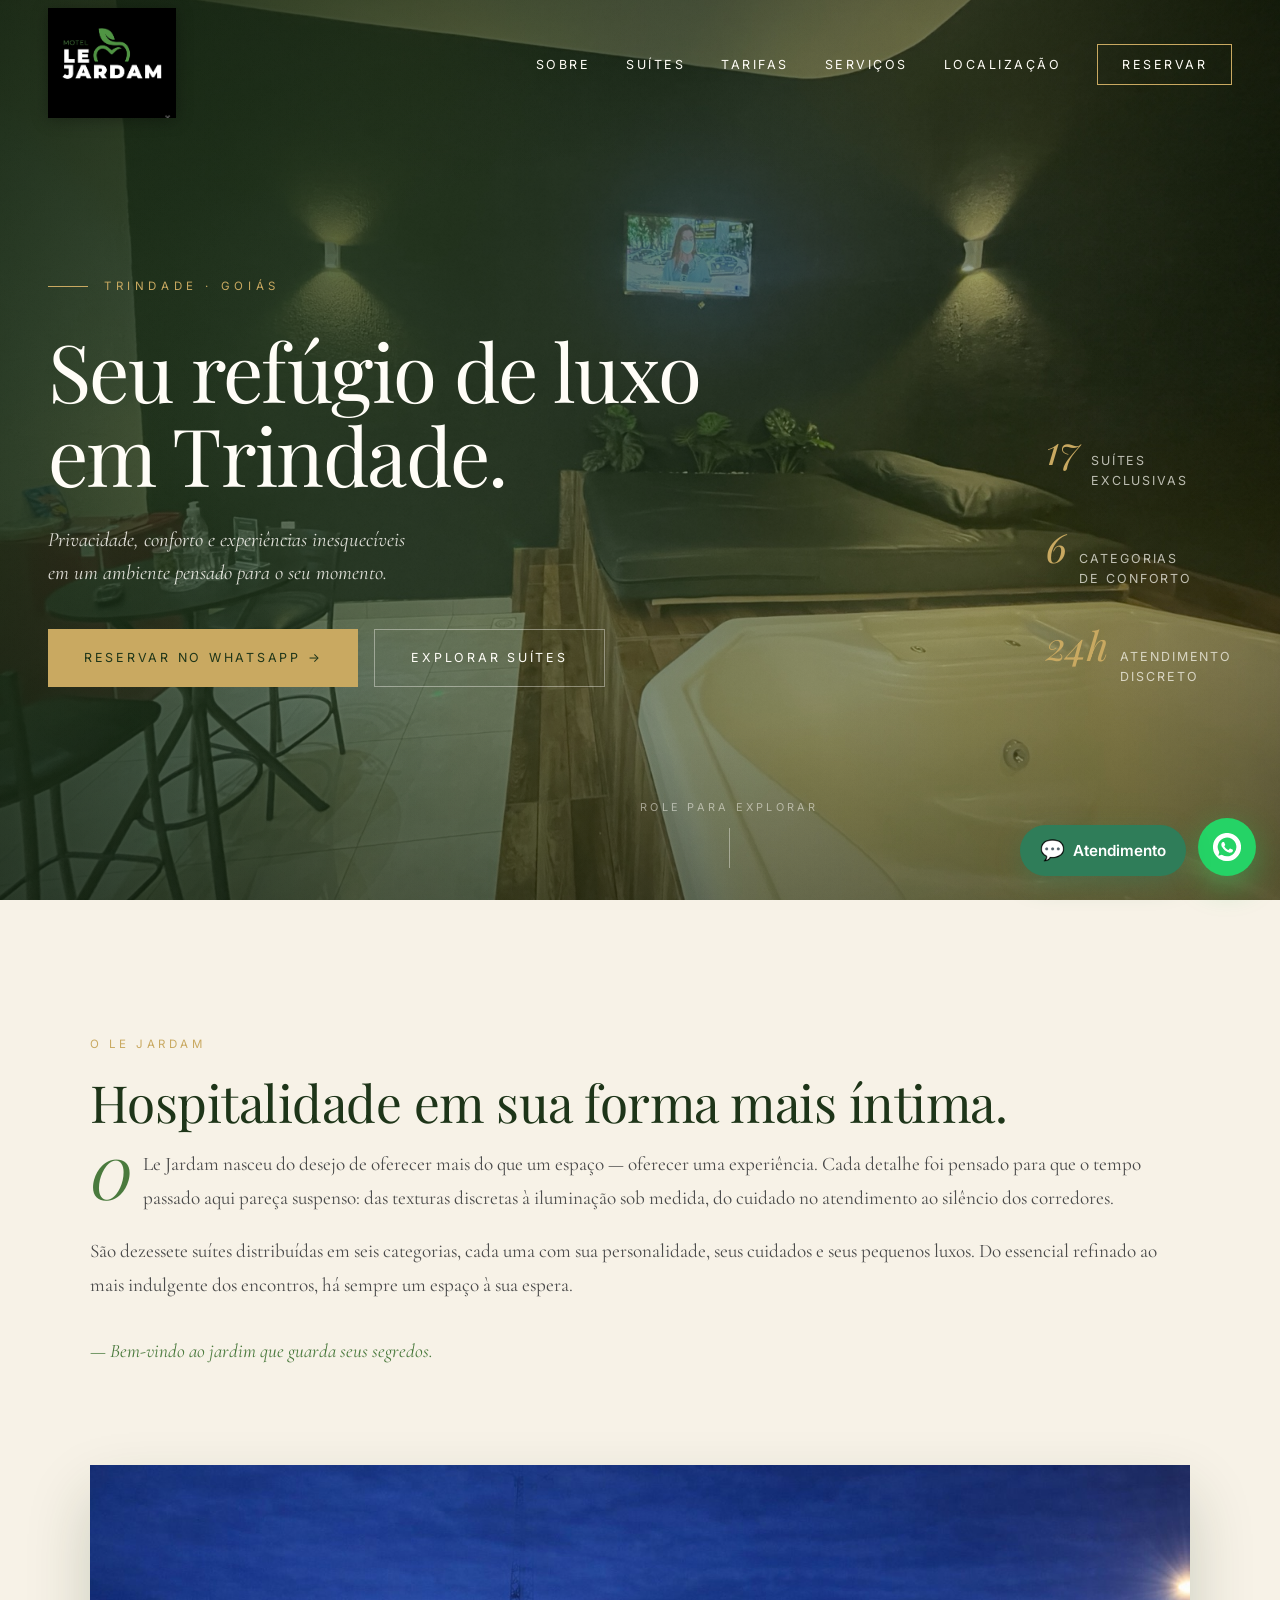
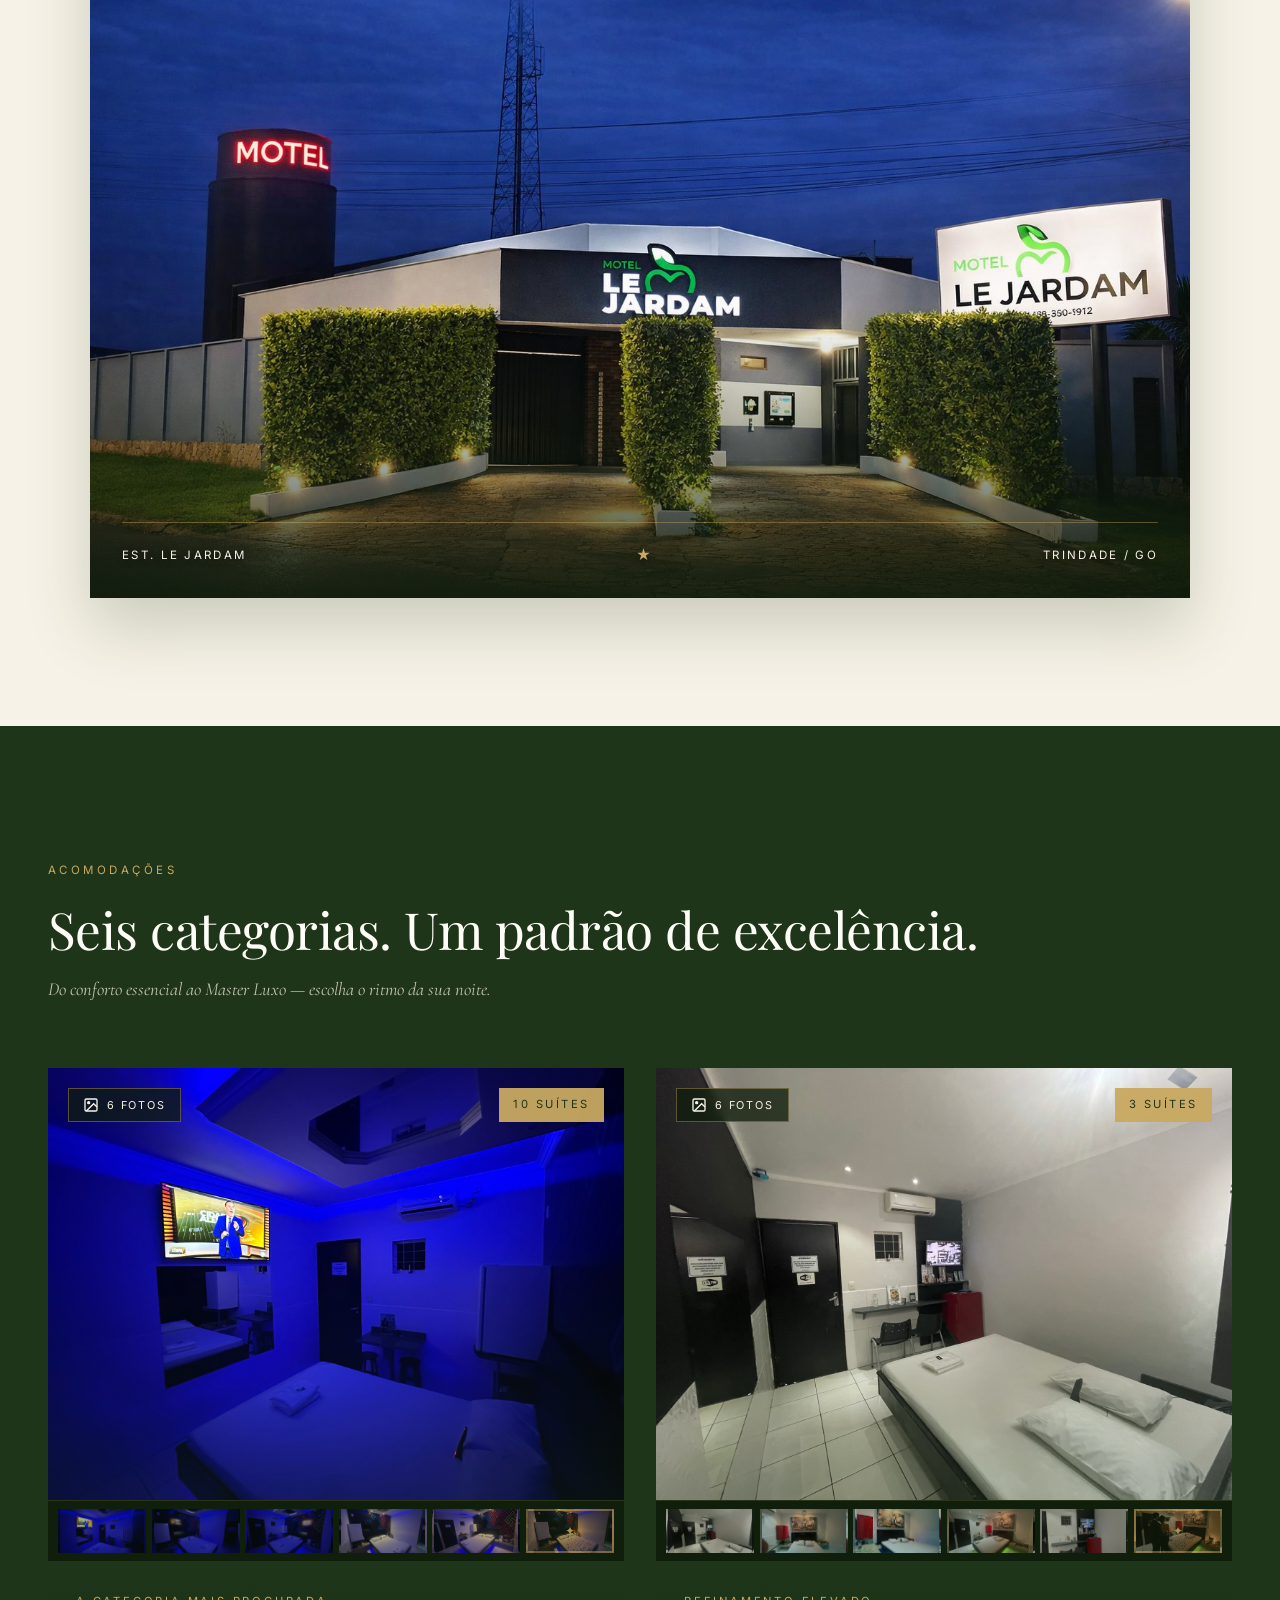
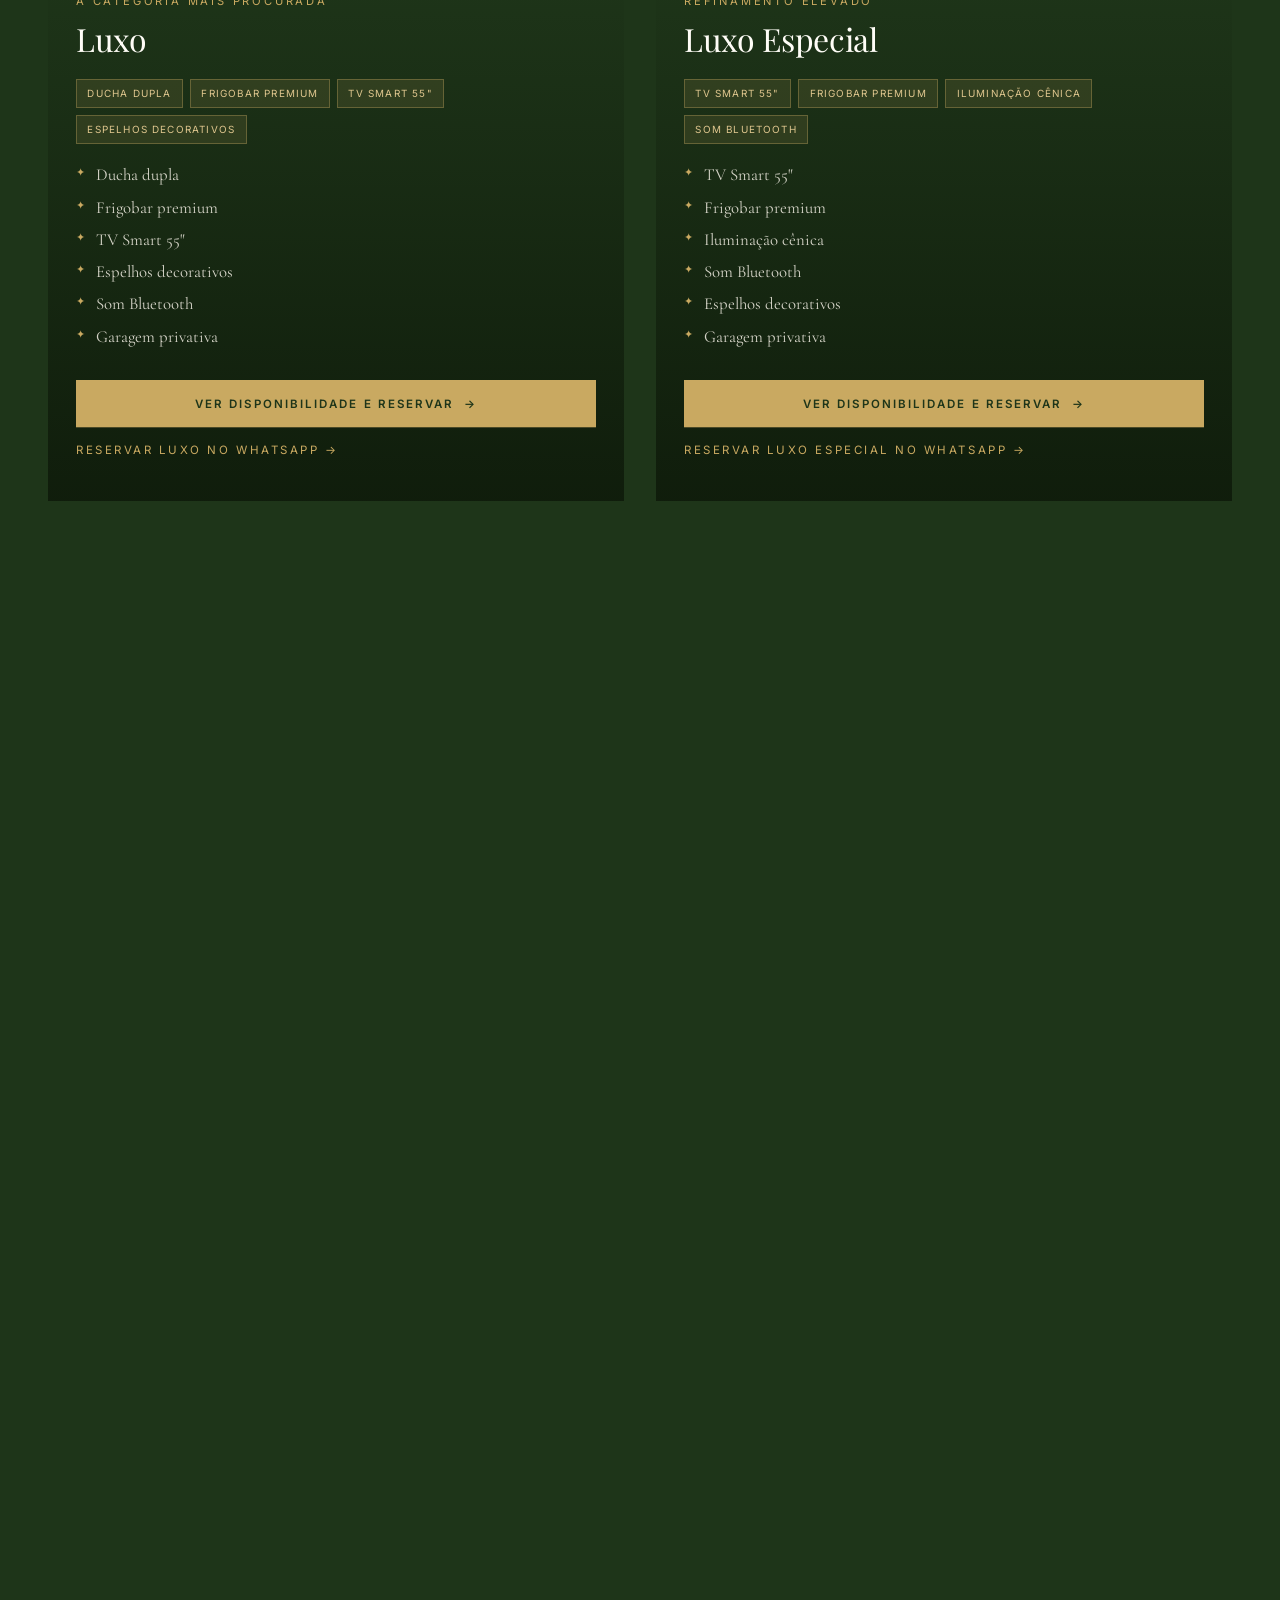
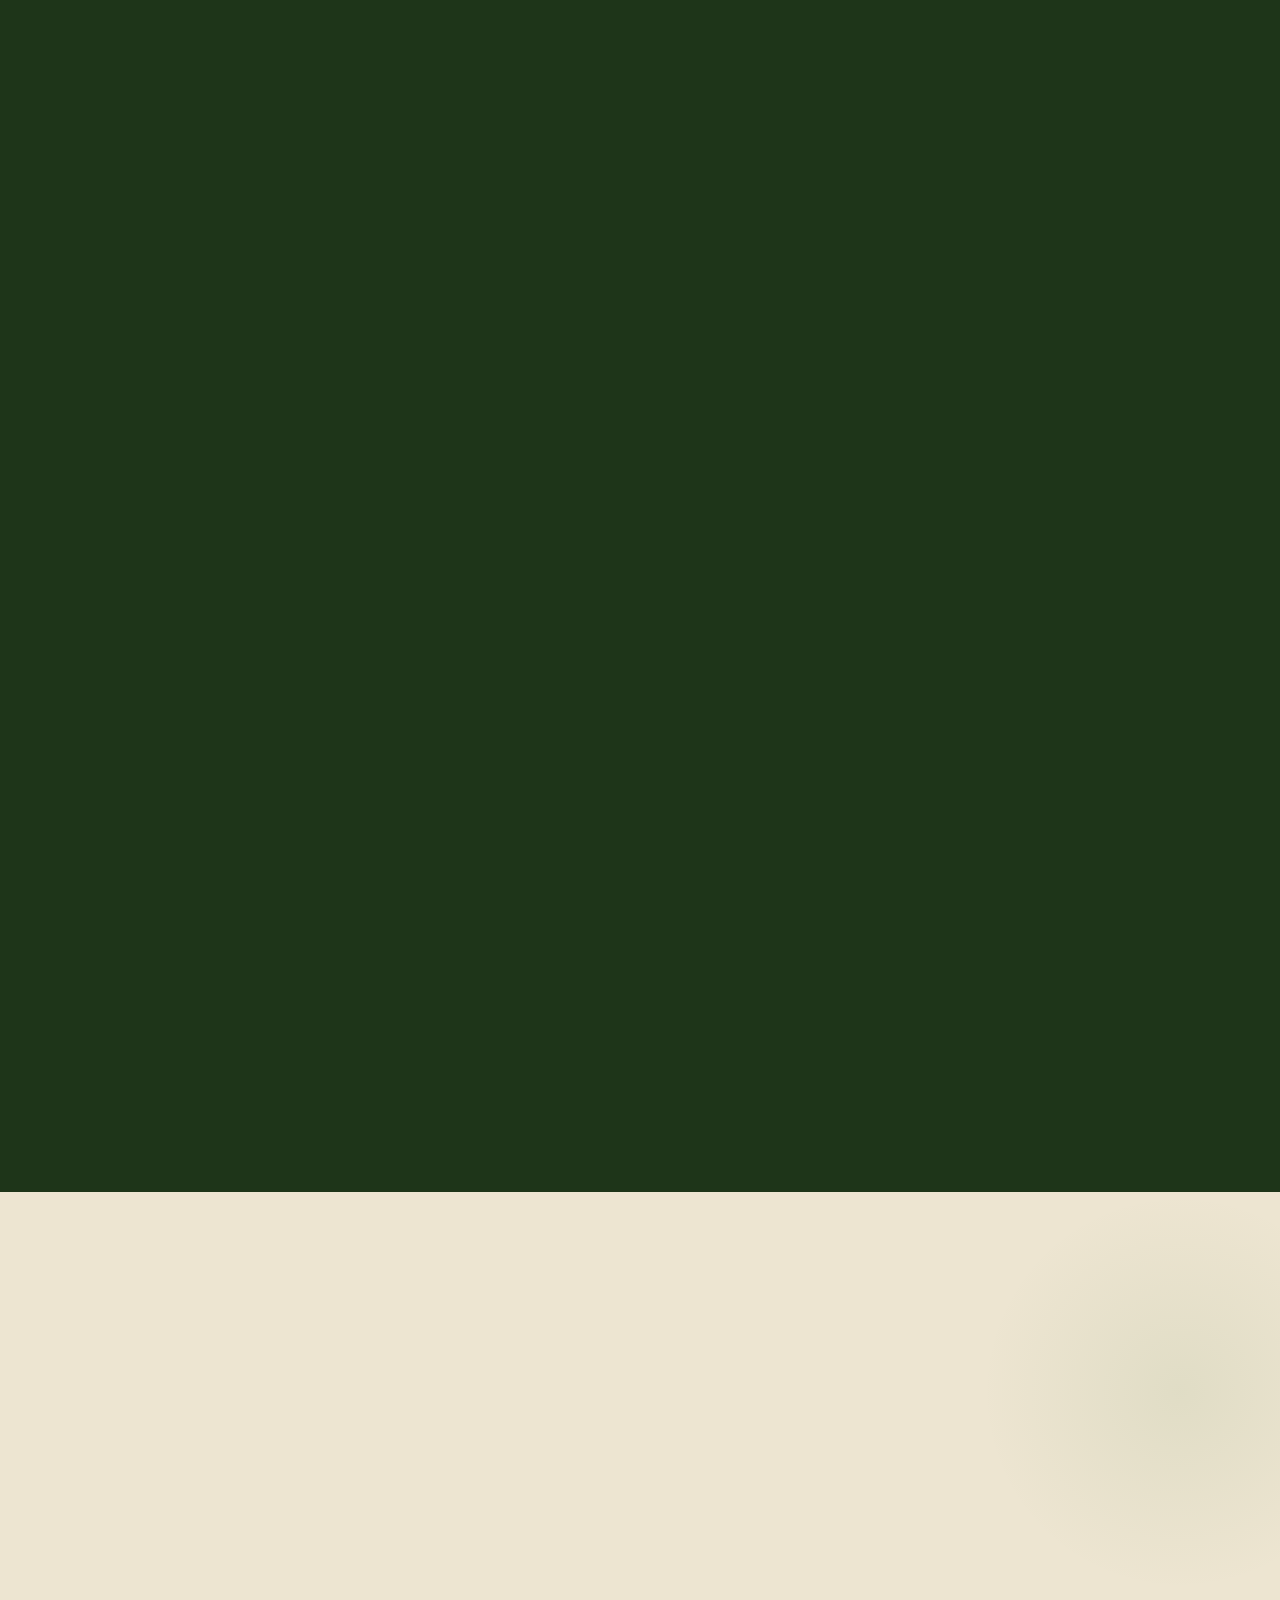
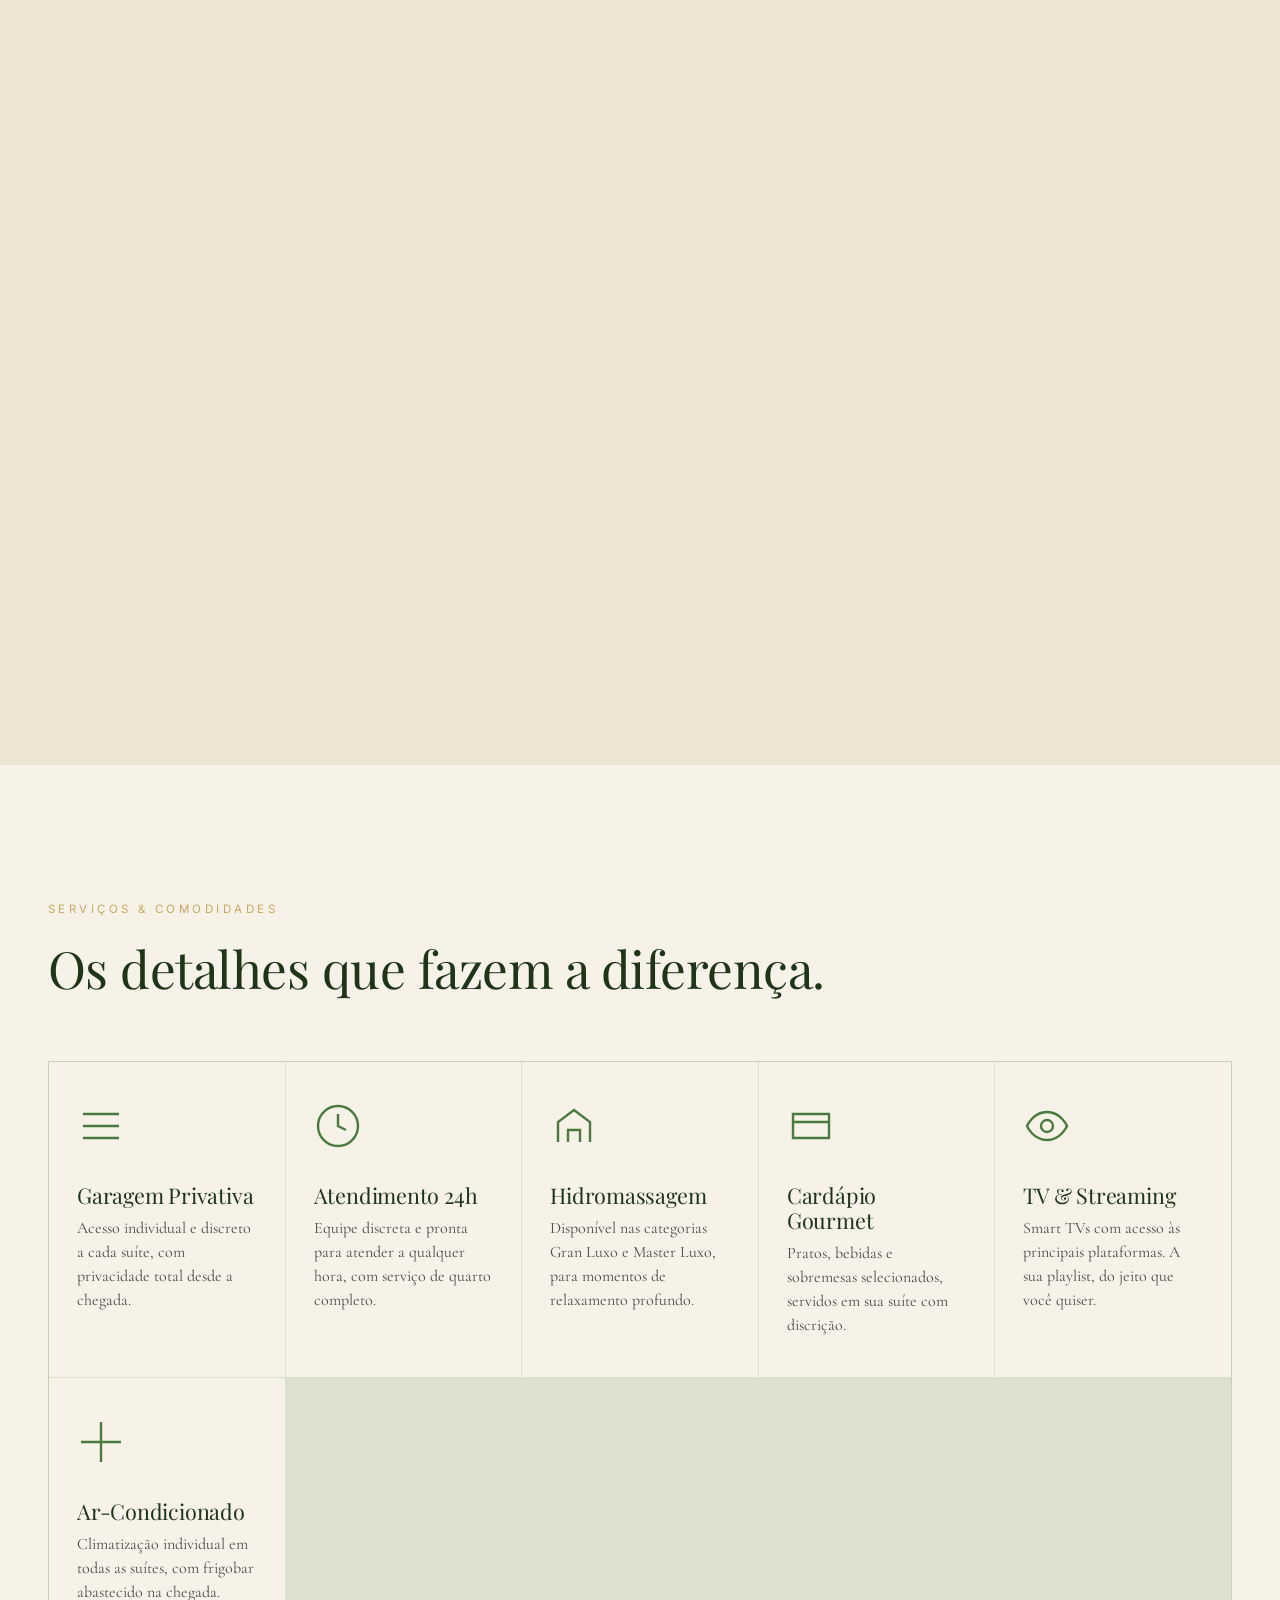
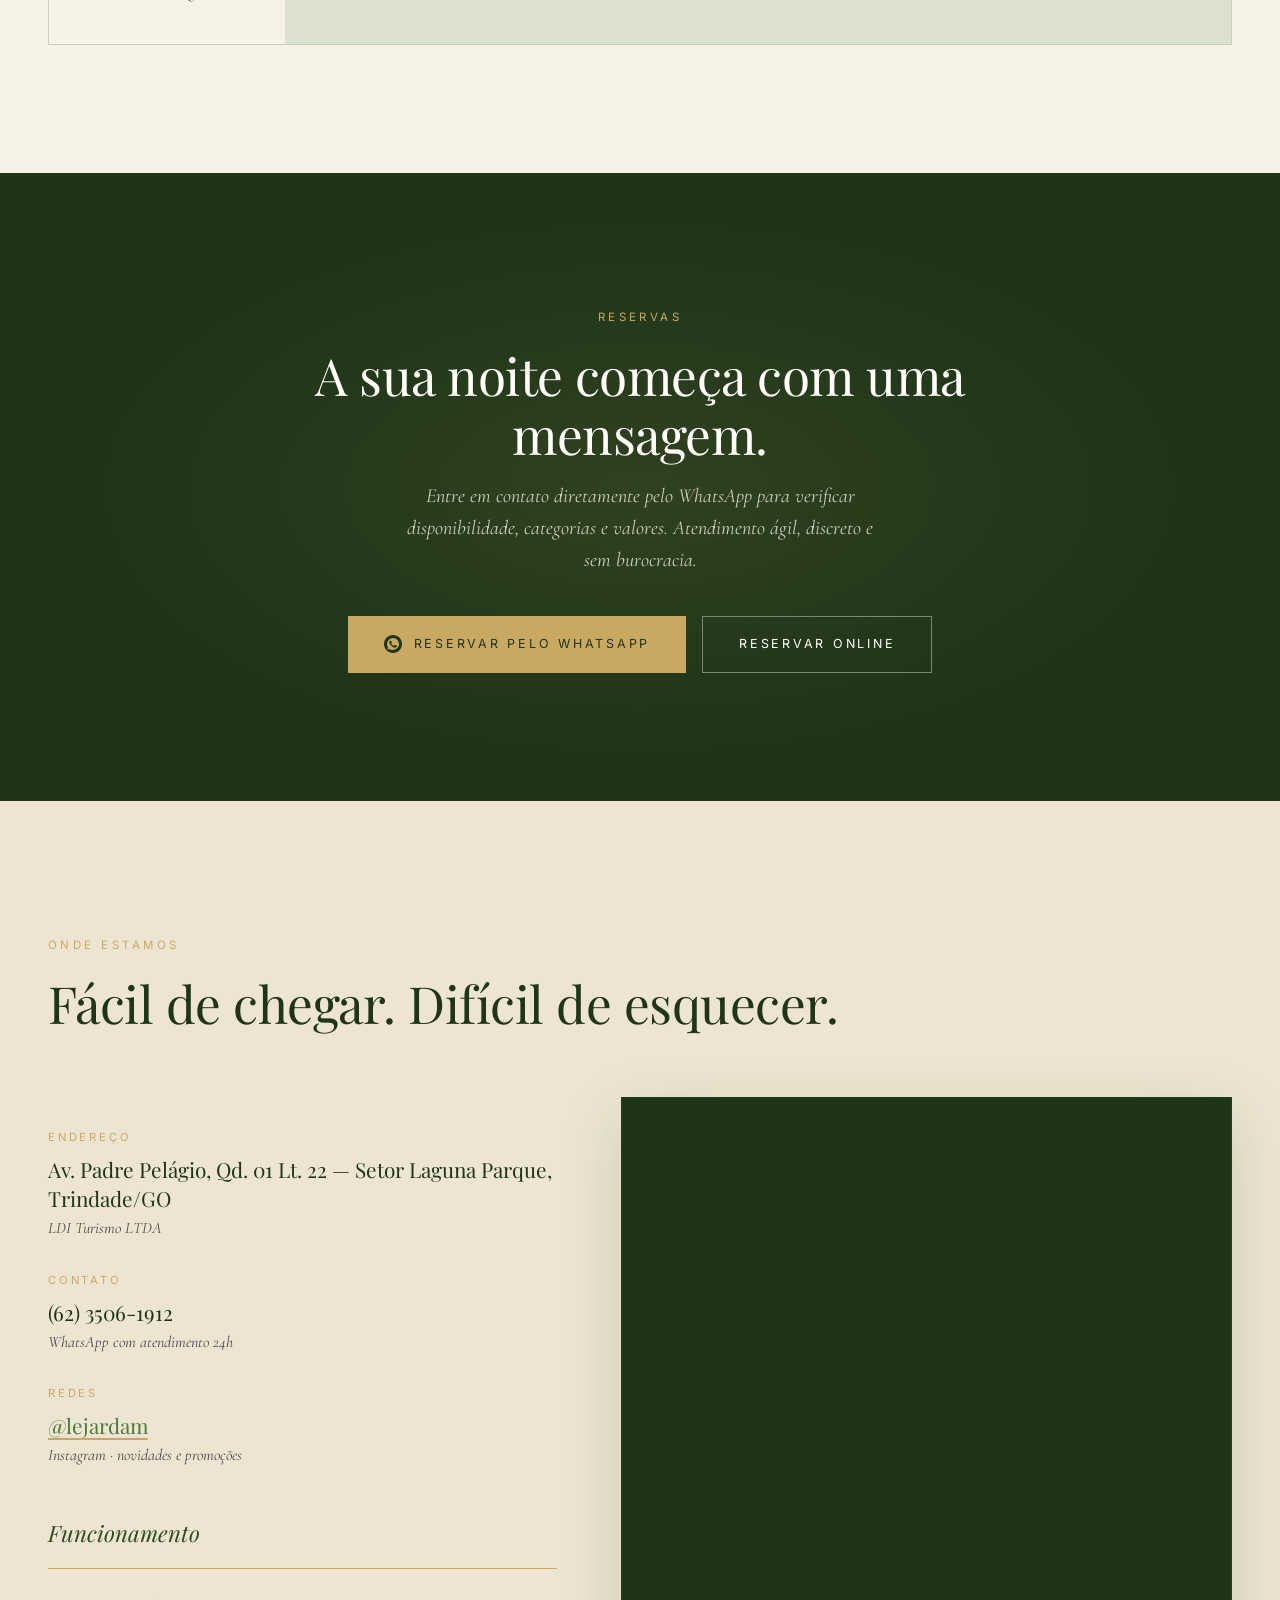
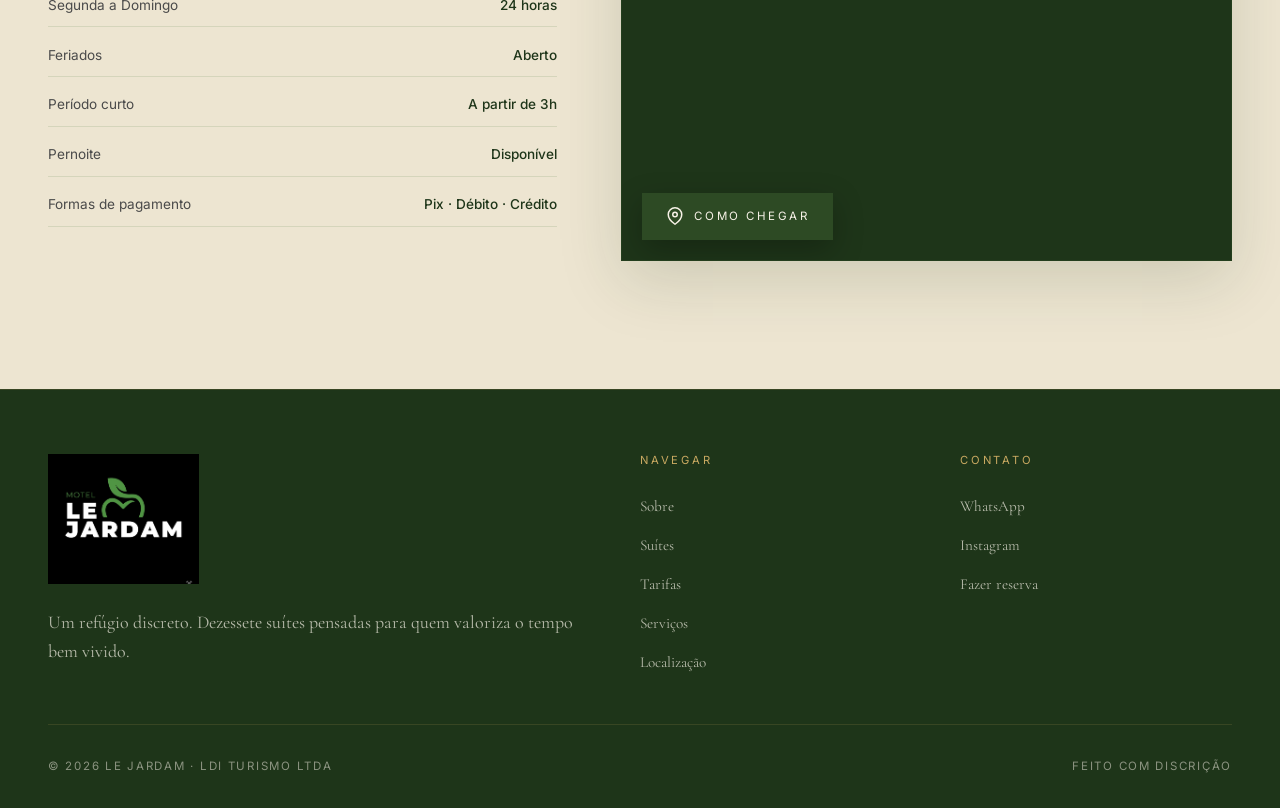
==== index.html @ ab2f8954 "Corrige features do Luxo: remove hidromassagem, alinha recursos" ====
<!DOCTYPE html>
<html lang="pt-BR">
<head>
<meta charset="UTF-8" />
<meta name="viewport" content="width=device-width, initial-scale=1.0" />

<!-- ===== SEO PRINCIPAL ===== -->
<title>Motel Le Jardam — Trindade/GO | Suítes Luxo, Master, Gran Luxo e mais</title>
<meta name="description" content="Motel Le Jardam em Trindade/GO. 17 suítes exclusivas com hidromassagem e atendimento 24h. Reserve pelo WhatsApp (62) 3506-1912." />
<meta name="keywords" content="motel Trindade, motel Goiânia, motel Le Jardam, suíte com hidromassagem, motel em Goiás, motel Laguna Park, suíte master luxo, motel gran luxo, pernoite motel Trindade" />
<meta name="author" content="LDI Turismo LTDA" />
<meta name="robots" content="index, follow, max-image-preview:large" />
<link rel="canonical" href="https://lejardammotel.com.br/" />

<!-- ===== GEO TAGGING (localização) ===== -->
<meta name="geo.region" content="BR-GO" />
<meta name="geo.placename" content="Trindade, Goiás" />
<meta name="geo.position" content="-16.645167;-49.512394" />
<meta name="ICBM" content="-16.645167, -49.512394" />

<!-- ===== ÍCONES E PWA ===== -->
<link rel="icon" type="image/x-icon" href="favicon.ico" />
<link rel="icon" type="image/png" sizes="16x16" href="favicon-16.png" />
<link rel="icon" type="image/png" sizes="32x32" href="favicon-32.png" />
<link rel="apple-touch-icon" sizes="180x180" href="apple-touch-icon.png" />
<link rel="manifest" href="site.webmanifest" />
<meta name="theme-color" content="#1e3519" />
<meta name="apple-mobile-web-app-capable" content="yes" />
<meta name="apple-mobile-web-app-status-bar-style" content="black-translucent" />
<meta name="apple-mobile-web-app-title" content="Le Jardam" />
<meta name="mobile-web-app-capable" content="yes" />
<meta name="application-name" content="Le Jardam" />

<!-- ===== OPEN GRAPH (Facebook, WhatsApp, Instagram) ===== -->
<meta property="og:type" content="website" />
<meta property="og:locale" content="pt_BR" />
<meta property="og:site_name" content="Motel Le Jardam" />
<meta property="og:title" content="Motel Le Jardam — Trindade/GO" />
<meta property="og:description" content="17 suítes exclusivas com hidromassagem. Conforto, privacidade e sofisticação em Trindade/GO. Reserve pelo WhatsApp." />
<meta property="og:url" content="https://lejardammotel.com.br/" />
<meta property="og:image" content="https://lejardammotel.com.br/logo-lejardam.jpeg" />
<meta property="og:image:width" content="1200" />
<meta property="og:image:height" content="630" />
<meta property="og:image:alt" content="Logomarca Motel Le Jardam" />

<!-- ===== TWITTER CARD ===== -->
<meta name="twitter:card" content="summary_large_image" />
<meta name="twitter:title" content="Motel Le Jardam — Trindade/GO" />
<meta name="twitter:description" content="17 suítes exclusivas. Hidromassagem e conforto premium. Atendimento 24h em Trindade/GO." />
<meta name="twitter:image" content="https://lejardammotel.com.br/logo-lejardam.jpeg" />

<!-- ===== SCHEMA.ORG (Google entende que é hotel/motel) ===== -->
<script type="application/ld+json">
{
  "@context": "https://schema.org",
  "@type": "LodgingBusiness",
  "@id": "https://lejardammotel.com.br/#business",
  "name": "Motel Le Jardam",
  "alternateName": "Le Jardam Motel",
  "description": "Motel com 17 suítes exclusivas distribuídas em 6 categorias: Luxo, Luxo Especial, Gran Luxo, Master Luxo, Hot e Soft. Atendimento 24 horas em Trindade/GO.",
  "url": "https://lejardammotel.com.br/",
  "telephone": "+556235061912",
  "priceRange": "R$ 89,90 - R$ 399,90",
  "image": "https://lejardammotel.com.br/logo-lejardam.jpeg",
  "logo": "https://lejardammotel.com.br/logo-lejardam.jpeg",
  "address": {
    "@type": "PostalAddress",
    "streetAddress": "Av. Padre Pelágio, Qd. 01 Lt. 22",
    "addressLocality": "Trindade",
    "addressRegion": "GO",
    "postalCode": "75393-384",
    "addressCountry": "BR"
  },
  "geo": {
    "@type": "GeoCoordinates",
    "latitude": -16.645167,
    "longitude": -49.512394
  },
  "openingHoursSpecification": {
    "@type": "OpeningHoursSpecification",
    "dayOfWeek": ["Monday", "Tuesday", "Wednesday", "Thursday", "Friday", "Saturday", "Sunday"],
    "opens": "00:00",
    "closes": "23:59"
  },
  "amenityFeature": [
    { "@type": "LocationFeatureSpecification", "name": "Hidromassagem", "value": true },
    { "@type": "LocationFeatureSpecification", "name": "Garagem privativa", "value": true },
    { "@type": "LocationFeatureSpecification", "name": "Ar-condicionado", "value": true },
    { "@type": "LocationFeatureSpecification", "name": "TV Smart", "value": true },
    { "@type": "LocationFeatureSpecification", "name": "Frigobar", "value": true },
    { "@type": "LocationFeatureSpecification", "name": "Atendimento 24 horas", "value": true },
    { "@type": "LocationFeatureSpecification", "name": "Serviço de quarto", "value": true }
  ],
  "paymentAccepted": "Dinheiro, Pix, Cartão de Débito, Cartão de Crédito",
  "currenciesAccepted": "BRL",
  "numberOfRooms": 17,
  "contactPoint": {
    "@type": "ContactPoint",
    "telephone": "+556235061912",
    "contactType": "reservations",
    "availableLanguage": ["Portuguese"],
    "contactOption": "TollFree"
  },
  "sameAs": [
    "https://www.instagram.com/lejardam",
    "https://www.google.com/maps/place/?q=place_id:ChIJ1yhuRodnXpMRqa9YNZDmUjg"
  ]
}
</script>

<!-- ===== FONTS ===== -->
<link rel="preconnect" href="https://fonts.googleapis.com">
<link rel="preconnect" href="https://fonts.gstatic.com" crossorigin>
<link href="https://fonts.googleapis.com/css2?family=Cormorant+Garamond:ital,wght@0,300;0,400;0,500;0,600;1,400&family=Playfair+Display:wght@400;500;700&family=Inter:wght@300;400;500&display=swap" rel="stylesheet">

<style>
/* ============ RESET & BASE ============ */
*, *::before, *::after { box-sizing: border-box; margin: 0; padding: 0; }
html { scroll-behavior: smooth; -webkit-text-size-adjust: 100%; }
body {
  font-family: 'Cormorant Garamond', Georgia, serif;
  font-size: 18px;
  line-height: 1.6;
  color: var(--ink);
  background: var(--cream);
  -webkit-font-smoothing: antialiased;
  overflow-x: hidden;
}
img { max-width: 100%; display: block; }
a { color: inherit; text-decoration: none; }
button { font-family: inherit; cursor: pointer; border: none; background: none; }

/* ============ TOKENS ============ */
:root {
  --green-900: #1e3519;
  --green-800: #2d4a24;
  --green-700: #4a7a3d;
  --green-600: #6b9b5a;
  --gold:      #c9a961;
  --gold-soft: #e0c78f;
  --cream:     #f7f2e7;
  --cream-2:   #ede5d1;
  --ink:       #1a1a1a;
  --ink-soft:  #4a4a4a;
  --white:     #fffdf7;

  --font-display: 'Playfair Display', Georgia, serif;
  --font-body:    'Cormorant Garamond', Georgia, serif;
  --font-sans:    'Inter', system-ui, sans-serif;

  --max-w: 1280px;
  --pad-x: clamp(1.25rem, 4vw, 3rem);
}

/* ============ TYPOGRAPHY ============ */
h1, h2, h3, h4 { font-family: var(--font-display); font-weight: 400; letter-spacing: -0.01em; line-height: 1.15; }
.eyebrow {
  font-family: var(--font-sans);
  font-size: 0.72rem;
  font-weight: 400;
  letter-spacing: 0.3em;
  text-transform: uppercase;
  color: var(--gold);
  margin-bottom: 1.25rem;
  display: inline-block;
}
.section-title { font-size: clamp(2rem, 4vw, 3.25rem); color: var(--green-900); margin-bottom: 1rem; }
.section-sub   { font-size: 1.15rem; color: var(--ink-soft); max-width: 60ch; font-style: italic; }

/* ============ NAV ============ */
.nav {
  position: fixed; top: 0; left: 0; right: 0; z-index: 100;
  padding: 0.5rem var(--pad-x);
  display: flex; align-items: center; justify-content: space-between;
  transition: background 0.4s, backdrop-filter 0.4s, padding 0.4s;
}
.nav.scrolled {
  background: rgba(247, 242, 231, 0.92);
  backdrop-filter: blur(12px);
  -webkit-backdrop-filter: blur(12px);
  padding-top: 0.5rem; padding-bottom: 0.5rem;
  box-shadow: 0 1px 0 rgba(74,122,61,0.08);
}
.brand {
  display: flex; align-items: center;
  height: 110px;
  transition: all 0.4s;
}
.brand img {
  height: 100%; width: auto;
  object-fit: contain;
  filter: drop-shadow(0 2px 8px rgba(0,0,0,0.3));
  transition: filter 0.4s;
}
.nav.scrolled .brand { height: 80px; }
.nav.scrolled .brand img { filter: none; }
@media (max-width: 600px) {
  .brand { height: 80px; }
  .nav.scrolled .brand { height: 64px; }
}

.nav-links { display: flex; gap: 2.25rem; list-style: none; align-items: center; }
.nav-links a {
  font-family: var(--font-sans);
  font-size: 0.78rem;
  letter-spacing: 0.2em;
  text-transform: uppercase;
  color: var(--white);
  transition: color 0.3s;
  position: relative;
}
.nav.scrolled .nav-links a { color: var(--green-900); }
.nav-links a::after {
  content: ''; position: absolute; bottom: -6px; left: 0; width: 0; height: 1px;
  background: var(--gold); transition: width 0.3s;
}
.nav-links a:hover::after { width: 100%; }

.nav-cta {
  font-family: var(--font-sans);
  font-size: 0.75rem;
  letter-spacing: 0.2em;
  text-transform: uppercase;
  padding: 0.75rem 1.5rem;
  border: 1px solid var(--gold);
  color: var(--white);
  transition: all 0.3s;
}
.nav.scrolled .nav-cta { color: var(--green-900); border-color: var(--green-800); }
.nav-cta:hover { background: var(--gold); color: var(--green-900); border-color: var(--gold); }

.menu-toggle { display: none; flex-direction: column; gap: 5px; padding: 0.5rem; }
.menu-toggle span { width: 26px; height: 1.5px; background: var(--white); transition: all 0.3s; }
.nav.scrolled .menu-toggle span { background: var(--green-900); }

@media (max-width: 900px) {
  .nav-links, .nav-cta { display: none; }
  .menu-toggle { display: flex; }
  .nav-links.open {
    display: flex; flex-direction: column;
    position: fixed; top: 0; right: 0; bottom: 0;
    width: min(320px, 80vw);
    background: var(--green-900);
    padding: 6rem 2rem 2rem;
    gap: 1.75rem;
    box-shadow: -20px 0 60px rgba(0,0,0,0.3);
  }
  .nav-links.open a { color: var(--cream); font-size: 0.9rem; }
  .nav-links.open a::after { background: var(--gold); }
}

/* ============ HERO PREMIUM (LJM-SITE-013B) ============ */
.hero {
  position: relative;
  min-height: 100svh;
  display: flex; align-items: center;
  padding: 0 var(--pad-x);
  color: var(--white);
  overflow: hidden;
  isolation: isolate;
}
.hero-photo {
  position: absolute; inset: 0;
  width: 100%; height: 100%;
  object-fit: cover;
  object-position: center 65%;
  z-index: -3;
}
.hero-overlay {
  position: absolute; inset: 0; z-index: -2; pointer-events: none;
  background: linear-gradient(
    105deg,
    rgba(30, 53, 25, 0.92) 0%,
    rgba(30, 53, 25, 0.62) 42%,
    rgba(30, 53, 25, 0.28) 100%
  );
}
.hero-overlay::after {
  content: ''; position: absolute; inset: 0;
  background: radial-gradient(ellipse at center, transparent 45%, rgba(10, 18, 8, 0.45) 100%);
}
.hero-grain {
  position: absolute; inset: 0; z-index: -1; opacity: 0.06; pointer-events: none;
  background-image: url("data:image/svg+xml;utf8,<svg xmlns='http://www.w3.org/2000/svg' width='200' height='200'><filter id='n'><feTurbulence baseFrequency='0.9' numOctaves='2' seed='3'/><feColorMatrix values='0 0 0 0 1 0 0 0 0 1 0 0 0 0 1 0 0 0 0.5 0'/></filter><rect width='200' height='200' filter='url(%23n)'/></svg>");
  mix-blend-mode: overlay;
}

.hero-inner {
  max-width: var(--max-w); margin: 0 auto; width: 100%;
  display: grid; grid-template-columns: 1fr auto; gap: 3rem; align-items: end;
  padding-top: 8rem; padding-bottom: 4rem;
}
@media (max-width: 900px) { .hero-inner { grid-template-columns: 1fr; } }

.hero-mark {
  font-family: var(--font-sans);
  font-size: 0.72rem; letter-spacing: 0.4em; text-transform: uppercase;
  color: var(--gold); margin-bottom: 2rem;
  display: flex; align-items: center; gap: 1rem;
  opacity: 0; animation: fadeUp 0.9s 0.2s forwards;
}
.hero-mark::before { content: ''; width: 40px; height: 1px; background: var(--gold); }

.hero h1 {
  font-size: clamp(2.5rem, 6.5vw, 5rem);
  font-weight: 400;
  line-height: 1.05;
  margin-bottom: 1.75rem;
  letter-spacing: -0.02em;
  opacity: 0; animation: fadeUp 0.9s 0.35s forwards;
  max-width: 14ch;
}

.hero-lead {
  font-size: clamp(1.1rem, 1.6vw, 1.35rem);
  max-width: 42ch;
  color: rgba(255,253,247,0.85);
  font-style: italic;
  margin-bottom: 2.5rem;
  opacity: 0; animation: fadeUp 0.9s 0.75s forwards;
}

.hero-ctas { display: flex; gap: 1rem; flex-wrap: wrap; opacity: 0; animation: fadeUp 0.9s 0.9s forwards; }
.btn {
  font-family: var(--font-sans);
  font-size: 0.78rem; letter-spacing: 0.22em; text-transform: uppercase;
  padding: 1.1rem 2.25rem;
  transition: all 0.35s cubic-bezier(.2,.8,.2,1);
  display: inline-flex; align-items: center; gap: 0.75rem;
  white-space: nowrap;
}
.btn-primary { background: var(--gold); color: var(--green-900); }
.btn-primary:hover { background: var(--white); transform: translateY(-2px); box-shadow: 0 20px 40px rgba(0,0,0,0.25); }
.btn-ghost { border: 1px solid rgba(255,253,247,0.4); color: var(--white); }
.btn-ghost:hover { border-color: var(--gold); color: var(--gold); }

.hero-meta {
  display: flex; flex-direction: column; gap: 1.5rem;
  font-family: var(--font-sans);
  font-size: 0.78rem; letter-spacing: 0.15em; text-transform: uppercase;
  color: rgba(255,253,247,0.7);
  opacity: 0; animation: fadeUp 0.9s 1.05s forwards;
}
.hero-meta .stat { display: flex; align-items: baseline; gap: 0.75rem; }
.hero-meta .num {
  font-family: var(--font-display);
  font-size: 2.5rem;
  color: var(--gold);
  font-style: italic;
  letter-spacing: 0;
  text-transform: none;
}
@media (max-width: 900px) { .hero-meta { flex-direction: row; flex-wrap: wrap; gap: 2rem; } }
@media (max-width: 700px) {
  .hero-overlay {
    background: linear-gradient(
      180deg,
      rgba(30, 53, 25, 0.88) 0%,
      rgba(30, 53, 25, 0.72) 55%,
      rgba(30, 53, 25, 0.55) 100%
    );
  }
  .hero-ctas { flex-direction: column; }
  .hero-ctas .btn { width: 100%; justify-content: center; }
}

.scroll-indicator {
  position: absolute; bottom: 2rem; left: 50%; transform: translateX(-50%);
  font-family: var(--font-sans); font-size: 0.68rem; letter-spacing: 0.3em;
  text-transform: uppercase; color: rgba(255,253,247,0.5);
  display: flex; flex-direction: column; align-items: center; gap: 0.75rem;
  animation: fadeUp 0.9s 1.4s forwards; opacity: 0;
}
.scroll-indicator::after {
  content: ''; width: 1px; height: 40px; background: rgba(255,253,247,0.4);
  animation: scrollLine 2.5s ease-in-out infinite;
}
@keyframes scrollLine {
  0% { transform: scaleY(0); transform-origin: top; }
  50% { transform: scaleY(1); transform-origin: top; }
  51% { transform: scaleY(1); transform-origin: bottom; }
  100% { transform: scaleY(0); transform-origin: bottom; }
}
@keyframes fadeUp { from { opacity: 0; transform: translateY(20px); } to { opacity: 1; transform: translateY(0); } }

/* ============ SECTIONS ============ */
section { padding: clamp(5rem, 10vw, 9rem) var(--pad-x); }
.container { max-width: var(--max-w); margin: 0 auto; }
.section-head { margin-bottom: 4rem; }

/* ============ ABOUT ============ */
.about { background: var(--cream); position: relative; overflow: hidden; }
.about-grid {
  display: grid;
  grid-template-columns: 1fr;
  gap: clamp(3rem, 6vw, 5rem);
  max-width: 1100px;
  margin: 0 auto;
}

.about-text p {
  font-size: 1.2rem;
  color: var(--ink-soft);
  margin-bottom: 1.25rem;
  line-height: 1.75;
}
.about-text p:first-of-type::first-letter {
  font-family: var(--font-display);
  font-size: 3.5rem;
  float: left;
  line-height: 0.85;
  padding: 0.3rem 0.75rem 0 0;
  color: var(--green-700);
  font-style: italic;
}

.about-visual {
  position: relative;
  aspect-ratio: 3/2;
  overflow: hidden;
  background: var(--green-900);
  box-shadow: 0 30px 60px rgba(30,53,25,0.2);
}
.about-photo {
  position: absolute; inset: 0;
  width: 100%; height: 100%;
  object-fit: cover;
  object-position: center;
  transition: transform 0.9s cubic-bezier(.2,.8,.2,1);
}
.about-visual:hover .about-photo { transform: scale(1.04); }

/* Degradê elegante na parte inferior para destacar o badge */
.about-visual::after {
  content: '';
  position: absolute; inset: 0;
  background: linear-gradient(to bottom,
    transparent 0%,
    transparent 60%,
    rgba(15,28,11,0.4) 82%,
    rgba(15,28,11,0.9) 100%);
  pointer-events: none;
}

.about-visual .badge {
  position: absolute; bottom: 2rem; left: 2rem; right: 2rem;
  padding-top: 1.25rem;
  border-top: 1px solid rgba(201,169,97,0.4);
  display: flex; justify-content: space-between; align-items: center;
  color: var(--cream);
  font-family: var(--font-sans); font-size: 0.72rem; letter-spacing: 0.2em; text-transform: uppercase;
  z-index: 2;
  text-shadow: 0 2px 6px rgba(0,0,0,0.5);
}
.about-visual .badge span:nth-child(2) {
  color: var(--gold); font-size: 0.9rem;
}

@media (max-width: 600px) {
  .about-visual .badge {
    bottom: 1.25rem; left: 1.25rem; right: 1.25rem;
    font-size: 0.62rem; padding-top: 1rem;
  }
}

/* ============ SUITES ============ */
.suites { background: var(--green-900); color: var(--cream); }
.suites .section-title { color: var(--white); }
.suites .section-sub { color: rgba(247,242,231,0.75); }

.suites-grid {
  display: grid;
  grid-template-columns: repeat(auto-fill, minmax(380px, 1fr));
  gap: 2rem;
}
@media (max-width: 600px) {
  .suites-grid { grid-template-columns: 1fr; gap: 1.5rem; }
}

.cat-card {
  position: relative;
  background: var(--green-800);
  overflow: hidden;
  transition: transform 0.5s cubic-bezier(.2,.8,.2,1), box-shadow 0.5s;
  display: flex;
  flex-direction: column;
  min-height: 560px;
}
.cat-card:hover {
  transform: translateY(-8px);
  box-shadow: 0 30px 60px rgba(0,0,0,0.4);
}

.cat-card-visual {
  position: relative;
  width: 100%;
  aspect-ratio: 4/3;
  background-size: cover;
  background-position: center;
  background-repeat: no-repeat;
  transition: transform 0.7s cubic-bezier(.2,.8,.2,1);
  overflow: hidden;
}
.cat-card-visual::after {
  content: '';
  position: absolute; inset: 0;
  background: linear-gradient(to bottom, transparent 40%, rgba(30,53,25,0.3) 100%);
}
.cat-card:hover .cat-card-visual { transform: scale(1.05); }

.cat-card-qtd {
  position: absolute;
  top: 1.25rem; right: 1.25rem;
  z-index: 2;
  background: rgba(201,169,97,0.95);
  color: var(--green-900);
  font-family: var(--font-sans);
  font-size: 0.7rem;
  letter-spacing: 0.22em;
  text-transform: uppercase;
  padding: 0.5rem 0.9rem;
  backdrop-filter: blur(8px);
  -webkit-backdrop-filter: blur(8px);
}

.cat-card-info {
  flex: 1;
  padding: 2rem 1.75rem 1.75rem;
  background: linear-gradient(to bottom, rgba(30,53,25,0.98), rgba(15,28,11,0.98));
  color: var(--cream);
  display: flex;
  flex-direction: column;
}

.cat-card-destaque {
  font-family: var(--font-sans);
  font-size: 0.7rem;
  letter-spacing: 0.25em;
  text-transform: uppercase;
  color: var(--gold);
  margin-bottom: 0.75rem;
}

.cat-card-nome {
  font-family: var(--font-display);
  font-size: 2rem;
  font-weight: 400;
  color: var(--white);
  margin-bottom: 1.5rem;
  line-height: 1;
  letter-spacing: -0.01em;
}

.cat-card-features {
  list-style: none;
  padding: 0;
  margin: 0 0 2rem 0;
  display: flex;
  flex-direction: column;
  gap: 0.6rem;
  flex: 1;
}
.cat-card-features li {
  font-family: var(--font-body);
  font-size: 1.05rem;
  color: rgba(247,242,231,0.85);
  padding-left: 1.25rem;
  position: relative;
  line-height: 1.35;
}
.cat-card-features li::before {
  content: '✦';
  position: absolute;
  left: 0; top: 1px;
  color: var(--gold);
  font-size: 0.7rem;
}

.cat-card-cta {
  font-family: var(--font-sans);
  font-size: 0.72rem;
  letter-spacing: 0.22em;
  text-transform: uppercase;
  color: var(--gold);
  padding: 0.85rem 0;
  border-top: 1px solid rgba(201,169,97,0.3);
  text-align: left;
  transition: all 0.3s;
  display: inline-flex;
  align-items: center;
  gap: 0.75rem;
  margin-top: auto;
}
.cat-card-cta:hover {
  color: var(--white);
  letter-spacing: 0.28em;
}

/* Destaque visual especial para Master Luxo */
.cat-card[data-cat="MASTER LUXO"] .cat-card-qtd {
  background: linear-gradient(135deg, var(--gold), #b8941f);
}
.cat-card[data-cat="MASTER LUXO"] .cat-card-info {
  background: linear-gradient(to bottom, #0f1c0b, #000);
  border-top: 2px solid var(--gold);
}

/* ============ AMENITIES ============ */
.amenities { background: var(--cream); }
.amenities-grid {
  display: grid; grid-template-columns: repeat(auto-fit, minmax(220px, 1fr));
  gap: 1px; background: rgba(74,122,61,0.15);
  border: 1px solid rgba(74,122,61,0.15);
}
.amenity {
  background: var(--cream);
  padding: 2.5rem 1.75rem;
  transition: background 0.3s;
}
.amenity:hover { background: var(--cream-2); }
.amenity-icon {
  width: 48px; height: 48px; margin-bottom: 1.5rem;
  color: var(--green-700);
}
.amenity h3 {
  font-size: 1.35rem; color: var(--green-900); margin-bottom: 0.5rem;
}
.amenity p {
  font-size: 1rem; color: var(--ink-soft); line-height: 1.5;
}

/* ============ TARIFAS ============ */
.tarifas { background: var(--cream-2); position: relative; overflow: hidden; }
.tarifas::before {
  content: ''; position: absolute; top: 0; right: -100px; width: 400px; height: 400px;
  background: radial-gradient(circle, rgba(74,122,61,0.08), transparent 70%);
  pointer-events: none;
}

.tarif-toggle {
  display: inline-flex;
  background: var(--white);
  padding: 0.4rem;
  border-radius: 2px;
  margin-bottom: 2.5rem;
  border: 1px solid rgba(74,122,61,0.15);
  box-shadow: 0 2px 12px rgba(30,53,25,0.06);
}
.tarif-tab {
  font-family: var(--font-sans);
  font-size: 0.75rem; letter-spacing: 0.18em; text-transform: uppercase;
  padding: 0.85rem 1.75rem;
  color: var(--ink-soft);
  transition: all 0.35s cubic-bezier(.2,.8,.2,1);
}
.tarif-tab.active {
  background: var(--green-800);
  color: var(--cream);
}
.tarif-tab:not(.active):hover { color: var(--green-800); }
@media (max-width: 600px) {
  .tarif-toggle { width: 100%; }
  .tarif-tab { flex: 1; padding: 0.85rem 0.75rem; font-size: 0.68rem; }
}

.tarif-table-wrap {
  overflow-x: auto;
  background: var(--white);
  border: 1px solid rgba(74,122,61,0.1);
  box-shadow: 0 4px 24px rgba(30,53,25,0.06);
}
.tarif-table-wrap[hidden] { display: none; }

.tarif-table {
  width: 100%;
  border-collapse: collapse;
  font-family: var(--font-body);
}

.tarif-table thead { background: var(--green-800); }
.tarif-table th {
  font-family: var(--font-sans);
  font-size: 0.7rem; letter-spacing: 0.22em; text-transform: uppercase;
  color: var(--gold);
  padding: 1.25rem 1.5rem;
  text-align: left;
  font-weight: 400;
  white-space: nowrap;
}
.tarif-table th:first-child { padding-left: 2rem; }
.tarif-table th:not(:first-child) { text-align: center; }

.tarif-table tbody tr {
  border-bottom: 1px solid rgba(74,122,61,0.08);
  transition: background 0.25s;
}
.tarif-table tbody tr:last-child { border-bottom: none; }
.tarif-table tbody tr:hover { background: var(--cream); }

.tarif-table td {
  padding: 1.35rem 1.5rem;
  font-size: 1.15rem;
  color: var(--ink);
  text-align: center;
  font-variant-numeric: tabular-nums;
  letter-spacing: 0.01em;
}
.tarif-table td:first-child { text-align: left; padding-left: 2rem; }

.cat-tag {
  font-family: var(--font-display);
  font-size: 1.25rem;
  color: var(--green-900);
  letter-spacing: -0.005em;
}

.tarif-table tr.is-featured { background: linear-gradient(90deg, rgba(201,169,97,0.08), transparent); }
.tarif-table tr.is-featured td { color: var(--green-900); font-weight: 500; }
.tarif-table tr.is-featured .cat-tag {
  color: var(--green-800);
  position: relative;
  padding-left: 1.25rem;
}
.tarif-table tr.is-featured .cat-tag::before {
  content: '★';
  position: absolute; left: 0; top: 50%; transform: translateY(-50%);
  color: var(--gold); font-size: 0.9rem;
}

.tarif-footnote {
  margin-top: 1.75rem;
  font-size: 0.95rem;
  font-style: italic;
  color: var(--ink-soft);
  text-align: center;
}
.tarif-footnote span { color: var(--gold); margin-right: 0.5rem; }

/* Mobile: tabela vira cards empilhados */
@media (max-width: 700px) {
  .tarif-table thead { display: none; }
  .tarif-table, .tarif-table tbody, .tarif-table tr, .tarif-table td { display: block; width: 100%; }
  .tarif-table tbody tr {
    padding: 1.25rem 1.25rem 1rem;
    border-bottom: 1px solid rgba(74,122,61,0.12);
  }
  .tarif-table td {
    display: flex; justify-content: space-between; align-items: baseline;
    padding: 0.4rem 0;
    text-align: right;
    font-size: 1rem;
  }
  .tarif-table td:first-child {
    padding: 0 0 0.75rem;
    border-bottom: 1px solid rgba(74,122,61,0.1);
    margin-bottom: 0.5rem;
  }
  .tarif-table td:not(:first-child)::before {
    content: attr(data-label);
    font-family: var(--font-sans);
    font-size: 0.68rem; letter-spacing: 0.18em; text-transform: uppercase;
    color: var(--ink-soft);
    font-weight: 400;
  }
}

/* ============ RESERVE ============ */
.reserve {
  background: var(--green-900);
  color: var(--cream);
  text-align: center;
  position: relative;
  overflow: hidden;
}
.reserve::before {
  content: ''; position: absolute; inset: 0;
  background: radial-gradient(ellipse at center, rgba(201,169,97,0.1), transparent 60%);
  pointer-events: none;
}
.reserve .container { position: relative; max-width: 700px; }
.reserve .section-title { color: var(--white); }
.reserve .eyebrow { color: var(--gold); }
.reserve p {
  font-size: 1.25rem;
  color: rgba(247,242,231,0.8);
  font-style: italic;
  margin-bottom: 2.5rem;
  max-width: 52ch; margin-left: auto; margin-right: auto;
}

/* ============ LOCATION ============ */
.location { background: var(--cream-2); }
.location-grid { display: grid; grid-template-columns: 1fr 1fr; gap: 4rem; align-items: start; }
@media (max-width: 900px) { .location-grid { grid-template-columns: 1fr; gap: 2rem; } }

/* Novo layout em 2 colunas: info+horários | mapa */
.location-grid-new {
  display: grid;
  grid-template-columns: 1fr 1.2fr;
  gap: 4rem;
  align-items: start;
}
@media (max-width: 900px) {
  .location-grid-new { grid-template-columns: 1fr; gap: 2.5rem; }
}

/* Mapa */
.map-wrapper {
  position: relative;
  width: 100%;
  aspect-ratio: 4/5;
  background: var(--green-900);
  overflow: hidden;
  box-shadow: 0 20px 60px rgba(30,53,25,0.15);
  border: 1px solid rgba(74,122,61,0.12);
}
@media (max-width: 900px) {
  .map-wrapper { aspect-ratio: 16/11; }
}
.map-iframe {
  width: 100%;
  height: 100%;
  border: 0;
  display: block;
  filter: saturate(0.9);
}
.map-cta {
  position: absolute;
  bottom: 1.25rem;
  left: 1.25rem;
  display: inline-flex;
  align-items: center;
  gap: 0.65rem;
  padding: 0.9rem 1.5rem;
  background: var(--green-800);
  color: var(--cream);
  font-family: var(--font-sans);
  font-size: 0.72rem;
  letter-spacing: 0.22em;
  text-transform: uppercase;
  box-shadow: 0 10px 30px rgba(0,0,0,0.25);
  transition: all 0.3s cubic-bezier(.2,.8,.2,1);
  z-index: 2;
}
.map-cta:hover {
  background: var(--gold);
  color: var(--green-900);
  transform: translateY(-2px);
  box-shadow: 0 15px 40px rgba(0,0,0,0.3);
}
.map-cta svg { transition: transform 0.3s; }
.map-cta:hover svg { transform: translateY(-2px); }

.location-info dl { display: grid; gap: 2rem; margin-top: 2rem; }
.location-info dt {
  font-family: var(--font-sans); font-size: 0.7rem; letter-spacing: 0.25em; text-transform: uppercase;
  color: var(--gold); margin-bottom: 0.5rem;
}
.location-info dd {
  font-family: var(--font-display); font-size: 1.3rem; color: var(--green-900); line-height: 1.4;
}
.location-info dd small { display: block; font-family: var(--font-body); font-size: 1rem; color: var(--ink-soft); font-style: italic; margin-top: 0.25rem; }

.hours-list { list-style: none; display: grid; gap: 0.5rem; }
.hours-list li {
  display: flex; justify-content: space-between;
  padding: 0.6rem 0; border-bottom: 1px solid rgba(74,122,61,0.15);
  font-family: var(--font-sans); font-size: 0.85rem;
  color: var(--ink-soft);
}
.hours-list li:first-child {
  font-family: var(--font-display); font-size: 1.4rem; color: var(--green-800);
  border-bottom: 1px solid var(--gold); padding-bottom: 1rem; margin-bottom: 0.5rem; display: block;
  font-style: italic;
}
.hours-list strong { color: var(--green-900); font-weight: 500; }

/* ============ FOOTER ============ */
footer {
  background: var(--green-900);
  color: rgba(247,242,231,0.7);
  padding: 4rem var(--pad-x) 2rem;
  border-top: 1px solid rgba(201,169,97,0.15);
}
.footer-grid { max-width: var(--max-w); margin: 0 auto; display: grid; grid-template-columns: 2fr 1fr 1fr; gap: 3rem; }
@media (max-width: 700px) { .footer-grid { grid-template-columns: 1fr; } }

.footer-brand {
  height: 130px;
  margin-bottom: 1.5rem;
}
.footer-brand img {
  height: 100%; width: auto;
  object-fit: contain;
}
.footer-brand .amp { color: var(--gold); font-style: italic; }

.footer p { font-size: 0.95rem; max-width: 38ch; line-height: 1.65; }

.footer-col h4 {
  font-family: var(--font-sans); font-size: 0.7rem; letter-spacing: 0.25em;
  text-transform: uppercase; color: var(--gold); margin-bottom: 1.5rem;
}
.footer-col ul { list-style: none; display: grid; gap: 0.65rem; }
.footer-col a { font-size: 0.95rem; transition: color 0.25s; }
.footer-col a:hover { color: var(--gold); }

.footer-bottom {
  max-width: var(--max-w); margin: 3rem auto 0; padding-top: 2rem;
  border-top: 1px solid rgba(201,169,97,0.15);
  display: flex; justify-content: space-between; flex-wrap: wrap; gap: 1rem;
  font-family: var(--font-sans); font-size: 0.72rem; letter-spacing: 0.15em;
  text-transform: uppercase; color: rgba(247,242,231,0.5);
}

/* ============ BOTÃO GALERIA NO CARD ============ */
.cat-card-gallery-btn {
  position: absolute;
  top: 1.25rem;
  left: 1.25rem;
  z-index: 3;
  display: inline-flex;
  align-items: center;
  gap: 0.5rem;
  padding: 0.5rem 0.85rem;
  background: rgba(15, 28, 11, 0.75);
  backdrop-filter: blur(8px);
  -webkit-backdrop-filter: blur(8px);
  color: var(--cream);
  font-family: var(--font-sans);
  font-size: 0.68rem;
  letter-spacing: 0.18em;
  text-transform: uppercase;
  border: 1px solid rgba(201, 169, 97, 0.4);
  cursor: pointer;
  transition: all 0.3s cubic-bezier(.2,.8,.2,1);
}
.cat-card-gallery-btn:hover {
  background: var(--gold);
  color: var(--green-900);
  border-color: var(--gold);
  transform: translateY(-2px);
}
.cat-card-gallery-btn svg { flex-shrink: 0; }

/* ============ GALERIA PREMIUM — STRIP + CHIPS (LJM-SITE-013B) ============ */
.cat-card-media { position: relative; }

.cat-card-thumbs {
  display: flex;
  gap: 0.35rem;
  padding: 0.5rem 0.65rem;
  background: rgba(15, 28, 11, 0.95);
  border-top: 1px solid rgba(201, 169, 97, 0.15);
}
.cat-card-thumb {
  flex: 1;
  min-width: 0;
  height: 44px;
  background-size: cover;
  background-position: center;
  border: 2px solid transparent;
  opacity: 0.7;
  cursor: pointer;
  padding: 0;
  transition: all 0.25s;
}
.cat-card-thumb:hover { opacity: 1; border-color: rgba(201, 169, 97, 0.5); }
.cat-card-thumb.is-ia {
  border-color: rgba(201, 169, 97, 0.55);
  opacity: 0.85;
  position: relative;
}
.cat-card-thumb.is-ia::after {
  content: '✦';
  position: absolute; inset: 0;
  display: flex; align-items: center; justify-content: center;
  font-size: 0.75rem; color: var(--gold);
  background: rgba(30, 53, 25, 0.35);
}

.cat-card-chips {
  display: flex; flex-wrap: wrap; gap: 0.45rem;
  margin-bottom: 1.25rem;
}
.cat-chip {
  font-family: var(--font-sans);
  font-size: 0.62rem;
  letter-spacing: 0.12em;
  text-transform: uppercase;
  padding: 0.35rem 0.65rem;
  background: rgba(201, 169, 97, 0.12);
  border: 1px solid rgba(201, 169, 97, 0.35);
  color: var(--gold-soft);
}

@media (max-width: 600px) {
  .cat-card-thumb { height: 36px; }
  .cat-card-thumbs { padding: 0.4rem 0.5rem; gap: 0.25rem; }
}

/* ============ LIGHTBOX ============ */
.lightbox {
  position: fixed;
  inset: 0;
  z-index: 200;
  background: rgba(10, 18, 8, 0.97);
  backdrop-filter: blur(20px);
  -webkit-backdrop-filter: blur(20px);
  display: none;
  flex-direction: column;
  animation: lbFadeIn 0.3s ease-out;
}
.lightbox.open { display: flex; }

@keyframes lbFadeIn {
  from { opacity: 0; }
  to { opacity: 1; }
}

.lb-close {
  position: absolute;
  top: 1.5rem;
  right: 1.5rem;
  z-index: 210;
  width: 48px;
  height: 48px;
  border-radius: 50%;
  background: rgba(255, 253, 247, 0.1);
  color: var(--cream);
  display: flex;
  align-items: center;
  justify-content: center;
  cursor: pointer;
  transition: all 0.25s;
  border: 1px solid rgba(201, 169, 97, 0.3);
}
.lb-close:hover {
  background: var(--gold);
  color: var(--green-900);
  transform: rotate(90deg);
}

.lb-header {
  padding: 1.5rem 5rem 0 2rem;
  display: flex;
  justify-content: space-between;
  align-items: baseline;
  color: var(--cream);
  font-family: var(--font-sans);
}
.lb-title {
  font-family: var(--font-display);
  font-size: 1.5rem;
  color: var(--white);
  font-weight: 400;
  letter-spacing: -0.01em;
}
.lb-counter {
  font-size: 0.78rem;
  letter-spacing: 0.2em;
  color: var(--gold);
}

.lb-img-wrap {
  flex: 1;
  display: flex;
  align-items: center;
  justify-content: center;
  padding: 1rem 2rem;
  position: relative;
  overflow: hidden;
}
.lb-img {
  max-width: 100%;
  max-height: 100%;
  width: auto;
  height: auto;
  object-fit: contain;
  box-shadow: 0 20px 60px rgba(0, 0, 0, 0.5);
  animation: lbImgIn 0.35s cubic-bezier(.2,.8,.2,1);
}
.lb-img.lb-img-ia {
  box-shadow: 0 20px 60px rgba(0, 0, 0, 0.5), 0 0 0 2px rgba(201, 169, 97, 0.45);
}

@keyframes lbImgIn {
  from { opacity: 0; transform: scale(0.96); }
  to { opacity: 1; transform: scale(1); }
}

.lb-nav {
  position: absolute;
  top: 50%;
  transform: translateY(-50%);
  width: 52px;
  height: 52px;
  border-radius: 50%;
  background: rgba(15, 28, 11, 0.65);
  border: 1px solid rgba(201, 169, 97, 0.3);
  color: var(--cream);
  display: flex;
  align-items: center;
  justify-content: center;
  cursor: pointer;
  transition: all 0.25s;
  z-index: 5;
}
.lb-nav:hover {
  background: var(--gold);
  color: var(--green-900);
  border-color: var(--gold);
}
.lb-prev { left: 1.5rem; }
.lb-next { right: 1.5rem; }

.lb-legenda {
  text-align: center;
  padding: 0.5rem 2rem 1rem;
  color: rgba(247, 242, 231, 0.8);
  font-family: var(--font-body);
  font-style: italic;
  font-size: 1.05rem;
}

.lb-thumbs {
  padding: 0 2rem 1.5rem;
  display: flex;
  gap: 0.5rem;
  justify-content: center;
  overflow-x: auto;
  flex-wrap: nowrap;
}
.lb-thumb {
  flex-shrink: 0;
  width: 72px;
  height: 54px;
  background-size: cover;
  background-position: center;
  cursor: pointer;
  border: 2px solid transparent;
  opacity: 0.55;
  transition: all 0.25s;
  padding: 0;
}
.lb-thumb:hover { opacity: 0.85; }
.lb-thumb.active {
  border-color: var(--gold);
  opacity: 1;
}
.lb-thumb.lb-thumb-ia {
  border-color: rgba(201, 169, 97, 0.45);
  position: relative;
}
.lb-thumb.lb-thumb-ia::after {
  content: '✦';
  position: absolute; inset: 0;
  display: flex; align-items: center; justify-content: center;
  font-size: 0.85rem; color: var(--gold);
  background: rgba(30, 53, 25, 0.4);
  pointer-events: none;
}
.lb-thumb.lb-thumb-ia.active { border-color: var(--gold); box-shadow: 0 0 12px rgba(201, 169, 97, 0.35); }

.lb-cta {
  text-align: center;
  padding: 0 2rem 1rem;
}
.lb-cta[hidden] { display: none; }
.lb-cta .btn { font-size: 0.72rem; padding: 0.95rem 1.75rem; }

/* Mobile adjustments */
@media (max-width: 700px) {
  .lb-header { padding: 1rem 4rem 0 1rem; }
  .lb-title { font-size: 1.1rem; }
  .lb-counter { font-size: 0.68rem; }
  .lb-close { width: 40px; height: 40px; top: 1rem; right: 1rem; }
  .lb-nav { width: 40px; height: 40px; }
  .lb-prev { left: 0.5rem; }
  .lb-next { right: 0.5rem; }
  .lb-img-wrap { padding: 0.5rem 0.5rem; }
  .lb-legenda { font-size: 0.9rem; padding: 0.5rem 1rem 0.75rem; }
  .lb-thumbs { padding: 0 1rem 1rem; gap: 0.35rem; }
  .lb-thumb { width: 56px; height: 42px; }
  .cat-card-gallery-btn { font-size: 0.62rem; padding: 0.45rem 0.7rem; }
}

/* ============ FLOATING WHATSAPP ============ */
.wa-float {
  position: fixed; bottom: 1.5rem; right: 1.5rem; z-index: 90;
  width: 58px; height: 58px; border-radius: 50%;
  background: #25d366; color: white;
  display: flex; align-items: center; justify-content: center;
  box-shadow: 0 10px 30px rgba(37,211,102,0.4);
  transition: transform 0.3s;
}
.wa-float:hover { transform: scale(1.08); }
.wa-float svg { width: 28px; height: 28px; fill: currentColor; }

/* ============ REVEAL ANIMATION ============ */
.reveal { opacity: 0; transform: translateY(30px); transition: opacity 0.9s, transform 0.9s; }
.reveal.in { opacity: 1; transform: translateY(0); }

/* ============ PRINT ============ */
@media (prefers-reduced-motion: reduce) {
  *, *::before, *::after { animation-duration: 0.01ms !important; transition-duration: 0.01ms !important; }
}

/* ============ RESERVA ONLINE — ClickMotéis ============ */
.cat-card-reserva {
  margin-top: auto;
  width: 100%;
  font-family: var(--font-sans);
  font-size: 0.72rem;
  font-weight: 600;
  letter-spacing: 0.18em;
  text-transform: uppercase;
  color: var(--green-900);
  background: var(--gold);
  border: 1px solid var(--gold);
  padding: 0.95rem 1rem;
  cursor: pointer;
  display: inline-flex;
  align-items: center;
  justify-content: center;
  gap: 0.6rem;
  transition: background 0.25s, color 0.25s;
}
.cat-card-reserva:hover { background: var(--gold-soft); border-color: var(--gold-soft); }
.cat-card-reserva:focus-visible, .reserva-tab:focus-visible, .reserva-close:focus-visible {
  outline: 2px solid var(--gold-soft); outline-offset: 3px;
}
.cat-card-reserva + .cat-card-cta { margin-top: 0; }

.reserva-modal {
  position: fixed;
  inset: 0;
  z-index: 2147483000;
  display: none;
  justify-content: center;
  align-items: flex-start;
  overflow-y: auto;
  padding: clamp(0.5rem, 3vw, 2rem);
  /* sem backdrop-filter: ele prenderia a janela interna do widget (position:fixed) */
  background: rgba(10, 18, 8, 0.97);
  animation: lbFadeIn 0.3s ease-out;
}
.reserva-modal.open { display: flex; }
.reserva-box {
  position: relative;
  width: min(760px, 100%);
  margin: auto 0;
  background: var(--green-900);
  border: 1px solid rgba(201, 169, 97, 0.3);
  color: var(--cream);
}
.reserva-close {
  position: absolute;
  top: 0.9rem;
  right: 0.9rem;
  width: 44px;
  height: 44px;
  border-radius: 50%;
  display: flex;
  align-items: center;
  justify-content: center;
  background: rgba(255, 253, 247, 0.08);
  color: var(--cream);
  border: 1px solid rgba(201, 169, 97, 0.3);
  cursor: pointer;
  transition: all 0.25s;
}
.reserva-close:hover { background: var(--gold); color: var(--green-900); transform: rotate(90deg); }
.reserva-head { padding: 1.6rem clamp(1rem, 4vw, 2rem) 1rem; border-bottom: 1px solid rgba(201, 169, 97, 0.2); }
.reserva-title {
  font-family: var(--font-display);
  font-weight: 400;
  font-size: clamp(1.5rem, 3.4vw, 2rem);
  color: var(--white);
  margin: 0.35rem 3rem 1.1rem 0;
}
.reserva-tabs { display: flex; flex-wrap: wrap; gap: 0.45rem; }
.reserva-tab {
  font-family: var(--font-sans);
  font-size: 0.68rem;
  letter-spacing: 0.14em;
  text-transform: uppercase;
  color: var(--cream);
  background: transparent;
  border: 1px solid rgba(201, 169, 97, 0.35);
  padding: 0.6rem 0.85rem;
  min-height: 40px;
  cursor: pointer;
  transition: all 0.2s;
}
.reserva-tab:hover { border-color: var(--gold); color: var(--white); }
.reserva-tab[aria-selected="true"] { background: var(--gold); border-color: var(--gold); color: var(--green-900); font-weight: 600; }
.reserva-body { padding: 1rem clamp(0.5rem, 3vw, 1.5rem); min-height: 240px; }
.reserva-loading { font-family: var(--font-sans); font-size: 0.85rem; color: var(--gold-soft); text-align: center; padding: 3rem 0; margin: 0; }
.reserva-loading a { color: var(--gold); }
.reserva-painel { display: none; }
.reserva-painel.ativo { display: block; }
.reserva-foot {
  margin: 0;
  padding: 1rem clamp(1rem, 4vw, 2rem) 1.3rem;
  border-top: 1px solid rgba(201, 169, 97, 0.2);
  font-family: var(--font-sans);
  font-size: 0.8rem;
  color: rgba(247, 242, 231, 0.75);
  text-align: center;
}
.reserva-foot a { color: var(--gold); text-decoration: underline; text-underline-offset: 3px; }
@media (max-width: 560px) {
  .reserva-modal { padding: 0; }
  .reserva-box { min-height: 100%; border: 0; }
  .reserva-tab { flex: 1 1 calc(50% - 0.45rem); }
}
</style>
</head>
<body>

<!-- NAV -->
<nav class="nav" id="nav">
  <a href="#" class="brand" aria-label="Motel Le Jardam">
    <img src="logo-lejardam.jpeg" alt="Motel Le Jardam" />
  </a>
  <ul class="nav-links" id="navLinks">
    <li><a href="#sobre">Sobre</a></li>
    <li><a href="#suites">Suítes</a></li>
    <li><a href="#tarifas">Tarifas</a></li>
    <li><a href="#servicos">Serviços</a></li>
    <li><a href="#localizacao">Localização</a></li>
    <li><a href="#reserva" class="nav-cta">Reservar</a></li>
  </ul>
  <button class="menu-toggle" id="menuToggle" aria-label="Menu">
    <span></span><span></span><span></span>
  </button>
</nav>

<!-- HERO -->
<header class="hero">
  <img
    class="hero-photo"
    src="fotos/master-luxo-1.jpg"
    alt="Suíte Master Luxo — Motel Le Jardam, Trindade/GO"
    fetchpriority="high"
    width="1600"
    height="1200"
  />
  <div class="hero-overlay" aria-hidden="true"></div>
  <div class="hero-grain" aria-hidden="true"></div>
  <div class="hero-inner">
    <div>
      <div class="hero-mark">Trindade · Goiás</div>
      <h1>Seu refúgio de luxo em Trindade.</h1>
      <p class="hero-lead">
        Privacidade, conforto e experiências inesquecíveis em um ambiente pensado para o seu momento.
      </p>
      <div class="hero-ctas">
        <a href="https://wa.me/556235061912?text=Ol%C3%A1!%20Gostaria%20de%20verificar%20disponibilidade%20no%20Le%20Jardam." target="_blank" rel="noopener" class="btn btn-primary">Reservar no WhatsApp →</a>
        <a href="#suites" class="btn btn-ghost">Explorar Suítes</a>
      </div>
    </div>
    <div class="hero-meta">
      <div class="stat"><span class="num">17</span><span>Suítes<br/>Exclusivas</span></div>
      <div class="stat"><span class="num">6</span><span>Categorias<br/>de Conforto</span></div>
      <div class="stat"><span class="num">24h</span><span>Atendimento<br/>Discreto</span></div>
    </div>
  </div>
  <div class="scroll-indicator">Role para explorar</div>
</header>

<!-- ABOUT -->
<section class="about" id="sobre">
  <div class="container">
    <div class="about-grid">
      <div class="about-text reveal">
        <span class="eyebrow">O Le Jardam</span>
        <h2 class="section-title">Hospitalidade em sua forma mais íntima.</h2>
        <p>
          O Le Jardam nasceu do desejo de oferecer mais do que um espaço — oferecer uma experiência.
          Cada detalhe foi pensado para que o tempo passado aqui pareça suspenso: das texturas discretas
          à iluminação sob medida, do cuidado no atendimento ao silêncio dos corredores.
        </p>
        <p>
          São dezessete suítes distribuídas em seis categorias, cada uma com sua personalidade,
          seus cuidados e seus pequenos luxos. Do essencial refinado ao mais indulgente dos encontros,
          há sempre um espaço à sua espera.
        </p>
        <p style="font-style: italic; color: var(--green-700); margin-top: 2rem;">
          — Bem-vindo ao jardim que guarda seus segredos.
        </p>
      </div>
      <div class="about-visual reveal">
        <img class="about-photo" src="fachada-lejardam.jpg" alt="Fachada do Motel Le Jardam em Trindade/GO ao entardecer" loading="lazy" />
        <div class="badge">
          <span>Est. Le Jardam</span>
          <span>★</span>
          <span>Trindade / GO</span>
        </div>
      </div>
    </div>
  </div>
</section>

<!-- SUITES -->
<section class="suites" id="suites">
  <div class="container">
    <div class="section-head reveal">
      <span class="eyebrow">Acomodações</span>
      <h2 class="section-title">Seis categorias. Um padrão de excelência.</h2>
      <p class="section-sub">
        Do conforto essencial ao Master Luxo — escolha o ritmo da sua noite.
      </p>
    </div>

    <div class="suites-grid" id="suitesGrid">
      <!-- Cards de categoria injetados via JS -->
    </div>
  </div>
</section>

<!-- TARIFAS -->
<section class="tarifas" id="tarifas">
  <div class="container">
    <div class="section-head reveal">
      <span class="eyebrow">Tarifas</span>
      <h2 class="section-title">Preços transparentes, sem surpresas.</h2>
      <p class="section-sub">
        Valores por categoria, com opções de 2 horas, 3 horas e pernoite.
        Pernoite inclui café da manhã.
      </p>
    </div>

    <!-- Toggle período -->
    <div class="tarif-toggle reveal" role="tablist" aria-label="Selecionar período">
      <button class="tarif-tab active" data-period="semana" role="tab" aria-selected="true">Segunda a Quinta</button>
      <button class="tarif-tab" data-period="fds" role="tab" aria-selected="false">Sexta a Domingo</button>
    </div>

    <!-- TABELA SEMANA -->
    <div class="tarif-table-wrap reveal" data-period="semana">
      <table class="tarif-table">
        <thead>
          <tr>
            <th>Categoria</th>
            <th>2 horas</th>
            <th>3 horas</th>
            <th>Pernoite</th>
            <th>Hora adic.</th>
          </tr>
        </thead>
        <tbody>
          <tr class="is-featured">
            <td><span class="cat-tag">Master Luxo</span></td>
            <td>R$ 209,90</td><td>R$ 229,90</td><td>R$ 399,90</td><td>R$ 40</td>
          </tr>
          <tr>
            <td><span class="cat-tag">Gran Luxo</span></td>
            <td>R$ 149,90</td><td>R$ 189,90</td><td>R$ 329,90</td><td>R$ 40</td>
          </tr>
          <tr>
            <td><span class="cat-tag">Luxo Especial</span></td>
            <td>R$ 119,90</td><td>R$ 139,90</td><td>R$ 229,90</td><td>R$ 40</td>
          </tr>
          <tr>
            <td><span class="cat-tag">Luxo</span></td>
            <td>R$ 89,90</td><td>R$ 119,90</td><td>R$ 189,90</td><td>R$ 30</td>
          </tr>
          <tr>
            <td><span class="cat-tag">Soft</span></td>
            <td>R$ 189,90</td><td>R$ 219,90</td><td>R$ 379,90</td><td>R$ 40</td>
          </tr>
          <tr>
            <td><span class="cat-tag">Hot</span></td>
            <td>R$ 159,90</td><td>R$ 199,90</td><td>R$ 349,90</td><td>R$ 40</td>
          </tr>
        </tbody>
      </table>
    </div>

    <!-- TABELA FDS -->
    <div class="tarif-table-wrap reveal" data-period="fds" hidden>
      <table class="tarif-table">
        <thead>
          <tr>
            <th>Categoria</th>
            <th>2 horas</th>
            <th>3 horas</th>
            <th>Pernoite</th>
            <th>Hora adic.</th>
          </tr>
        </thead>
        <tbody>
          <tr class="is-featured">
            <td><span class="cat-tag">Master Luxo</span></td>
            <td>R$ 249,90</td><td>R$ 269,90</td><td>R$ 399,90</td><td>R$ 40</td>
          </tr>
          <tr>
            <td><span class="cat-tag">Gran Luxo</span></td>
            <td>R$ 179,90</td><td>R$ 219,90</td><td>R$ 349,90</td><td>R$ 40</td>
          </tr>
          <tr>
            <td><span class="cat-tag">Luxo Especial</span></td>
            <td>R$ 149,90</td><td>R$ 169,90</td><td>R$ 279,90</td><td>R$ 40</td>
          </tr>
          <tr>
            <td><span class="cat-tag">Luxo</span></td>
            <td>R$ 99,90</td><td>R$ 129,90</td><td>R$ 229,90</td><td>R$ 30</td>
          </tr>
          <tr>
            <td><span class="cat-tag">Soft</span></td>
            <td>R$ 229,90</td><td>R$ 259,90</td><td>R$ 399,90</td><td>R$ 40</td>
          </tr>
          <tr>
            <td><span class="cat-tag">Hot</span></td>
            <td>R$ 189,90</td><td>R$ 209,90</td><td>R$ 349,90</td><td>R$ 40</td>
          </tr>
        </tbody>
      </table>
    </div>

    <div class="tarif-footnote reveal">
      <span>✦</span> Pernoite com café da manhã incluso · Valores sujeitos a alteração sem aviso prévio
    </div>
  </div>
</section>

<!-- AMENITIES -->
<section class="amenities" id="servicos">
  <div class="container">
    <div class="section-head reveal">
      <span class="eyebrow">Serviços & Comodidades</span>
      <h2 class="section-title">Os detalhes que fazem a diferença.</h2>
    </div>
    <div class="amenities-grid">
      <div class="amenity reveal">
        <svg class="amenity-icon" viewBox="0 0 24 24" fill="none" stroke="currentColor" stroke-width="1.2"><path d="M3 12h18M3 6h18M3 18h18"/></svg>
        <h3>Garagem Privativa</h3>
        <p>Acesso individual e discreto a cada suíte, com privacidade total desde a chegada.</p>
      </div>
      <div class="amenity reveal">
        <svg class="amenity-icon" viewBox="0 0 24 24" fill="none" stroke="currentColor" stroke-width="1.2"><circle cx="12" cy="12" r="10"/><path d="M12 6v6l4 2"/></svg>
        <h3>Atendimento 24h</h3>
        <p>Equipe discreta e pronta para atender a qualquer hora, com serviço de quarto completo.</p>
      </div>
      <div class="amenity reveal">
        <svg class="amenity-icon" viewBox="0 0 24 24" fill="none" stroke="currentColor" stroke-width="1.2"><path d="M4 20V10l8-6 8 6v10"/><path d="M9 20v-6h6v6"/></svg>
        <h3>Hidromassagem</h3>
        <p>Disponível nas categorias Gran Luxo e Master Luxo, para momentos de relaxamento profundo.</p>
      </div>
      <div class="amenity reveal">
        <svg class="amenity-icon" viewBox="0 0 24 24" fill="none" stroke="currentColor" stroke-width="1.2"><path d="M3 6h18v12H3z"/><path d="M3 10h18"/></svg>
        <h3>Cardápio Gourmet</h3>
        <p>Pratos, bebidas e sobremesas selecionados, servidos em sua suíte com discrição.</p>
      </div>
      <div class="amenity reveal">
        <svg class="amenity-icon" viewBox="0 0 24 24" fill="none" stroke="currentColor" stroke-width="1.2"><path d="M2 12s3-7 10-7 10 7 10 7-3 7-10 7S2 12 2 12z"/><circle cx="12" cy="12" r="3"/></svg>
        <h3>TV & Streaming</h3>
        <p>Smart TVs com acesso às principais plataformas. A sua playlist, do jeito que você quiser.</p>
      </div>
      <div class="amenity reveal">
        <svg class="amenity-icon" viewBox="0 0 24 24" fill="none" stroke="currentColor" stroke-width="1.2"><path d="M12 2v20M2 12h20"/></svg>
        <h3>Ar-Condicionado</h3>
        <p>Climatização individual em todas as suítes, com frigobar abastecido na chegada.</p>
      </div>
    </div>
  </div>
</section>

<!-- RESERVE -->
<section class="reserve" id="reserva">
  <div class="container reveal">
    <span class="eyebrow">Reservas</span>
    <h2 class="section-title">A sua noite começa com uma mensagem.</h2>
    <p>
      Entre em contato diretamente pelo WhatsApp para verificar disponibilidade,
      categorias e valores. Atendimento ágil, discreto e sem burocracia.
    </p>
    <div class="hero-ctas" style="justify-content: center;">
      <a href="#" id="waBtn" class="btn btn-primary">
        <svg width="18" height="18" viewBox="0 0 24 24" fill="currentColor"><path d="M20.52 3.48A12 12 0 003.48 20.52L2 22l1.52-1.48A12 12 0 0020.52 3.48zM12 20a8 8 0 01-4.09-1.12l-.3-.18-3.03.8.8-3.03-.18-.3A8 8 0 1112 20zm4.5-5.87c-.25-.12-1.46-.72-1.68-.8-.22-.08-.39-.13-.55.13s-.63.8-.77.97c-.14.17-.28.19-.53.06a6.5 6.5 0 01-1.92-1.19 7.17 7.17 0 01-1.32-1.65c-.14-.24 0-.37.11-.5.11-.11.24-.28.36-.42.12-.14.16-.24.24-.4.08-.17.04-.31-.02-.44l-.76-1.84c-.2-.48-.4-.41-.55-.42h-.47a.9.9 0 00-.66.31c-.22.24-.85.83-.85 2.03s.87 2.35 1 2.52c.12.17 1.73 2.64 4.2 3.7.58.25 1.04.4 1.4.51.59.19 1.12.16 1.54.1.47-.07 1.46-.6 1.67-1.18.2-.58.2-1.08.15-1.18-.06-.1-.22-.16-.47-.28z"/></svg>
        Reservar pelo WhatsApp
      </a>
      <a href="#suites" id="reservaOnlineBtn" class="btn btn-ghost">Reservar online</a>
    </div>
  </div>
</section>

<!-- LOCATION -->
<section class="location" id="localizacao">
  <div class="container">
    <div class="section-head reveal">
      <span class="eyebrow">Onde estamos</span>
      <h2 class="section-title">Fácil de chegar. Difícil de esquecer.</h2>
    </div>

    <div class="location-grid-new">
      <!-- Coluna 1 — Informações -->
      <div class="reveal">
        <div class="location-info">
          <dl>
            <div>
              <dt>Endereço</dt>
              <dd id="addressLine">Av. Padre Pelágio, Qd. 01 Lt. 22 — Setor Laguna Parque, Trindade/GO<small>LDI Turismo LTDA</small></dd>
            </div>
            <div>
              <dt>Contato</dt>
              <dd id="phoneLine">(62) 3506-1912<small>WhatsApp com atendimento 24h</small></dd>
            </div>
            <div>
              <dt>Redes</dt>
              <dd><a href="https://instagram.com/lejardam" target="_blank" rel="noopener" style="color: var(--green-700); text-decoration: underline; text-decoration-color: var(--gold); text-underline-offset: 4px;">@lejardam</a><small>Instagram · novidades e promoções</small></dd>
            </div>
          </dl>
        </div>

        <ul class="hours-list" style="margin-top: 2.5rem;">
          <li>Funcionamento</li>
          <li><span>Segunda a Domingo</span><strong>24 horas</strong></li>
          <li><span>Feriados</span><strong>Aberto</strong></li>
          <li><span>Período curto</span><strong>A partir de 3h</strong></li>
          <li><span>Pernoite</span><strong>Disponível</strong></li>
          <li><span>Formas de pagamento</span><strong>Pix · Débito · Crédito</strong></li>
        </ul>
      </div>

      <!-- Coluna 2 — Mapa -->
      <div class="reveal">
        <div class="map-wrapper">
          <iframe
            class="map-iframe"
            src="https://maps.google.com/maps?q=Le+Jardam+Motel&ll=-16.645167,-49.512394&z=16&output=embed"
            loading="lazy"
            referrerpolicy="no-referrer-when-downgrade"
            allowfullscreen
            title="Localização Motel Le Jardam"></iframe>
          <a
            href="https://www.google.com/maps/dir/?api=1&destination=-16.645167,-49.512394&destination_place_id=ChIJ1yhuRodnXpMRqa9YNZDmUjg"
            target="_blank"
            rel="noopener"
            class="map-cta">
            <svg width="18" height="18" viewBox="0 0 24 24" fill="none" stroke="currentColor" stroke-width="2" stroke-linecap="round" stroke-linejoin="round">
              <path d="M21 10c0 7-9 13-9 13s-9-6-9-13a9 9 0 0 1 18 0z"/>
              <circle cx="12" cy="10" r="3"/>
            </svg>
            Como chegar
          </a>
        </div>
      </div>
    </div>
  </div>
</section>

<!-- FOOTER -->
<footer>
  <div class="footer-grid">
    <div>
      <div class="footer-brand">
        <img src="logo-lejardam.jpeg" alt="Motel Le Jardam" />
      </div>
      <p>Um refúgio discreto. Dezessete suítes pensadas para quem valoriza o tempo bem vivido.</p>
    </div>
    <div class="footer-col">
      <h4>Navegar</h4>
      <ul>
        <li><a href="#sobre">Sobre</a></li>
        <li><a href="#suites">Suítes</a></li>
        <li><a href="#tarifas">Tarifas</a></li>
        <li><a href="#servicos">Serviços</a></li>
        <li><a href="#localizacao">Localização</a></li>
      </ul>
    </div>
    <div class="footer-col">
      <h4>Contato</h4>
      <ul>
        <li><a href="#" id="waFooter">WhatsApp</a></li>
        <li><a href="https://instagram.com/lejardam" id="igFooter" target="_blank" rel="noopener">Instagram</a></li>
        <li><a href="#reserva">Fazer reserva</a></li>
      </ul>
    </div>
  </div>
  <div class="footer-bottom">
    <span>© 2026 Le Jardam · LDI Turismo LTDA</span>
    <span>Feito com discrição</span>
  </div>
</footer>

<!-- LIGHTBOX / GALERIA -->
<div id="lightbox" class="lightbox" role="dialog" aria-modal="true" aria-label="Galeria de fotos da suíte">
  <button id="lb-close" class="lb-close" aria-label="Fechar galeria">
    <svg width="24" height="24" viewBox="0 0 24 24" fill="none" stroke="currentColor" stroke-width="2">
      <line x1="18" y1="6" x2="6" y2="18"/>
      <line x1="6" y1="6" x2="18" y2="18"/>
    </svg>
  </button>

  <div class="lb-header">
    <span id="lb-title" class="lb-title"></span>
    <span id="lb-counter" class="lb-counter"></span>
  </div>

  <div id="lb-img-wrap" class="lb-img-wrap">
    <button id="lb-prev" class="lb-nav lb-prev" aria-label="Foto anterior">
      <svg width="28" height="28" viewBox="0 0 24 24" fill="none" stroke="currentColor" stroke-width="2">
        <polyline points="15 18 9 12 15 6"/>
      </svg>
    </button>
    <img id="lb-img" class="lb-img" src="" alt="" />
    <button id="lb-next" class="lb-nav lb-next" aria-label="Próxima foto">
      <svg width="28" height="28" viewBox="0 0 24 24" fill="none" stroke="currentColor" stroke-width="2">
        <polyline points="9 18 15 12 9 6"/>
      </svg>
    </button>
  </div>

  <div id="lb-legenda" class="lb-legenda"></div>

  <div id="lb-cta" class="lb-cta" hidden>
    <a href="#" id="lb-cta-link" class="btn btn-primary" target="_blank" rel="noopener">Viver este momento — Reserve agora →</a>
  </div>

  <div id="lb-thumbs" class="lb-thumbs"></div>
</div>

<!-- FLOATING WHATSAPP -->
<!-- ============ RESERVA ONLINE — ClickMotéis / Guia de Motéis ============ -->
<div id="reservaModal" class="reserva-modal" role="dialog" aria-modal="true" aria-labelledby="reservaTitulo">
  <div class="reserva-box">
    <button type="button" class="reserva-close" aria-label="Fechar reserva online">
      <svg width="20" height="20" viewBox="0 0 24 24" fill="none" stroke="currentColor" stroke-width="2" aria-hidden="true"><path d="M18 6 6 18M6 6l12 12"/></svg>
    </button>
    <div class="reserva-head">
      <span class="eyebrow">Reserva online</span>
      <h2 class="reserva-title" id="reservaTitulo">Suíte <span id="reservaNome">Luxo</span></h2>
      <div class="reserva-tabs" role="tablist" aria-label="Escolha a categoria da suíte"></div>
    </div>
    <div class="reserva-body">
      <p class="reserva-loading" id="reservaLoading" role="status">Carregando disponibilidade…</p>
      <div id="reservaPaineis"></div>
    </div>
    <p class="reserva-foot">Prefere falar com a recepção? <a href="#" id="reservaWa" target="_blank" rel="noopener">Chame no WhatsApp</a></p>
  </div>
</div>

<a href="#" id="waFloat" class="wa-float" aria-label="WhatsApp">
  <svg viewBox="0 0 24 24"><path d="M20.52 3.48A12 12 0 003.48 20.52L2 22l1.52-1.48A12 12 0 0020.52 3.48zM12 20a8 8 0 01-4.09-1.12l-.3-.18-3.03.8.8-3.03-.18-.3A8 8 0 1112 20zm4.5-5.87c-.25-.12-1.46-.72-1.68-.8-.22-.08-.39-.13-.55.13s-.63.8-.77.97c-.14.17-.28.19-.53.06a6.5 6.5 0 01-1.92-1.19 7.17 7.17 0 01-1.32-1.65c-.14-.24 0-.37.11-.5.11-.11.24-.28.36-.42.12-.14.16-.24.24-.4.08-.17.04-.31-.02-.44l-.76-1.84c-.2-.48-.4-.41-.55-.42h-.47a.9.9 0 00-.66.31c-.22.24-.85.83-.85 2.03s.87 2.35 1 2.52c.12.17 1.73 2.64 4.2 3.7.58.25 1.04.4 1.4.51.59.19 1.12.16 1.54.1.47-.07 1.46-.6 1.67-1.18.2-.58.2-1.08.15-1.18-.06-.1-.22-.16-.47-.28z"/></svg>
</a>

<script>
/* ============ CONFIG — edite aqui os seus dados ============ */
const CONFIG = {
  whatsapp: '556235061912',             // 55 + 62 (DDD Goiás) + 35061912
  whatsappMsg: 'Olá! Gostaria de verificar disponibilidade no Le Jardam.',
  instagram: 'https://instagram.com/lejardam',
  endereco: 'Av. Padre Pelágio, Qd. 01 Lt. 22 — Setor Laguna Parque, Trindade/GO',
  telefone: '(62) 3506-1912',
};

/* ============ 17 SUÍTES (categorias confirmadas pelo sistema interno) ============ */
/* ============ 6 CATEGORIAS DE SUÍTES ============ */
/* Galerias locais — 5 fotos reais + 1 slot IA por categoria (LJM-SITE-012 · premium LJM-SITE-013B) */
function isFotoIa(src) { return /-ia\.jpg$/.test(src); }

const LEGENDA_IA = 'O momento que você merece viver.';

const CATEGORIAS = [
  {
    nome: 'Luxo',
    cat: 'LUXO',
    token: '29981LRPGA',            // ClickMotéis / Guia de Motéis
    qtd: 10,
    foto: 'fotos/luxo-1.jpg',
    galeria: [
      { src: 'fotos/luxo-1.jpg', legenda: 'Suíte Luxo — ambiente principal' },
      { src: 'fotos/luxo-2.jpg', legenda: 'Cama Queen com iluminação premium' },
      { src: 'fotos/luxo-3.jpg', legenda: 'Ambiente Luxo — vista geral' },
      { src: 'fotos/luxo-4.jpg', legenda: 'Ambiente Luxo' },
      { src: 'fotos/luxo-5.jpg', legenda: 'Frigobar premium e TV Smart' },
      { src: 'fotos/luxo-ia.jpg', legenda: LEGENDA_IA },
    ],
    destaque: 'A categoria mais procurada',
    features: ['Ducha dupla','Frigobar premium','TV Smart 55"','Espelhos decorativos','Som Bluetooth','Garagem privativa']
  },
  {
    nome: 'Luxo Especial',
    cat: 'LUXO ESPECIAL',
    token: '71755RDIKU',            // ClickMotéis / Guia de Motéis
    qtd: 3,
    foto: 'fotos/luxo-especial-1.jpg',
    galeria: [
      { src: 'fotos/luxo-especial-1.jpg', legenda: 'Luxo Especial — refinamento elevado' },
      { src: 'fotos/luxo-especial-2.jpg', legenda: 'Iluminação cênica exclusiva' },
      { src: 'fotos/luxo-especial-3.jpg', legenda: 'Ambiente com bar privativo' },
      { src: 'fotos/luxo-especial-4.jpg', legenda: 'Hidromassagem dupla' },
      { src: 'fotos/luxo-especial-5.jpg', legenda: 'Ambiente Luxo Especial' },
      { src: 'fotos/luxo-especial-ia.jpg', legenda: LEGENDA_IA },
    ],
    destaque: 'Refinamento elevado',
    features: ['TV Smart 55"','Frigobar premium','Iluminação cênica','Som Bluetooth','Espelhos decorativos','Garagem privativa']
  },
  {
    nome: 'Gran Luxo',
    cat: 'GRAN LUXO',
    token: '19864GGCIN',            // ClickMotéis / Guia de Motéis
    qtd: 1,
    foto: 'fotos/gran-luxo-4.jpg',
    galeria: [
      { src: 'fotos/gran-luxo-4.jpg', legenda: 'Hidromassagem com cromoterapia' },
      { src: 'fotos/gran-luxo-1.jpg', legenda: 'Gran Luxo — exclusividade total' },
      { src: 'fotos/gran-luxo-2.jpg', legenda: 'Quarto Paris — ambiente Gran Luxo' },
      { src: 'fotos/gran-luxo-3.jpg', legenda: 'Ambiente Gran Luxo' },
      { src: 'fotos/gran-luxo-5.jpg', legenda: 'Hidromassagem oval — ambiente real' },
    ],
    destaque: 'Exclusividade total',
    features: ['Hidromassagem dupla','2 TVs Smart 55"','Frigobar premium','Iluminação cênica','Cadeira erótica','Som Bluetooth','Espelhos decorativos','Garagem privativa']
  },
  {
    nome: 'Master Luxo',
    cat: 'MASTER LUXO',
    token: '77966IMTVW',            // ClickMotéis / Guia de Motéis
    qtd: 1,
    foto: 'fotos/master-luxo-1.jpg',
    galeria: [
      { src: 'fotos/master-luxo-1.jpg', legenda: 'Master Luxo — a experiência definitiva' },
      { src: 'fotos/master-luxo-2.jpg', legenda: 'Ambiente Master Luxo' },
      { src: 'fotos/master-luxo-3.jpg', legenda: 'Ambiente Master Luxo' },
      { src: 'fotos/master-luxo-4.jpg', legenda: 'Hidromassagem para dois' },
      { src: 'fotos/master-luxo-5.jpg', legenda: 'Ambiente Master Luxo' },
      { src: 'fotos/master-luxo-ia.jpg', legenda: LEGENDA_IA },
    ],
    destaque: 'A experiência definitiva',
    features: ['Hidromassagem para dois','Champanheira','Sala de estar','TV Smart 55"','Som Bluetooth','Garagem privativa']
  },
  {
    nome: 'Hot',
    cat: 'HOT',
    token: '49572XYTEK',            // ClickMotéis / Guia de Motéis
    qtd: 1,
    foto: 'fotos/hot-1.jpg',
    galeria: [
      { src: 'fotos/hot-1.jpg', legenda: 'Hot — clima envolvente' },
      { src: 'fotos/hot-2.jpg', legenda: 'Iluminação cênica' },
      { src: 'fotos/hot-3.jpg', legenda: 'Ambiente Hot' },
      { src: 'fotos/hot-4.jpg', legenda: 'Cama redonda' },
      { src: 'fotos/hot-5.jpg', legenda: 'Atmosfera Hot' },
      { src: 'fotos/hot-ia.jpg', legenda: LEGENDA_IA },
    ],
    destaque: 'Clima envolvente',
    features: ['Espelho de teto','Iluminação cênica','Som ambiente','Cama redonda','Pole dance']
  },
  {
    nome: 'Soft',
    cat: 'SOFT',
    token: '24123EMXHK',            // ClickMotéis / Guia de Motéis
    qtd: 1,
    foto: 'fotos/soft-1.jpg',
    galeria: [
      { src: 'fotos/soft-1.jpg', legenda: 'Hidromassagem romântica' },
      { src: 'fotos/soft-2.jpg', legenda: 'Cama com parede iluminada' },
      { src: 'fotos/soft-3.jpg', legenda: 'Ambiente Luxo' },
      { src: 'fotos/soft-4.jpg', legenda: 'Banheiro exclusivo' },
      { src: 'fotos/soft-5.jpg', legenda: 'Corredor com Smart TV Netflix' },
      { src: 'fotos/soft-ia.jpg', legenda: LEGENDA_IA },
    ],
    destaque: 'Conforto essencial',
    features: ['Hidromassagem','TV Smart com Netflix','Parede decorativa iluminada','Ar-condicionado','Frigobar']
  },
];

/* ============ RENDER DAS CATEGORIAS ============ */
const grid = document.getElementById('suitesGrid');
function renderCategorias() {
  grid.innerHTML = '';
  CATEGORIAS.forEach((c, i) => {
    const card = document.createElement('article');
    card.className = 'cat-card reveal' + (c.galeria && c.galeria.length > 0 ? ' has-gallery' : '');
    card.dataset.cat = c.cat;
    card.style.transitionDelay = `${i * 0.08}s`;
    const waMsg = encodeURIComponent(`Olá! Gostaria de verificar disponibilidade na categoria ${c.nome}.`);

    const galeriaBtn = (c.galeria && c.galeria.length > 0)
      ? `<button class="cat-card-gallery-btn" data-cat-index="${i}" aria-label="Ver galeria de fotos ${c.nome}">
           <svg width="16" height="16" viewBox="0 0 24 24" fill="none" stroke="currentColor" stroke-width="2">
             <rect x="3" y="3" width="18" height="18" rx="2"/>
             <circle cx="8.5" cy="8.5" r="1.5" fill="currentColor"/>
             <path d="M21 15l-5-5L5 21"/>
           </svg>
           ${c.galeria.length} fotos
         </button>`
      : '';

    const thumbsHtml = (c.galeria && c.galeria.length > 0)
      ? `<div class="cat-card-thumbs" role="group" aria-label="Prévia da galeria ${c.nome}">
           ${c.galeria.map((f, gi) => `
             <button type="button" class="cat-card-thumb${isFotoIa(f.src) ? ' is-ia' : ''}"
               data-cat-index="${i}" data-photo-index="${gi}"
               style="background-image:url('${f.src}')"
               aria-label="${f.legenda}"></button>
           `).join('')}
         </div>`
      : '';

    const chipsHtml = c.features.slice(0, 4).map(f => `<span class="cat-chip">${f}</span>`).join('');

    card.innerHTML = `
      <div class="cat-card-media">
        <div class="cat-card-visual" style="background-image:url('${c.foto}')"></div>
        ${thumbsHtml}
      </div>
      <div class="cat-card-qtd">${c.qtd} ${c.qtd === 1 ? 'suíte' : 'suítes'}</div>
      ${galeriaBtn}
      <div class="cat-card-info">
        <div class="cat-card-destaque">${c.destaque}</div>
        <h3 class="cat-card-nome">${c.nome}</h3>
        <div class="cat-card-chips">${chipsHtml}</div>
        <ul class="cat-card-features">
          ${c.features.map(f => `<li>${f}</li>`).join('')}
        </ul>
        ${c.token ? `<button type="button" class="cat-card-reserva" data-reserva-index="${i}" aria-label="Ver disponibilidade e reservar a suíte ${c.nome}">Ver disponibilidade e reservar <span aria-hidden="true">&rarr;</span></button>` : ''}
        <a href="https://wa.me/${CONFIG.whatsapp}?text=${waMsg}" target="_blank" rel="noopener" class="cat-card-cta">
          Reservar ${c.nome} no WhatsApp →
        </a>
      </div>`;
    grid.appendChild(card);
  });

  // Ativa botões de reserva online (ClickMotéis)
  document.querySelectorAll('.cat-card-reserva').forEach(btn => {
    btn.addEventListener('click', (e) => {
      e.stopPropagation();
      if (typeof abrirReserva === 'function') abrirReserva(parseInt(btn.dataset.reservaIndex, 10), btn);
    });
  });

  // Ativa botões de galeria
  document.querySelectorAll('.cat-card-gallery-btn').forEach(btn => {
    btn.addEventListener('click', (e) => {
      e.stopPropagation();
      const idx = parseInt(btn.dataset.catIndex);
      abrirGaleria(CATEGORIAS[idx]);
    });
  });

  document.querySelectorAll('.cat-card-thumb').forEach(btn => {
    btn.addEventListener('click', (e) => {
      e.stopPropagation();
      const catIdx = parseInt(btn.dataset.catIndex);
      const photoIdx = parseInt(btn.dataset.photoIndex);
      abrirGaleria(CATEGORIAS[catIdx], photoIdx);
    });
  });

  document.querySelectorAll('.reveal').forEach(el => revealObserver.observe(el));
}

/* ============ LIGHTBOX / GALERIA ============ */
let galeriaAtual = null;
let indiceAtual = 0;

function abrirGaleria(categoria, startIndex = 0) {
  galeriaAtual = categoria;
  indiceAtual = startIndex;
  const lb = document.getElementById('lightbox');
  document.getElementById('lb-title').textContent = `Suíte ${categoria.nome}`;
  renderFotoAtual();
  renderMiniaturas();
  lb.classList.add('open');
  document.body.style.overflow = 'hidden';
}

function fecharGaleria() {
  document.getElementById('lightbox').classList.remove('open');
  document.body.style.overflow = '';
}

function renderFotoAtual() {
  if (!galeriaAtual) return;
  const foto = galeriaAtual.galeria[indiceAtual];
  const isIa = isFotoIa(foto.src);
  document.getElementById('lb-img').src = foto.src;
  document.getElementById('lb-img').alt = foto.legenda;
  document.getElementById('lb-legenda').textContent = foto.legenda;
  document.getElementById('lb-counter').textContent = `${indiceAtual + 1} / ${galeriaAtual.galeria.length}`;
  document.getElementById('lb-img').classList.toggle('lb-img-ia', isIa);
  const lbCta = document.getElementById('lb-cta');
  const lbCtaLink = document.getElementById('lb-cta-link');
  if (isIa) {
    const waMsg = encodeURIComponent(`Olá! Gostaria de verificar disponibilidade na categoria ${galeriaAtual.nome}.`);
    lbCtaLink.href = `https://wa.me/${CONFIG.whatsapp}?text=${waMsg}`;
    lbCta.hidden = false;
  } else {
    lbCta.hidden = true;
  }
  document.querySelectorAll('.lb-thumb').forEach((t, i) => {
    t.classList.toggle('active', i === indiceAtual);
  });
}

function renderMiniaturas() {
  const tray = document.getElementById('lb-thumbs');
  tray.innerHTML = '';
  galeriaAtual.galeria.forEach((foto, i) => {
    const thumb = document.createElement('button');
    const ia = isFotoIa(foto.src);
    thumb.className = 'lb-thumb' + (i === indiceAtual ? ' active' : '') + (ia ? ' lb-thumb-ia' : '');
    thumb.style.backgroundImage = `url('${foto.src}')`;
    thumb.setAttribute('aria-label', foto.legenda);
    thumb.addEventListener('click', () => {
      indiceAtual = i;
      renderFotoAtual();
    });
    tray.appendChild(thumb);
  });
}

function proximaFoto() {
  if (!galeriaAtual) return;
  indiceAtual = (indiceAtual + 1) % galeriaAtual.galeria.length;
  renderFotoAtual();
}

function fotoAnterior() {
  if (!galeriaAtual) return;
  indiceAtual = (indiceAtual - 1 + galeriaAtual.galeria.length) % galeriaAtual.galeria.length;
  renderFotoAtual();
}

// Event listeners do lightbox
document.addEventListener('DOMContentLoaded', () => {
  document.getElementById('lb-close').addEventListener('click', fecharGaleria);
  document.getElementById('lb-prev').addEventListener('click', fotoAnterior);
  document.getElementById('lb-next').addEventListener('click', proximaFoto);
  document.getElementById('lightbox').addEventListener('click', (e) => {
    if (e.target.id === 'lightbox') fecharGaleria();
  });
  // Teclas de navegação
  document.addEventListener('keydown', (e) => {
    if (!document.getElementById('lightbox').classList.contains('open')) return;
    if (e.key === 'Escape') fecharGaleria();
    if (e.key === 'ArrowRight') proximaFoto();
    if (e.key === 'ArrowLeft') fotoAnterior();
  });
  // Swipe no mobile
  let touchStartX = 0;
  const lbImgWrap = document.getElementById('lb-img-wrap');
  lbImgWrap.addEventListener('touchstart', (e) => { touchStartX = e.touches[0].clientX; });
  lbImgWrap.addEventListener('touchend', (e) => {
    const diff = e.changedTouches[0].clientX - touchStartX;
    if (Math.abs(diff) > 50) {
      if (diff > 0) fotoAnterior(); else proximaFoto();
    }
  });
});

/* ============ REVEAL ON SCROLL ============ */
const revealObserver = new IntersectionObserver((entries) => {
  entries.forEach(en => {
    if (en.isIntersecting) { en.target.classList.add('in'); revealObserver.unobserve(en.target); }
  });
}, { threshold: 0.12, rootMargin: '0px 0px -60px 0px' });

/* ============ NAV SCROLLED ============ */
const nav = document.getElementById('nav');
window.addEventListener('scroll', () => {
  nav.classList.toggle('scrolled', window.scrollY > 40);
});

/* ============ MENU MOBILE ============ */
const menuToggle = document.getElementById('menuToggle');
const navLinks = document.getElementById('navLinks');
menuToggle.addEventListener('click', () => navLinks.classList.toggle('open'));
navLinks.addEventListener('click', (e) => {
  if (e.target.tagName === 'A') navLinks.classList.remove('open');
});

/* ============ WHATSAPP ============ */
const waHref = `https://wa.me/${CONFIG.whatsapp}?text=${encodeURIComponent(CONFIG.whatsappMsg)}`;
document.getElementById('waBtn').href = waHref;
document.getElementById('waFloat').href = waHref;
document.getElementById('waFooter').href = waHref;

/* ============ TARIFAS — TOGGLE PERÍODO ============ */
document.querySelectorAll('.tarif-tab').forEach(tab => {
  tab.addEventListener('click', () => {
    const period = tab.dataset.period;
    document.querySelectorAll('.tarif-tab').forEach(t => {
      t.classList.toggle('active', t === tab);
      t.setAttribute('aria-selected', t === tab);
    });
    document.querySelectorAll('.tarif-table-wrap').forEach(w => {
      w.hidden = w.dataset.period !== period;
    });
  });
});

/* ============ TARIFAS — data-label p/ mobile responsive ============ */
document.querySelectorAll('.tarif-table').forEach(table => {
  const headers = [...table.querySelectorAll('thead th')].map(th => th.textContent.trim());
  table.querySelectorAll('tbody tr').forEach(row => {
    row.querySelectorAll('td').forEach((td, i) => {
      if (i > 0) td.setAttribute('data-label', headers[i]);
    });
  });
});

/* ============ DADOS DINÂMICOS ============ */
document.getElementById('phoneLine').innerHTML =
  `${CONFIG.telefone}<small>WhatsApp com atendimento 24h</small>`;
document.getElementById('addressLine').innerHTML =
  `${CONFIG.endereco}<small>LDI Turismo LTDA</small>`;

/* ============ PWA — Service Worker ============ */
if ('serviceWorker' in navigator) {
  window.addEventListener('load', () => {
    navigator.serviceWorker.register('/sw.js').catch(err => {
      console.log('SW registration failed:', err);
    });
  });
}

/* ============ INIT ============ */
renderCategorias();
document.querySelectorAll('.reveal').forEach(el => revealObserver.observe(el));
</script>

<!-- LJO-SITE-116 — Assistente virtual FAQ · preparação publicação local -->
<link rel="stylesheet" href="chatbot/chatbot-widget.css">
<div id="lj-chatbot-root" class="lj-chat-root" aria-live="polite">
  <button type="button" id="lj-chat-toggle" class="lj-chat-toggle" aria-label="Abrir atendimento virtual do Le Jardam Motel">
    <span class="lj-chat-toggle-icon">💬</span>
    <span class="lj-chat-toggle-label">Atendimento</span>
  </button>
  <div id="lj-chat-window" class="lj-chat-window lj-chat-hidden" role="dialog" aria-label="Assistente virtual Le Jardam">
    <header class="lj-chat-header">
      <div class="lj-chat-header-info">
        <span class="lj-chat-avatar">🍃</span>
        <div>
          <strong>Assistente Le Jardam</strong>
          <span class="lj-chat-status">Assistente virtual · FAQ</span>
        </div>
      </div>
      <button type="button" id="lj-chat-close" class="lj-chat-close" aria-label="Fechar">✕</button>
    </header>
    <div id="lj-chat-messages" class="lj-chat-messages"></div>
    <div id="lj-chat-quick" class="lj-chat-quick"></div>
    <footer class="lj-chat-footer">
      <button type="button" id="lj-chat-btn-whatsapp" class="lj-chat-btn-whatsapp">
        <span>📱</span> Continuar no WhatsApp
      </button>
      <p class="lj-chat-disclaimer">Respostas automáticas de orientação. Para reservas, fale com nossa equipe.</p>
    </footer>
  </div>
  <div id="lj-chat-wa-modal" class="lj-chat-wa-modal lj-chat-hidden" role="alertdialog" aria-labelledby="lj-chat-wa-title">
    <div class="lj-chat-wa-modal-box">
      <h2 id="lj-chat-wa-title">Falar com nossa equipe</h2>
      <p>Para reservas e atendimento personalizado, continue pelo WhatsApp oficial.</p>
      <p class="lj-chat-wa-number">(62) 3506-1912</p>
      <p class="lj-chat-wa-msg" id="lj-chat-wa-preview"></p>
      <button type="button" id="lj-chat-wa-close" class="lj-chat-btn-close-modal">Entendi</button>
    </div>
  </div>
</div>
<script src="chatbot/chatbot-widget.js" defer></script>
<script>
/* ============ RESERVA ONLINE — ClickMotéis / Guia de Motéis ============
   O script do widget (2,1 MB) só é baixado quando o visitante abre a reserva.
   Ele procura os blocos .suites-availability-go UMA única vez, ao carregar —
   por isso os 6 blocos são criados antes, já na abertura da página. */
(function () {
  var GO_CSS = 'https://go.guiademoteis.com.br/go-sites/go.min.css';
  var GO_JS  = 'https://go.guiademoteis.com.br/go-sites/go.min.js';
  var CSS_LOCAL = ['reservas/widget-calendario.css', 'reservas/lejardam-widget-tema.css'];

  var modal = document.getElementById('reservaModal');
  if (!modal || typeof CATEGORIAS === 'undefined') return;

  var tabs     = modal.querySelector('.reserva-tabs');
  var paineis  = document.getElementById('reservaPaineis');
  var nomeEl   = document.getElementById('reservaNome');
  var loading  = document.getElementById('reservaLoading');
  var waLink   = document.getElementById('reservaWa');
  var fecharBt = modal.querySelector('.reserva-close');
  var carregado = false, ultimoFoco = null;

  var cats = [];
  CATEGORIAS.forEach(function (c, i) { if (c.token) cats.push({ nome: c.nome, token: c.token, i: i }); });
  if (!cats.length) return;

  cats.forEach(function (c) {
    var tab = document.createElement('button');
    tab.type = 'button';
    tab.className = 'reserva-tab';
    tab.id = 'reservaTab' + c.i;
    tab.setAttribute('role', 'tab');
    tab.setAttribute('aria-controls', 'reservaPainel' + c.i);
    tab.setAttribute('aria-selected', 'false');
    tab.textContent = c.nome;
    tab.addEventListener('click', function () { ativar(c.i); });
    tabs.appendChild(tab);

    var painel = document.createElement('div');
    painel.className = 'reserva-painel';
    painel.id = 'reservaPainel' + c.i;
    painel.setAttribute('role', 'tabpanel');
    painel.setAttribute('aria-labelledby', 'reservaTab' + c.i);
    painel.innerHTML = '<div class="suites-availability-go" data-suite="' + c.token + '" data-calendario="1"></div>';
    paineis.appendChild(painel);
  });

  function carregarWidget() {
    if (carregado) return;
    carregado = true;
    [GO_CSS].concat(CSS_LOCAL).forEach(function (href) {
      var l = document.createElement('link');
      l.rel = 'stylesheet'; l.href = href;
      document.head.appendChild(l);
    });
    var sc = document.createElement('script');
    sc.src = GO_JS; sc.async = true;
    sc.onload = aguardarRender;
    sc.onerror = function () {
      loading.innerHTML = 'Não foi possível carregar a reserva online agora. '
        + '<a href="' + waLink.href + '" target="_blank" rel="noopener">Reserve pelo WhatsApp</a>.';
    };
    document.body.appendChild(sc);
  }

  function aguardarRender() {
    var t0 = Date.now();
    var t = setInterval(function () {
      if (paineis.querySelector('.suites-availability-go > *')) { loading.style.display = 'none'; clearInterval(t); }
      else if (Date.now() - t0 > 20000) { clearInterval(t); }
    }, 200);
  }

  function ativar(index) {
    var atual = null;
    cats.forEach(function (c) {
      var sel = c.i === index;
      if (sel) atual = c;
      document.getElementById('reservaTab' + c.i).setAttribute('aria-selected', String(sel));
      document.getElementById('reservaPainel' + c.i).classList.toggle('ativo', sel);
    });
    if (!atual) return;
    nomeEl.textContent = atual.nome;
    var msg = 'Olá! Gostaria de verificar disponibilidade na categoria ' + atual.nome + '.';
    waLink.href = 'https://wa.me/' + CONFIG.whatsapp + '?text=' + encodeURIComponent(msg);
  }

  window.abrirReserva = function (index, origem) {
    var existe = cats.some(function (c) { return c.i === index; });
    // guarda quem abriu a janela (Safari não foca botões ao clicar)
    ultimoFoco = origem || document.activeElement;
    ativar(existe ? index : cats[0].i);
    modal.classList.add('open');
    document.body.style.overflow = 'hidden';
    carregarWidget();
    fecharBt.focus();
  };

  function fechar() {
    modal.classList.remove('open');
    document.body.style.overflow = '';
    if (ultimoFoco && ultimoFoco !== document.body && document.contains(ultimoFoco) && ultimoFoco.focus) ultimoFoco.focus();
    else if (document.activeElement === fecharBt) fecharBt.blur();
  }

  fecharBt.addEventListener('click', fechar);
  modal.addEventListener('click', function (e) { if (e.target === modal) fechar(); });
  document.addEventListener('keydown', function (e) {
    if (e.key === 'Escape' && modal.classList.contains('open')) fechar();
  });

  var btnOnline = document.getElementById('reservaOnlineBtn');
  if (btnOnline) btnOnline.addEventListener('click', function (e) { e.preventDefault(); window.abrirReserva(cats[0].i, btnOnline); });
})();
</script>
</body>
</html>
---- chatbot/chatbot-widget.css ----
/**
 * LJO-SITE-116 — Widget chatbot Le Jardam · FAQ orientativo
 * Sem backend · Sem API · Sem coleta de dados
 */

.lj-chat-root {
  --lj-green: #2f7d59;
  --lj-green-dark: #1e5c40;
  --lj-bg: #fafafa;
  --lj-panel: #fff;
  --lj-text: #17211d;
  --lj-muted: #65736d;
  --lj-line: #d8ded8;
  --lj-bot-bg: #eef4f0;
  --lj-user-bg: #2f7d59;
  --lj-wa: #25d366;
  --lj-radius: 12px;
  font-family: Inter, ui-sans-serif, system-ui, sans-serif;
}

.lj-chat-toggle {
  position: fixed;
  bottom: 1.5rem;
  right: 1.5rem;
  display: flex;
  align-items: center;
  gap: 0.5rem;
  background: var(--lj-green);
  color: #fff;
  border: none;
  border-radius: 999px;
  padding: 0.85rem 1.25rem;
  font-size: 0.95rem;
  font-weight: 600;
  cursor: pointer;
  box-shadow: 0 8px 24px rgba(47, 125, 89, 0.35);
  z-index: 9990;
  transition: transform 0.15s;
}

.lj-chat-toggle:hover { transform: scale(1.03); }

.lj-chat-toggle-icon { font-size: 1.25rem; }

.lj-chat-window {
  position: fixed;
  bottom: 5.5rem;
  right: 1.5rem;
  width: min(380px, calc(100vw - 2rem));
  height: min(520px, calc(100vh - 7rem));
  background: var(--lj-panel);
  border-radius: var(--lj-radius);
  box-shadow: 0 20px 50px rgba(0, 0, 0, 0.15);
  display: flex;
  flex-direction: column;
  z-index: 9991;
  overflow: hidden;
  border: 1px solid var(--lj-line);
}

.lj-chat-window.lj-chat-hidden { display: none; }

.lj-chat-header {
  background: var(--lj-green-dark);
  color: #fff;
  padding: 0.85rem 1rem;
  display: flex;
  justify-content: space-between;
  align-items: center;
}

.lj-chat-header-info {
  display: flex;
  align-items: center;
  gap: 0.65rem;
}

.lj-chat-avatar {
  width: 36px;
  height: 36px;
  background: rgba(255, 255, 255, 0.15);
  border-radius: 50%;
  display: flex;
  align-items: center;
  justify-content: center;
}

.lj-chat-status {
  display: block;
  font-size: 0.7rem;
  opacity: 0.85;
}

.lj-chat-close {
  background: transparent;
  border: none;
  color: #fff;
  font-size: 1.1rem;
  cursor: pointer;
  padding: 0.25rem;
}

.lj-chat-messages {
  flex: 1;
  overflow-y: auto;
  padding: 1rem;
  display: flex;
  flex-direction: column;
  gap: 0.75rem;
  background: var(--lj-bg);
}

.lj-chat-msg {
  max-width: 88%;
  padding: 0.65rem 0.85rem;
  border-radius: 12px;
  font-size: 0.875rem;
  line-height: 1.45;
  animation: lj-chat-fadeIn 0.25s ease;
}

@keyframes lj-chat-fadeIn {
  from { opacity: 0; transform: translateY(6px); }
  to { opacity: 1; transform: translateY(0); }
}

.lj-chat-msg-bot {
  align-self: flex-start;
  background: var(--lj-bot-bg);
  border-bottom-left-radius: 4px;
}

.lj-chat-msg-user {
  align-self: flex-end;
  background: var(--lj-user-bg);
  color: #fff;
  border-bottom-right-radius: 4px;
}

.lj-chat-msg-time {
  font-size: 0.65rem;
  opacity: 0.65;
  margin-top: 0.25rem;
}

.lj-chat-quick {
  padding: 0.5rem 0.75rem;
  display: flex;
  flex-wrap: wrap;
  gap: 0.4rem;
  border-top: 1px solid var(--lj-line);
  background: var(--lj-panel);
  max-height: 120px;
  overflow-y: auto;
}

.lj-chat-quick-btn {
  background: #fff;
  border: 1px solid var(--lj-green);
  color: var(--lj-green-dark);
  border-radius: 999px;
  padding: 0.35rem 0.75rem;
  font-size: 0.75rem;
  cursor: pointer;
  transition: background 0.15s;
}

.lj-chat-quick-btn:hover {
  background: var(--lj-bot-bg);
}

.lj-chat-footer {
  padding: 0.75rem;
  border-top: 1px solid var(--lj-line);
  background: var(--lj-panel);
}

.lj-chat-btn-whatsapp {
  width: 100%;
  display: flex;
  align-items: center;
  justify-content: center;
  gap: 0.5rem;
  background: var(--lj-wa);
  color: #fff;
  border: none;
  border-radius: 8px;
  padding: 0.7rem;
  font-size: 0.9rem;
  font-weight: 600;
  cursor: pointer;
}

.lj-chat-btn-whatsapp small {
  font-weight: 400;
  opacity: 0.85;
}

.lj-chat-disclaimer {
  margin: 0.5rem 0 0;
  font-size: 0.65rem;
  color: var(--lj-muted);
  text-align: center;
}

.lj-chat-wa-modal {
  position: fixed;
  inset: 0;
  background: rgba(0, 0, 0, 0.45);
  display: flex;
  align-items: center;
  justify-content: center;
  z-index: 9999;
  padding: 1rem;
}

.lj-chat-wa-modal.lj-chat-hidden { display: none; }

.lj-chat-wa-modal-box {
  background: var(--lj-panel);
  border-radius: var(--lj-radius);
  padding: 1.5rem;
  max-width: 360px;
  text-align: center;
}

.lj-chat-wa-modal-box h2 {
  margin: 0 0 0.75rem;
  font-size: 1.1rem;
}

.lj-chat-wa-number {
  font-size: 1.1rem;
  color: var(--lj-green-dark);
}

.lj-chat-wa-msg {
  background: var(--lj-bot-bg);
  padding: 0.75rem;
  border-radius: 8px;
  font-size: 0.85rem;
  text-align: left;
  margin: 1rem 0;
}

.lj-chat-btn-close-modal {
  background: var(--lj-green);
  color: #fff;
  border: none;
  border-radius: 8px;
  padding: 0.65rem 1.25rem;
  cursor: pointer;
  font-weight: 600;
}

/* LJO-SITE-141 — cards visuais compactos das suítes */
.lj-chat-suite-grid {
  display: flex;
  flex-direction: column;
  gap: 0.65rem;
  width: 100%;
  align-self: stretch;
  max-width: 100%;
}

.lj-chat-suite-card {
  display: flex;
  gap: 0.65rem;
  background: var(--lj-panel);
  border: 1px solid var(--lj-line);
  border-radius: 10px;
  overflow: hidden;
  box-shadow: 0 2px 8px rgba(0, 0, 0, 0.06);
}

.lj-chat-suite-img {
  width: 88px;
  min-width: 88px;
  height: 72px;
  object-fit: cover;
  display: block;
  background: var(--lj-bot-bg);
}

.lj-chat-suite-body {
  flex: 1;
  min-width: 0;
  padding: 0.5rem 0.6rem 0.5rem 0;
  display: flex;
  flex-direction: column;
  gap: 0.15rem;
}

.lj-chat-suite-nome {
  margin: 0;
  font-size: 0.85rem;
  font-weight: 700;
  color: var(--lj-green-dark);
  line-height: 1.2;
}

.lj-chat-suite-destaque {
  margin: 0;
  font-size: 0.7rem;
  color: var(--lj-muted);
  line-height: 1.3;
}

.lj-chat-suite-qtd {
  margin: 0;
  font-size: 0.68rem;
  font-weight: 600;
  color: var(--lj-text);
}

.lj-chat-suite-photos-btn {
  align-self: flex-start;
  margin-top: 0.25rem;
  background: transparent;
  border: 1px solid var(--lj-green);
  color: var(--lj-green-dark);
  border-radius: 6px;
  padding: 0.3rem 0.55rem;
  font-size: 0.68rem;
  font-weight: 600;
  cursor: pointer;
  transition: background 0.15s;
}

.lj-chat-suite-photos-btn:hover,
.lj-chat-suite-photos-btn:focus {
  background: var(--lj-bot-bg);
  outline: 2px solid var(--lj-green);
  outline-offset: 1px;
}

@media (max-width: 480px) {
  .lj-chat-suite-img {
    width: 76px;
    min-width: 76px;
    height: 64px;
  }

  .lj-chat-suite-nome {
    font-size: 0.8rem;
  }
}

/* LJO-SITE-133 — separa chatbot e WhatsApp no desktop/tablet (>480px) */
@media (min-width: 481px) {
  .lj-chat-toggle {
    right: calc(1.5rem + 58px + 0.75rem);
  }
}

@media (max-width: 480px) {
  /* LJO-SITE-131 — faixa inferior alinhada: Atendimento (esq.) + wa-float (dir.) */
  .lj-chat-toggle {
    left: 0.75rem;
    right: auto;
    bottom: calc(1rem + env(safe-area-inset-bottom, 0px));
    padding: 0.65rem 0.85rem;
    font-size: 0.8rem;
    max-width: calc(100vw - 0.75rem - 0.75rem - 52px - 0.5rem);
    box-shadow: 0 6px 20px rgba(47, 125, 89, 0.32);
    z-index: 9990;
  }

  .wa-float {
    right: 0.75rem;
    left: auto;
    bottom: calc(1rem + env(safe-area-inset-bottom, 0px));
    width: 52px;
    height: 52px;
    z-index: 9989;
  }

  .wa-float svg {
    width: 26px;
    height: 26px;
  }

  .lj-chat-window {
    left: 0.75rem;
    right: 0.75rem;
    width: auto;
    bottom: calc(5.25rem + env(safe-area-inset-bottom, 0px));
    height: min(480px, calc(100vh - 7.5rem - env(safe-area-inset-bottom, 0px)));
    z-index: 9991;
  }

  .lj-chat-toggle-label {
    display: inline;
  }
}
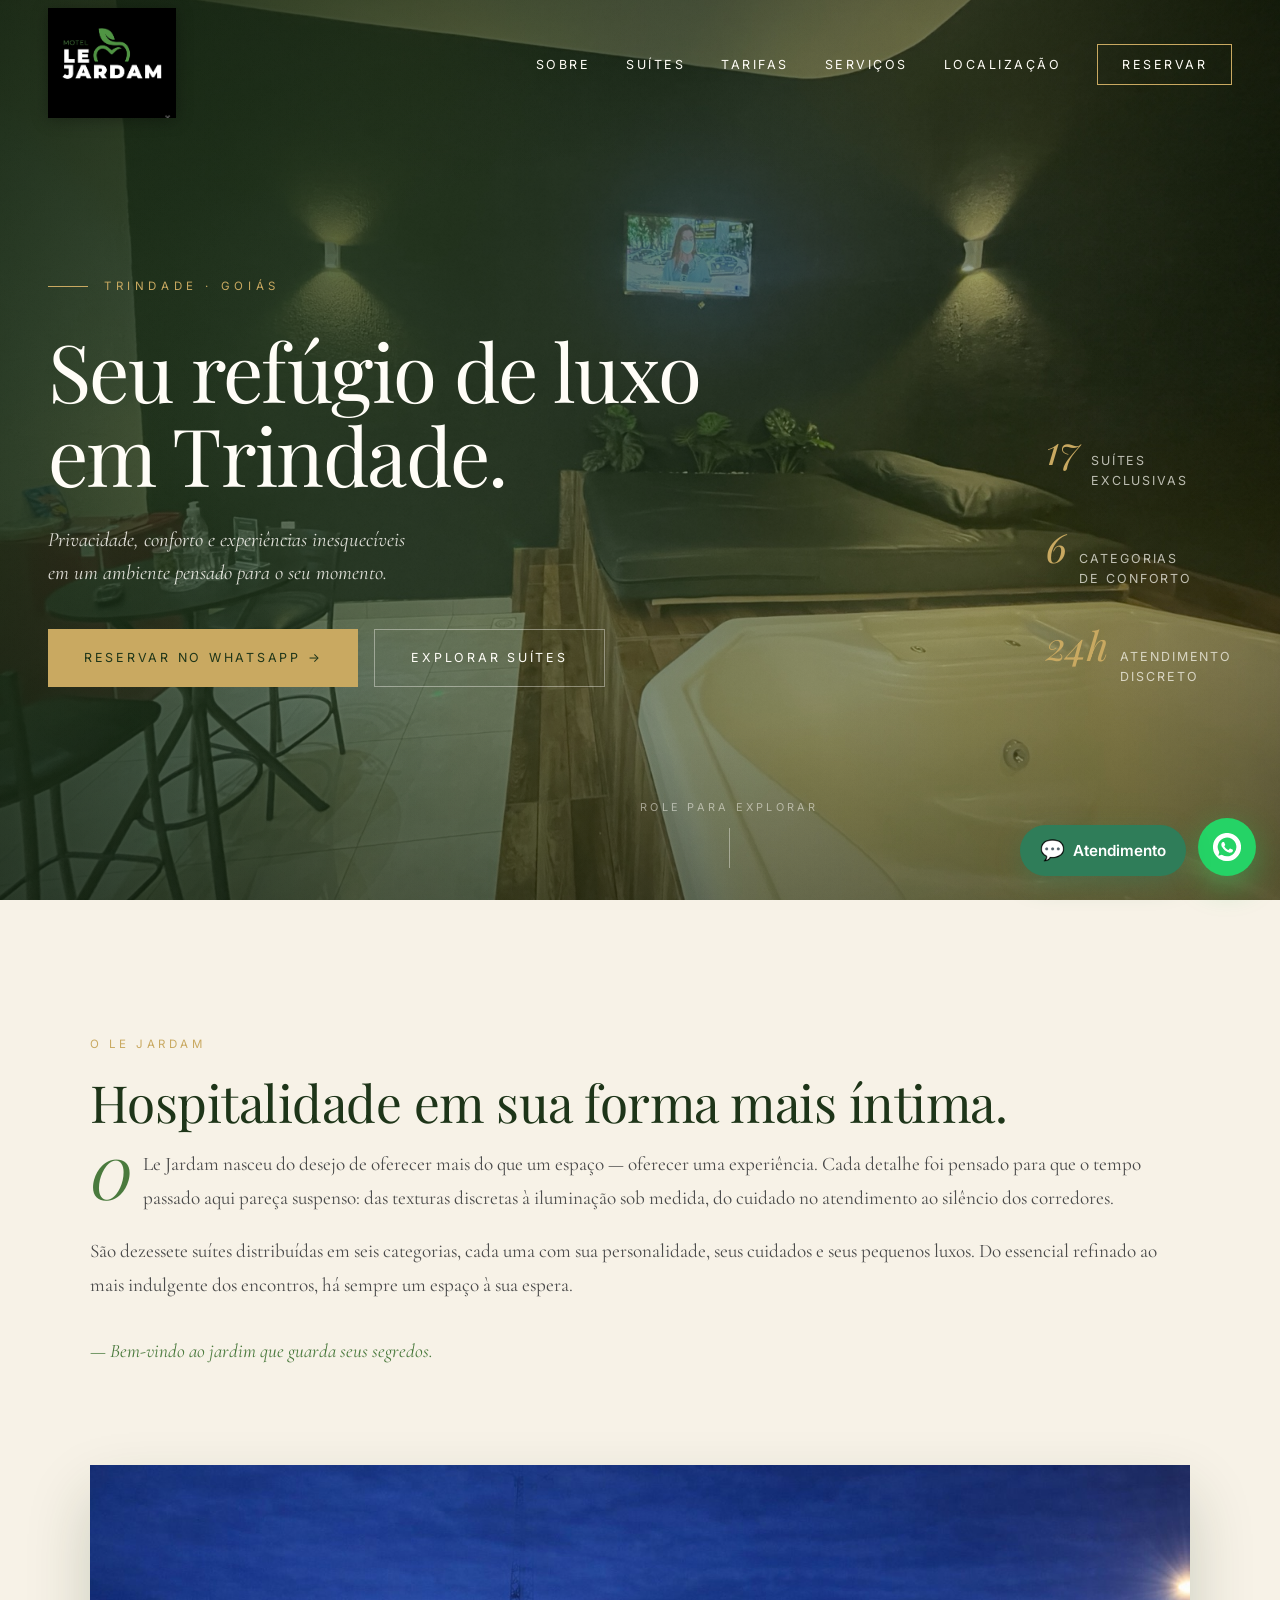
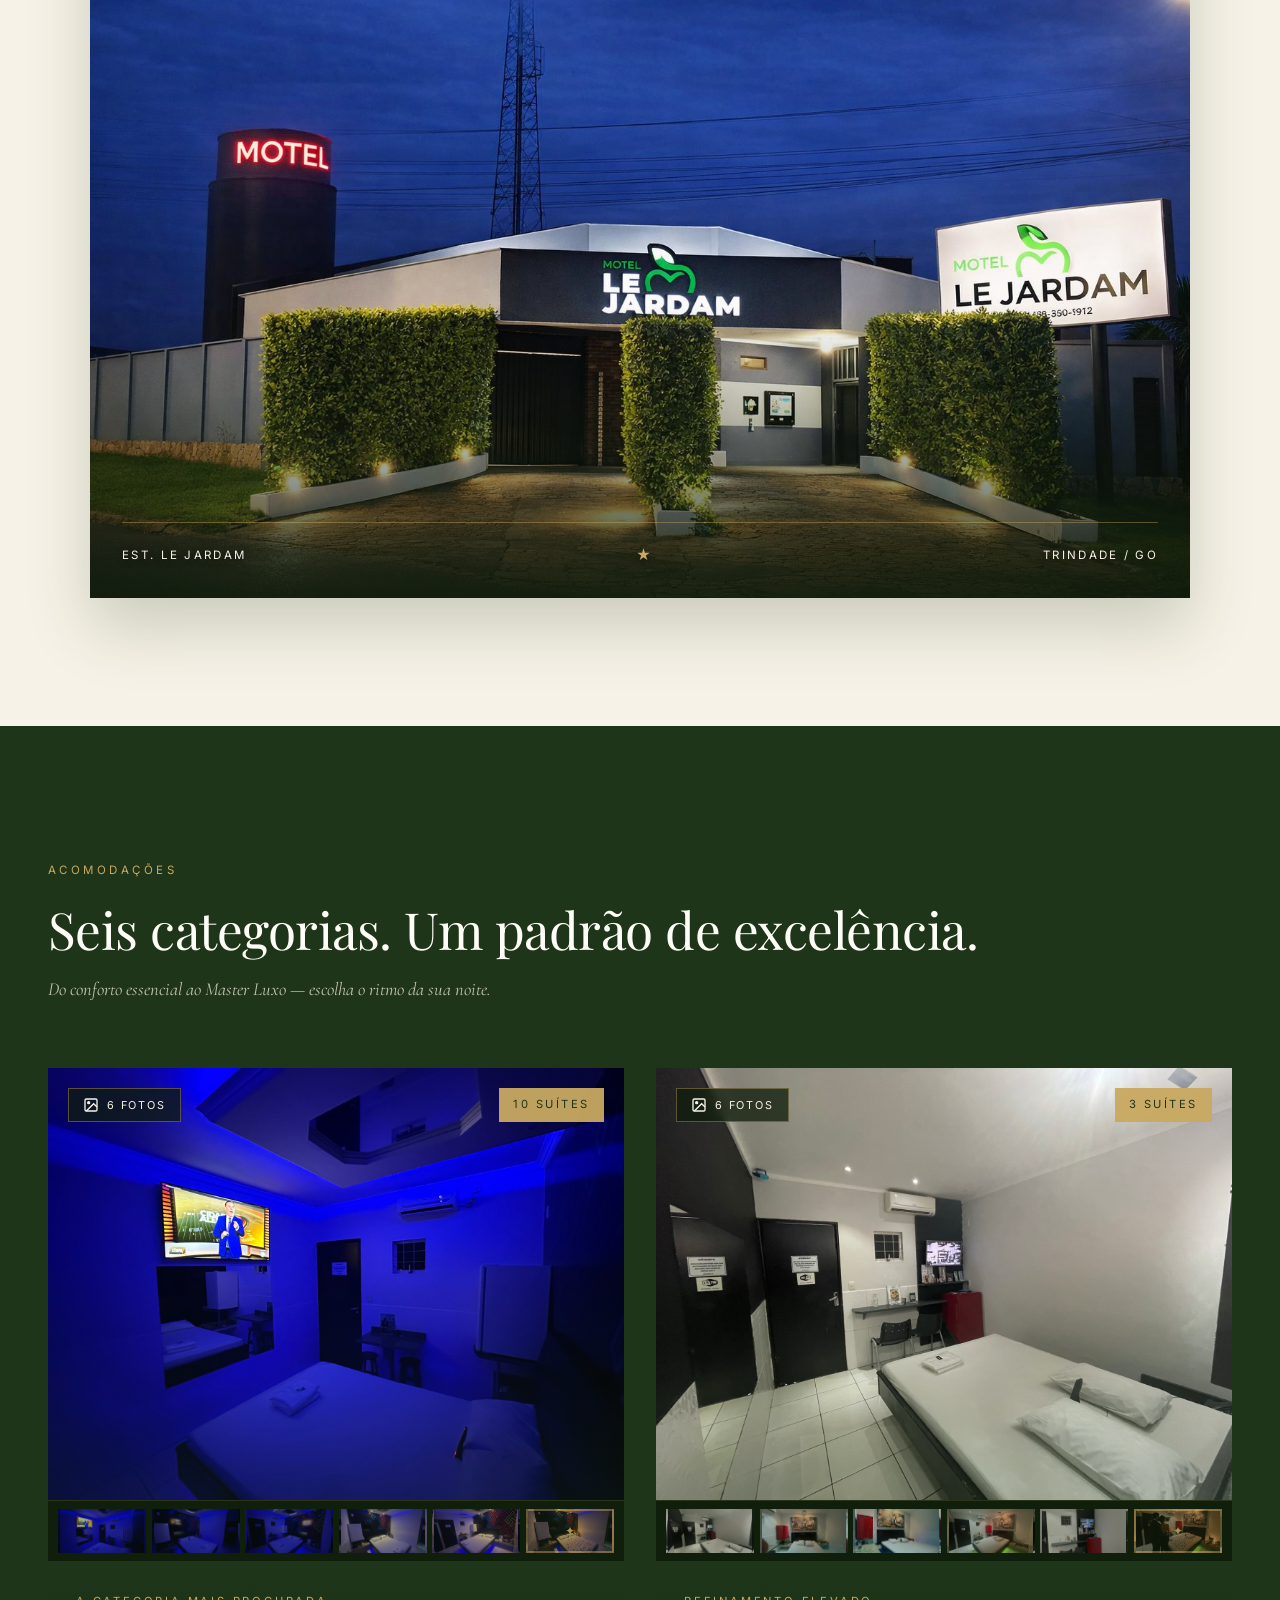
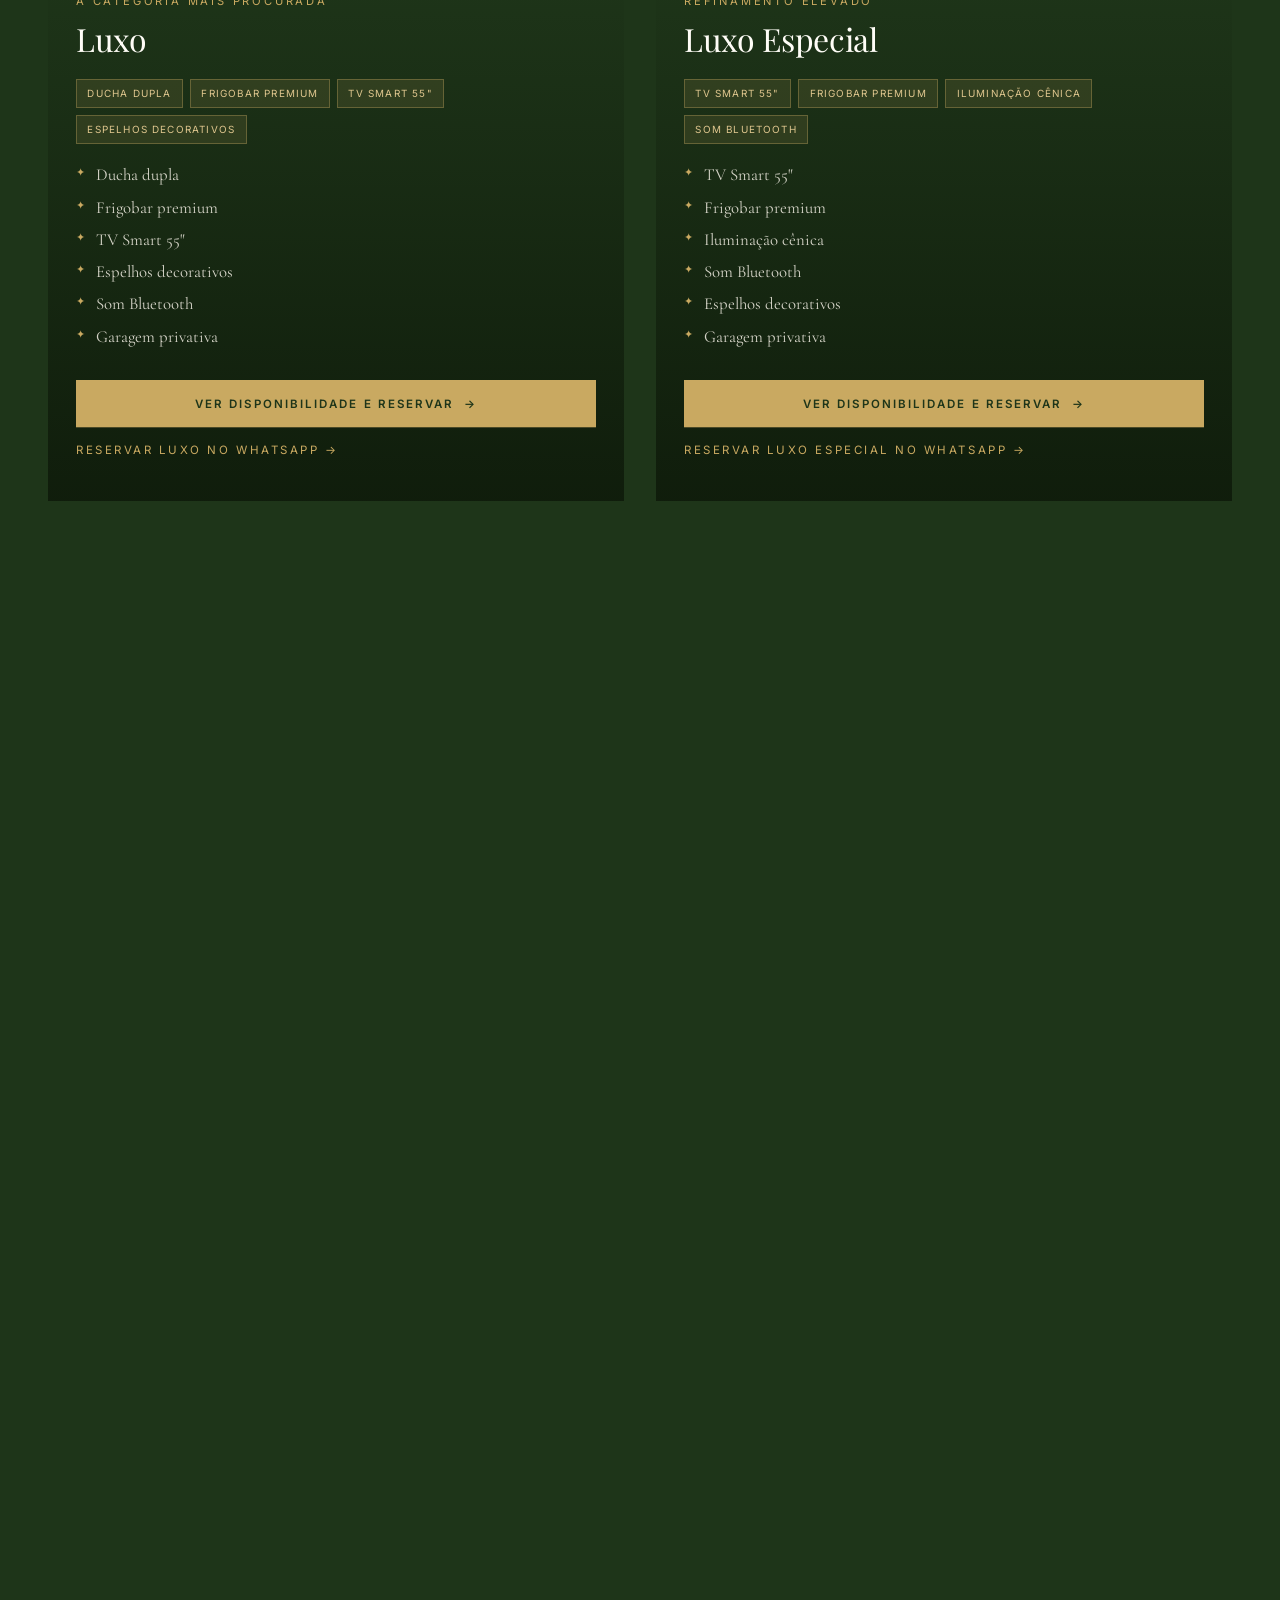
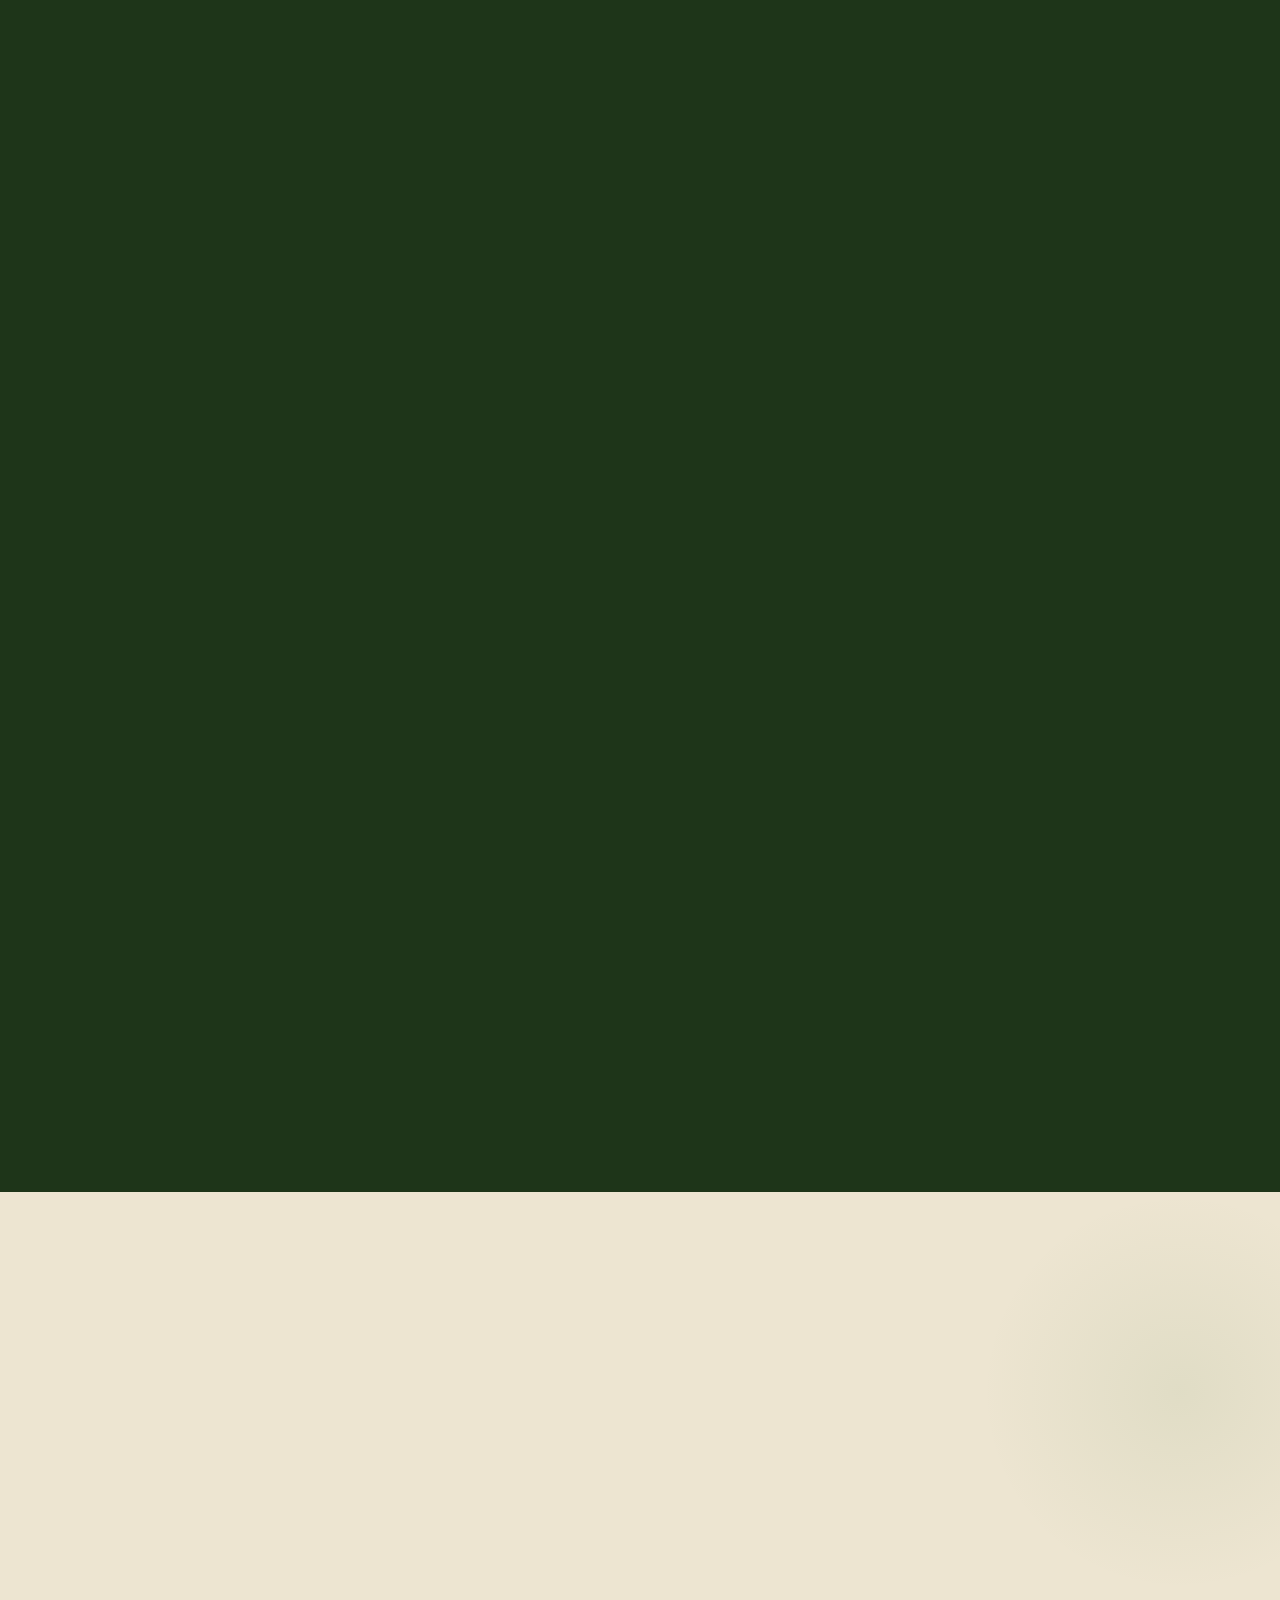
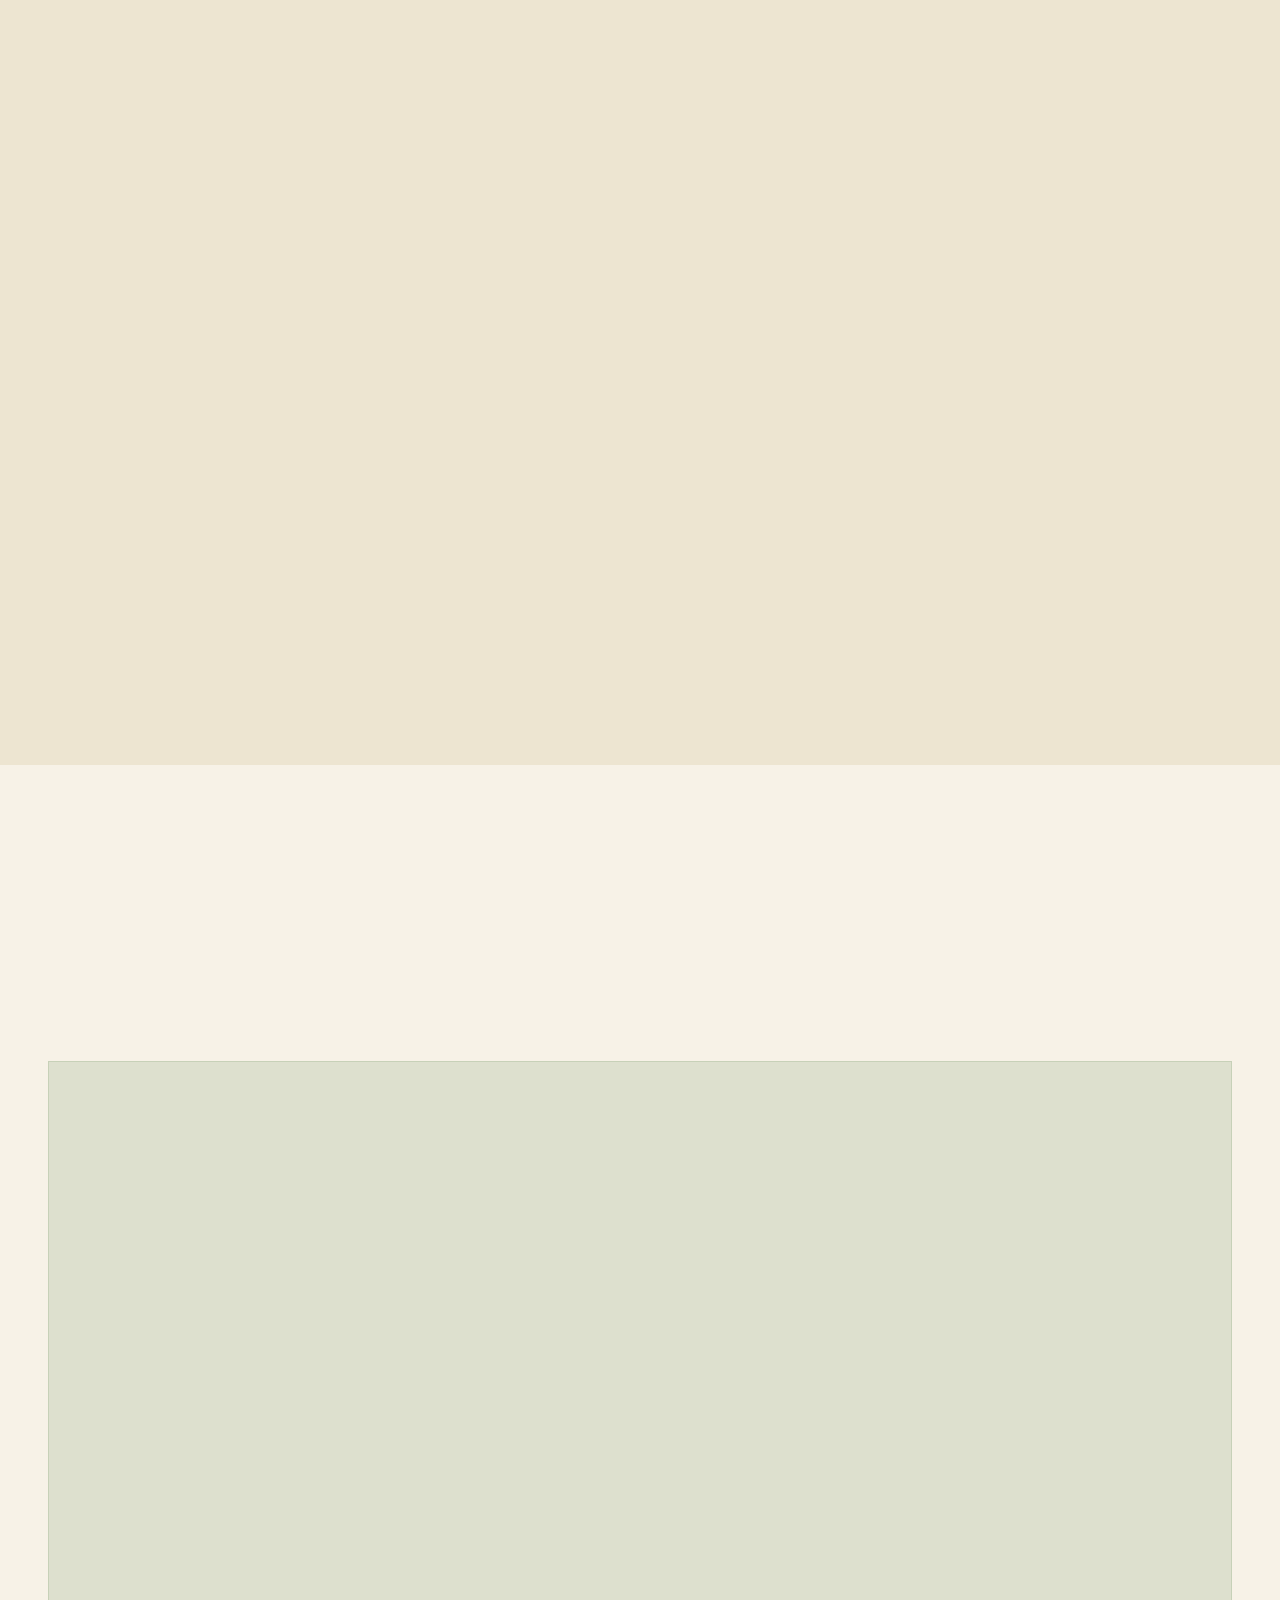
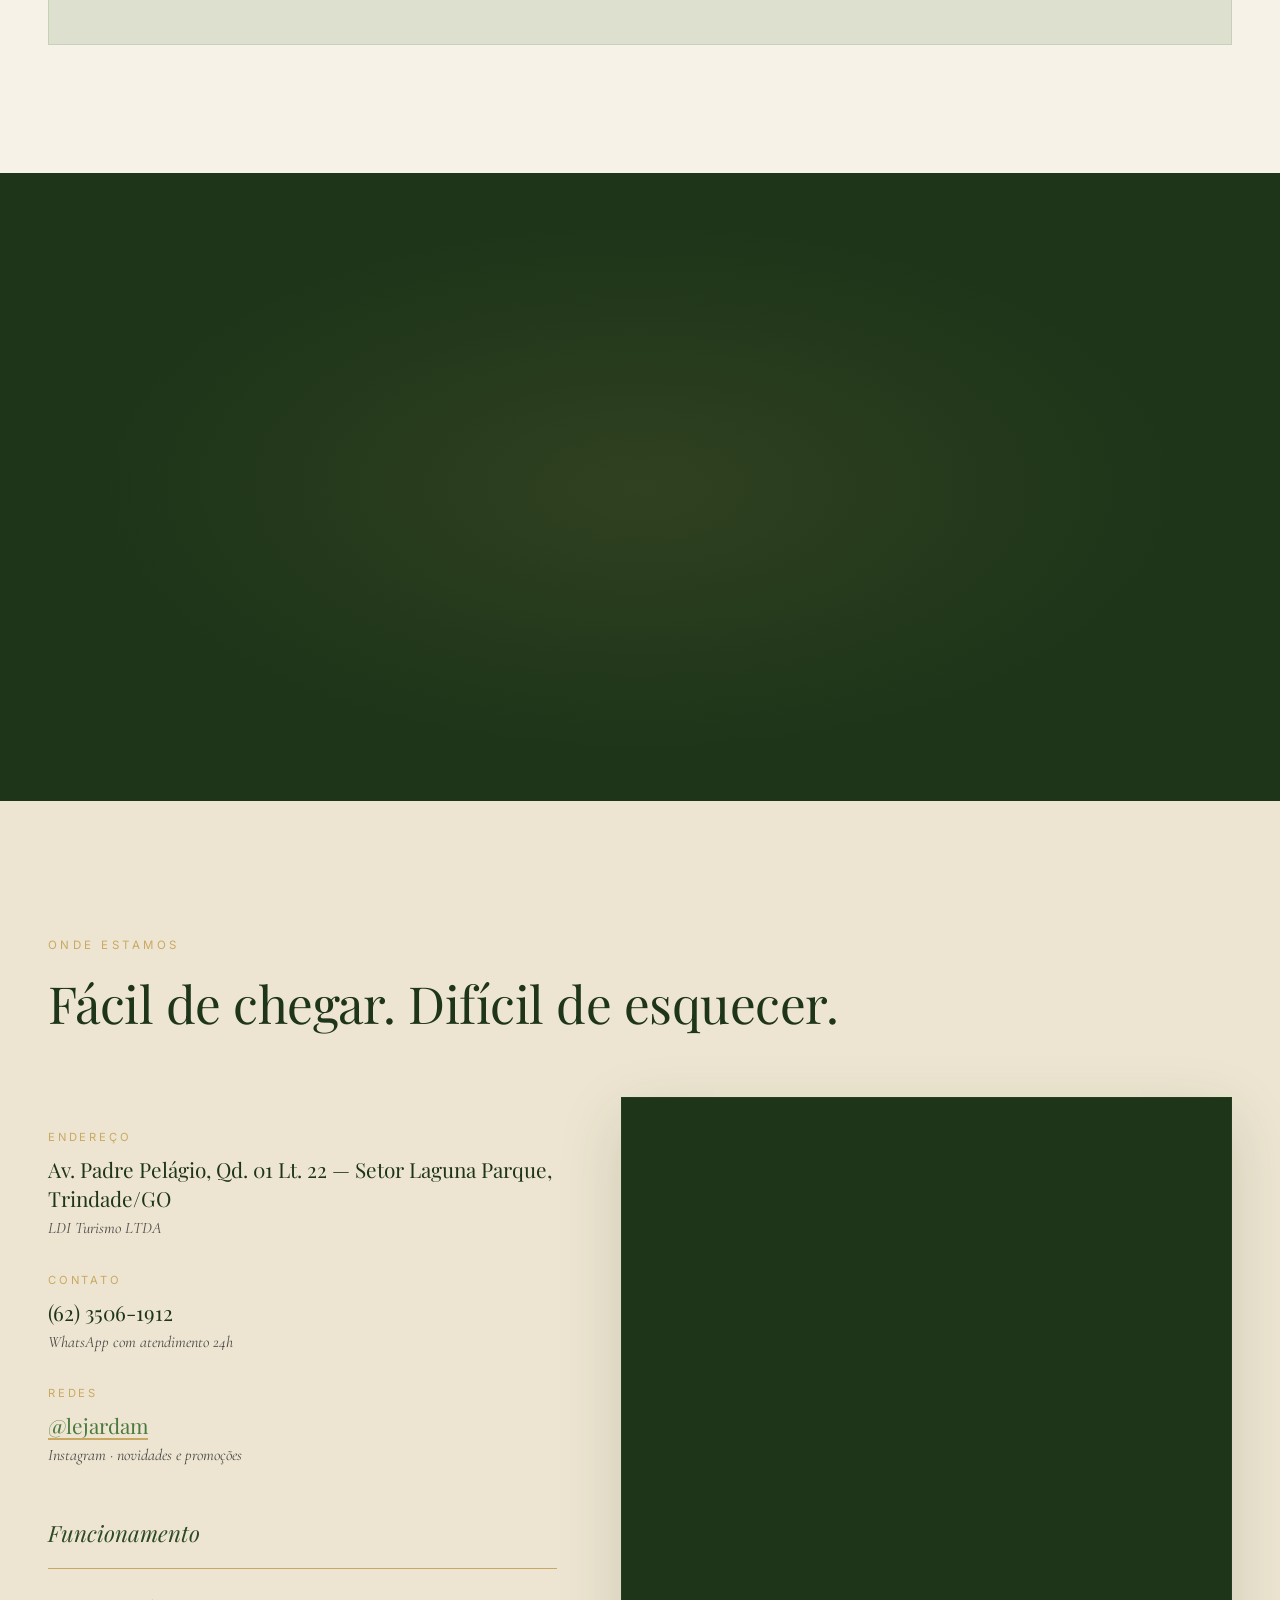
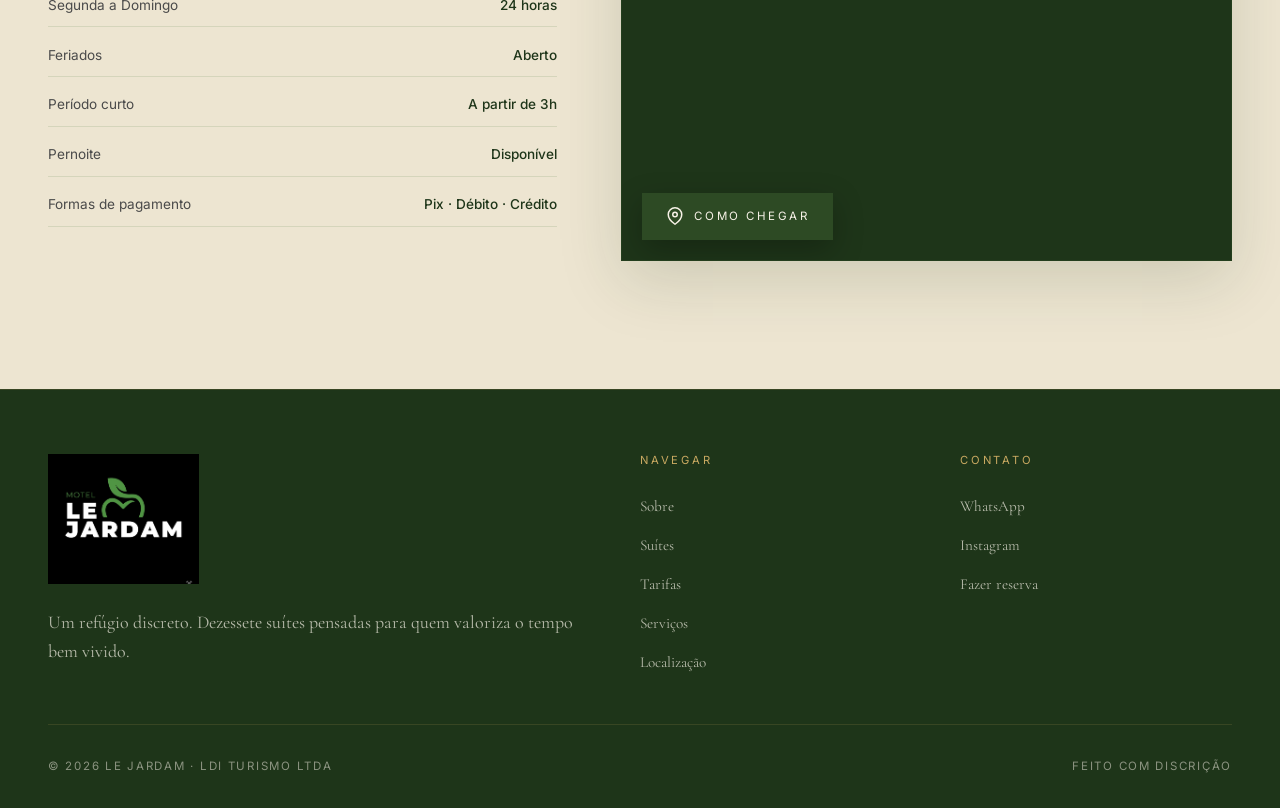
==== commit 286e07eb: "Corrige legendas do Luxo Especial: remove hidromassagem e bar privativo" ====
--- a/index.html
+++ b/index.html
@@ -1792,8 +1792,8 @@
     galeria: [
       { src: 'fotos/luxo-especial-1.jpg', legenda: 'Luxo Especial — refinamento elevado' },
       { src: 'fotos/luxo-especial-2.jpg', legenda: 'Iluminação cênica exclusiva' },
-      { src: 'fotos/luxo-especial-3.jpg', legenda: 'Ambiente com bar privativo' },
-      { src: 'fotos/luxo-especial-4.jpg', legenda: 'Hidromassagem dupla' },
+      { src: 'fotos/luxo-especial-3.jpg', legenda: 'Ambiente Luxo Especial' },
+      { src: 'fotos/luxo-especial-4.jpg', legenda: 'Ambiente Luxo Especial' },
       { src: 'fotos/luxo-especial-5.jpg', legenda: 'Ambiente Luxo Especial' },
       { src: 'fotos/luxo-especial-ia.jpg', legenda: LEGENDA_IA },
     ],
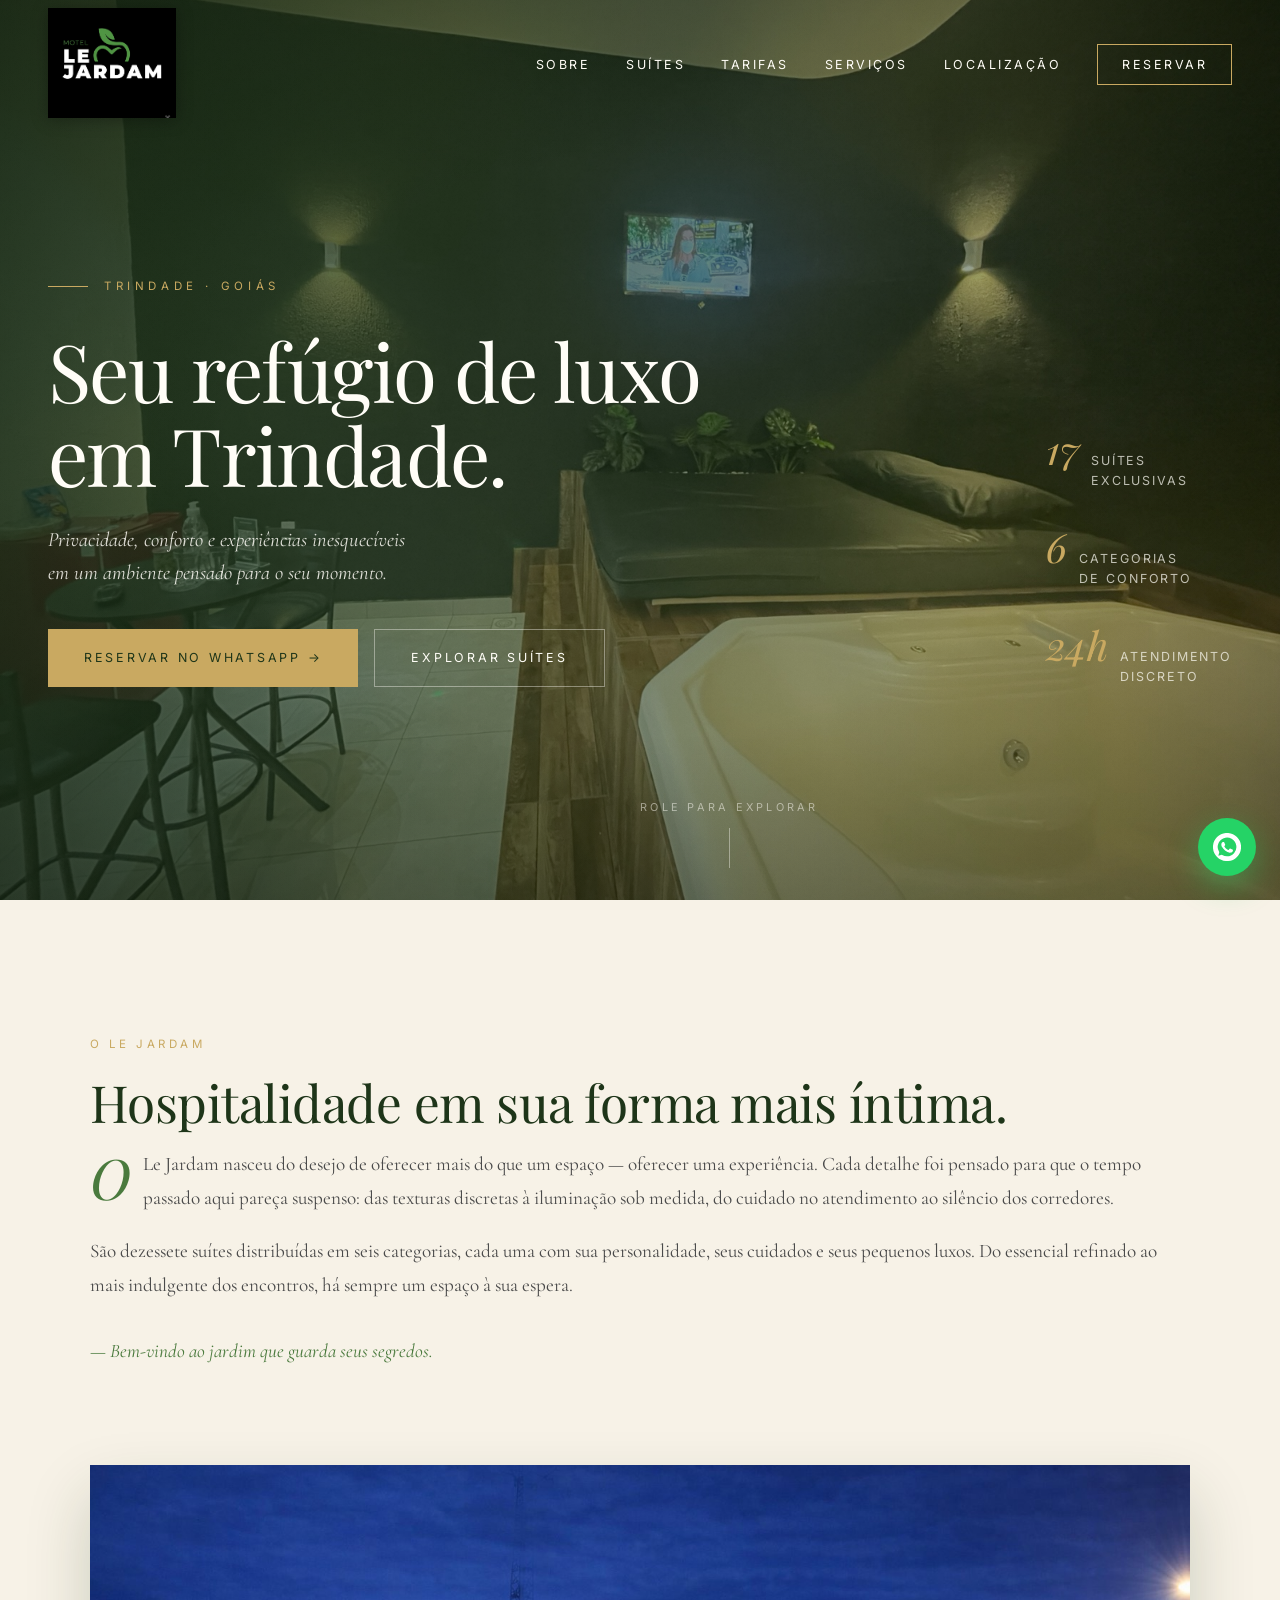
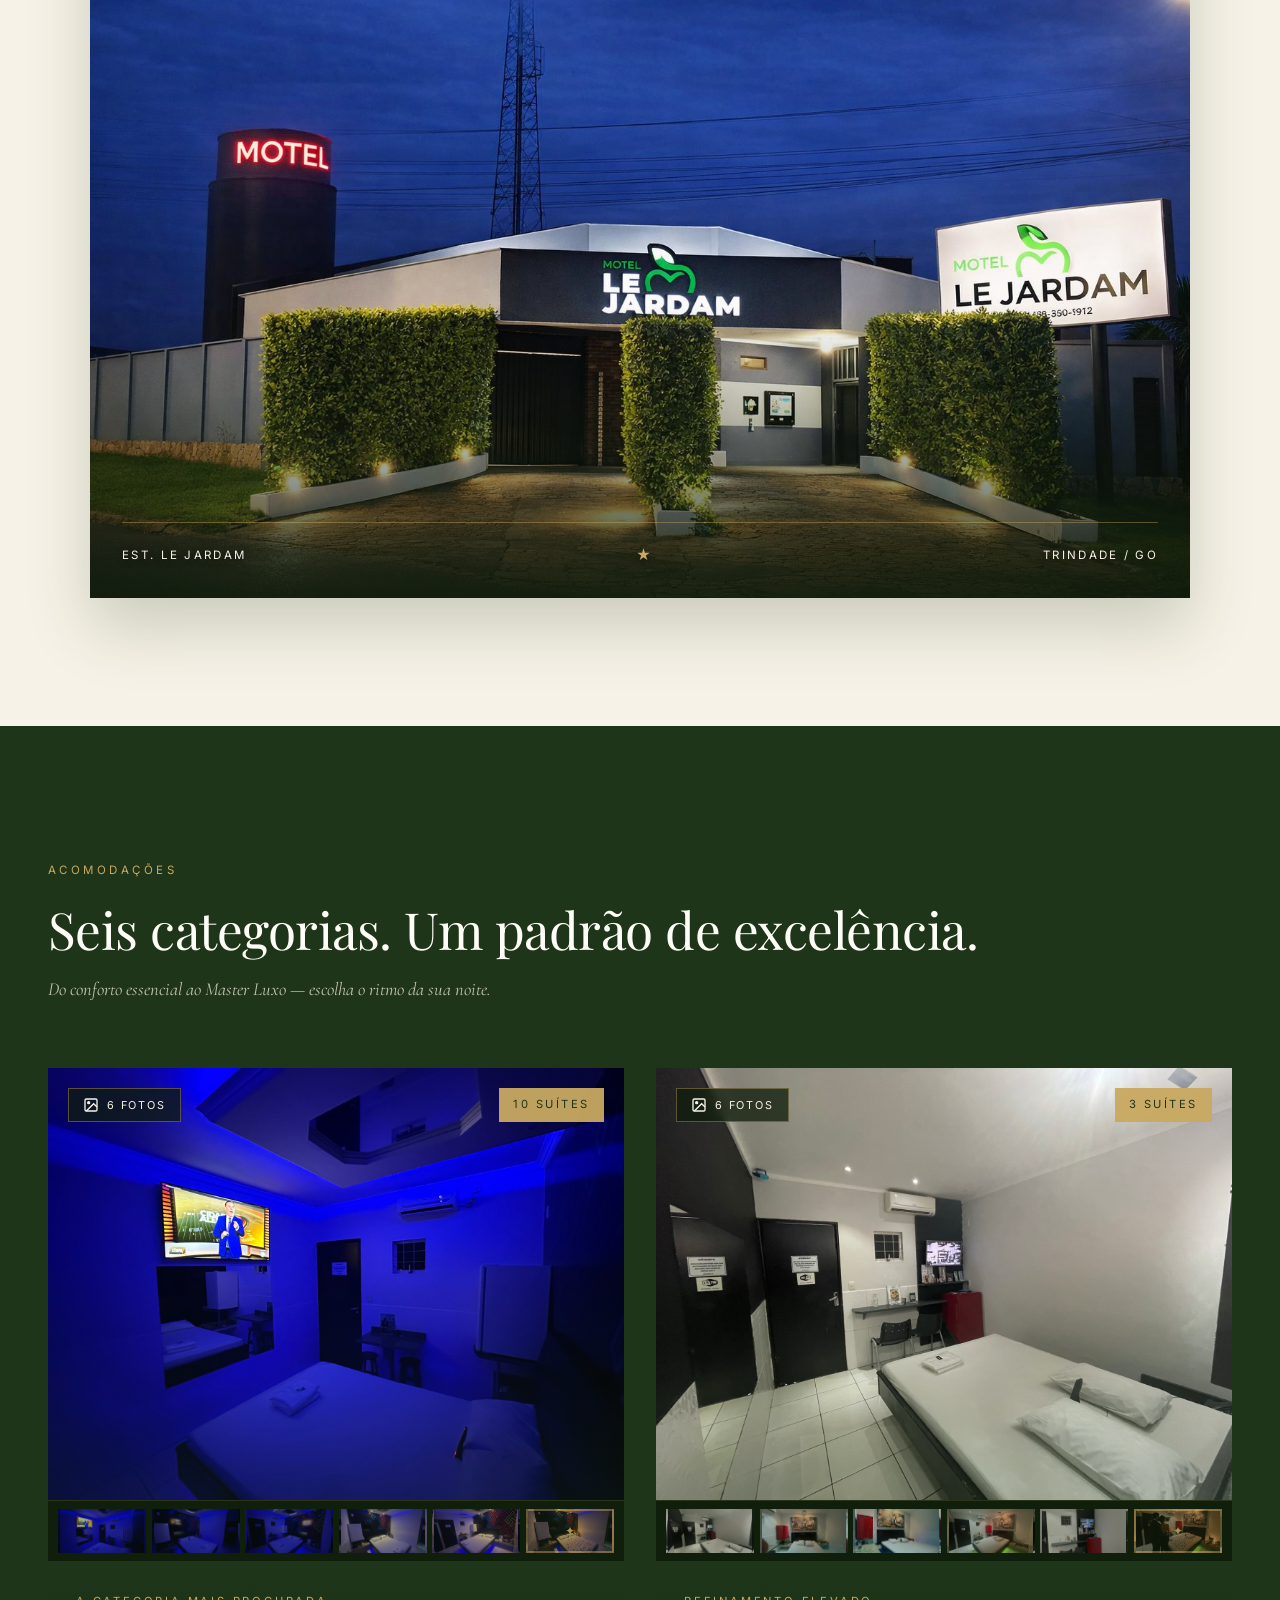
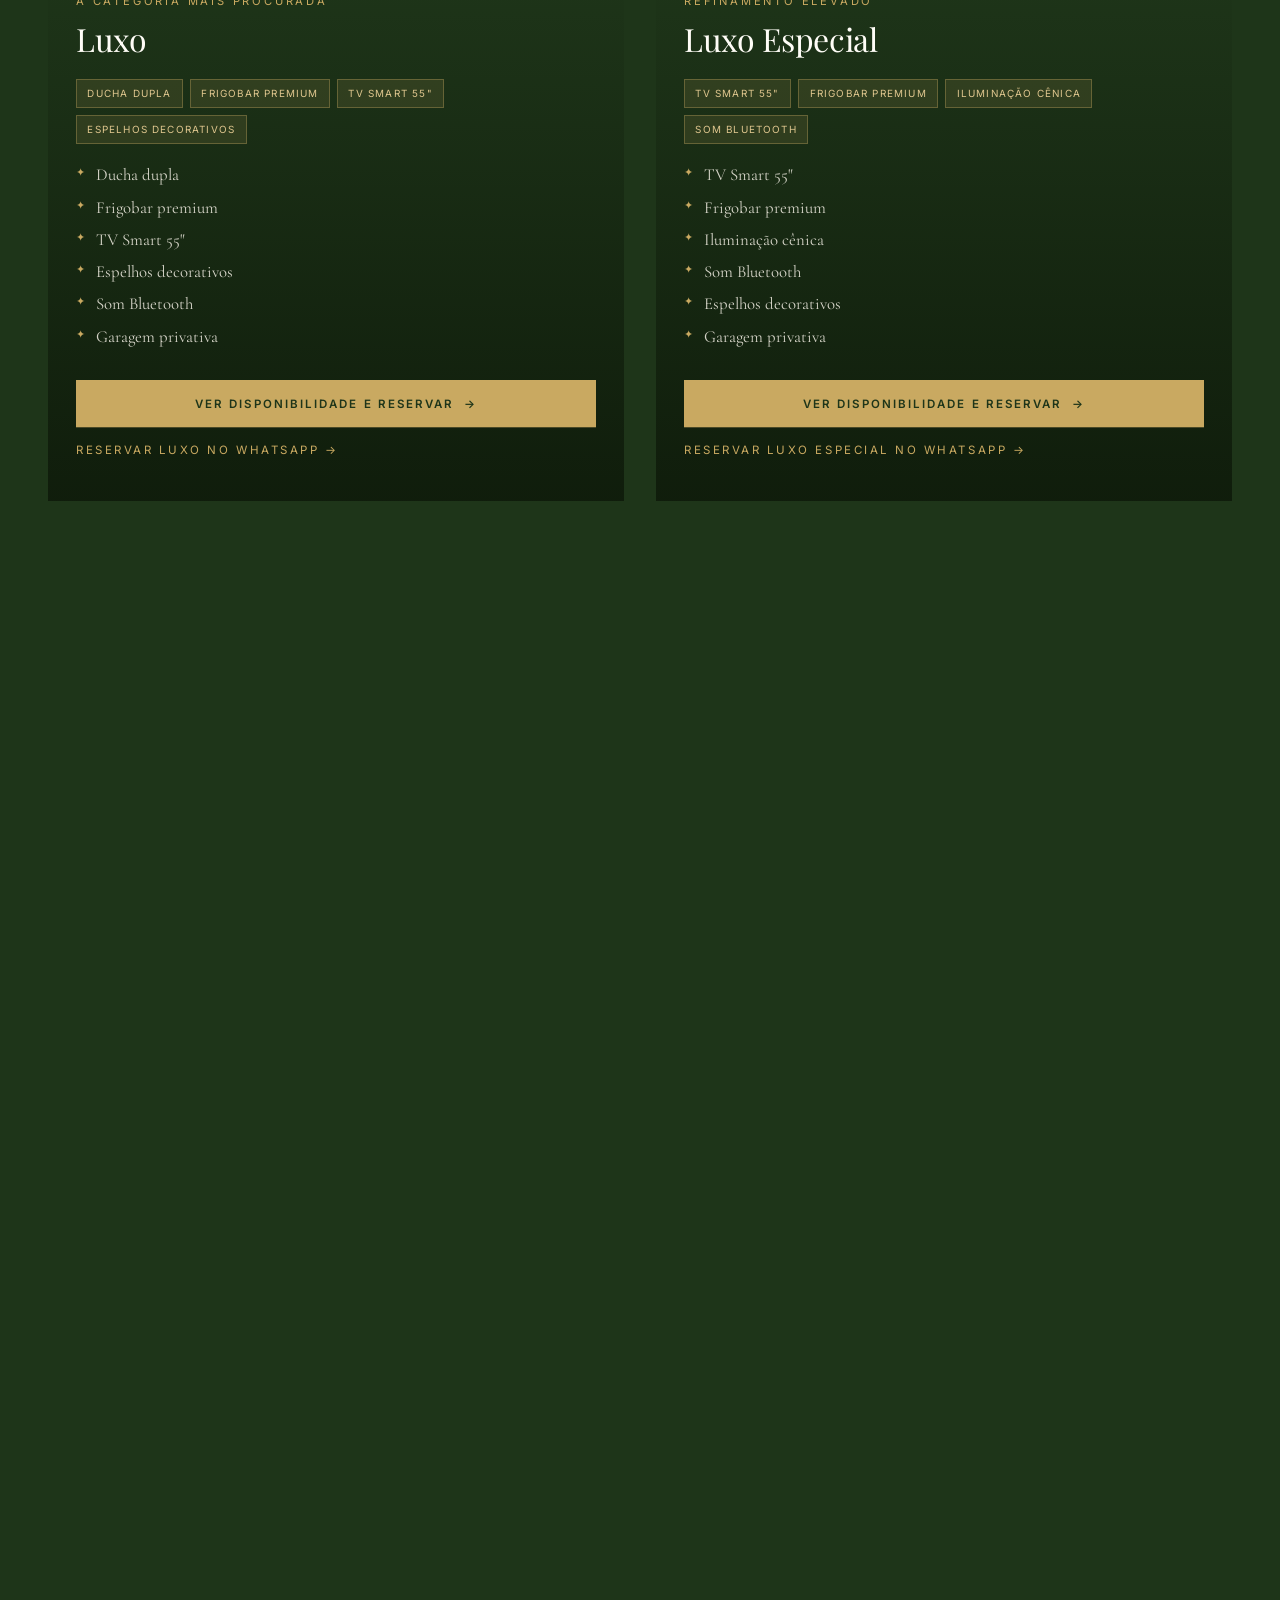
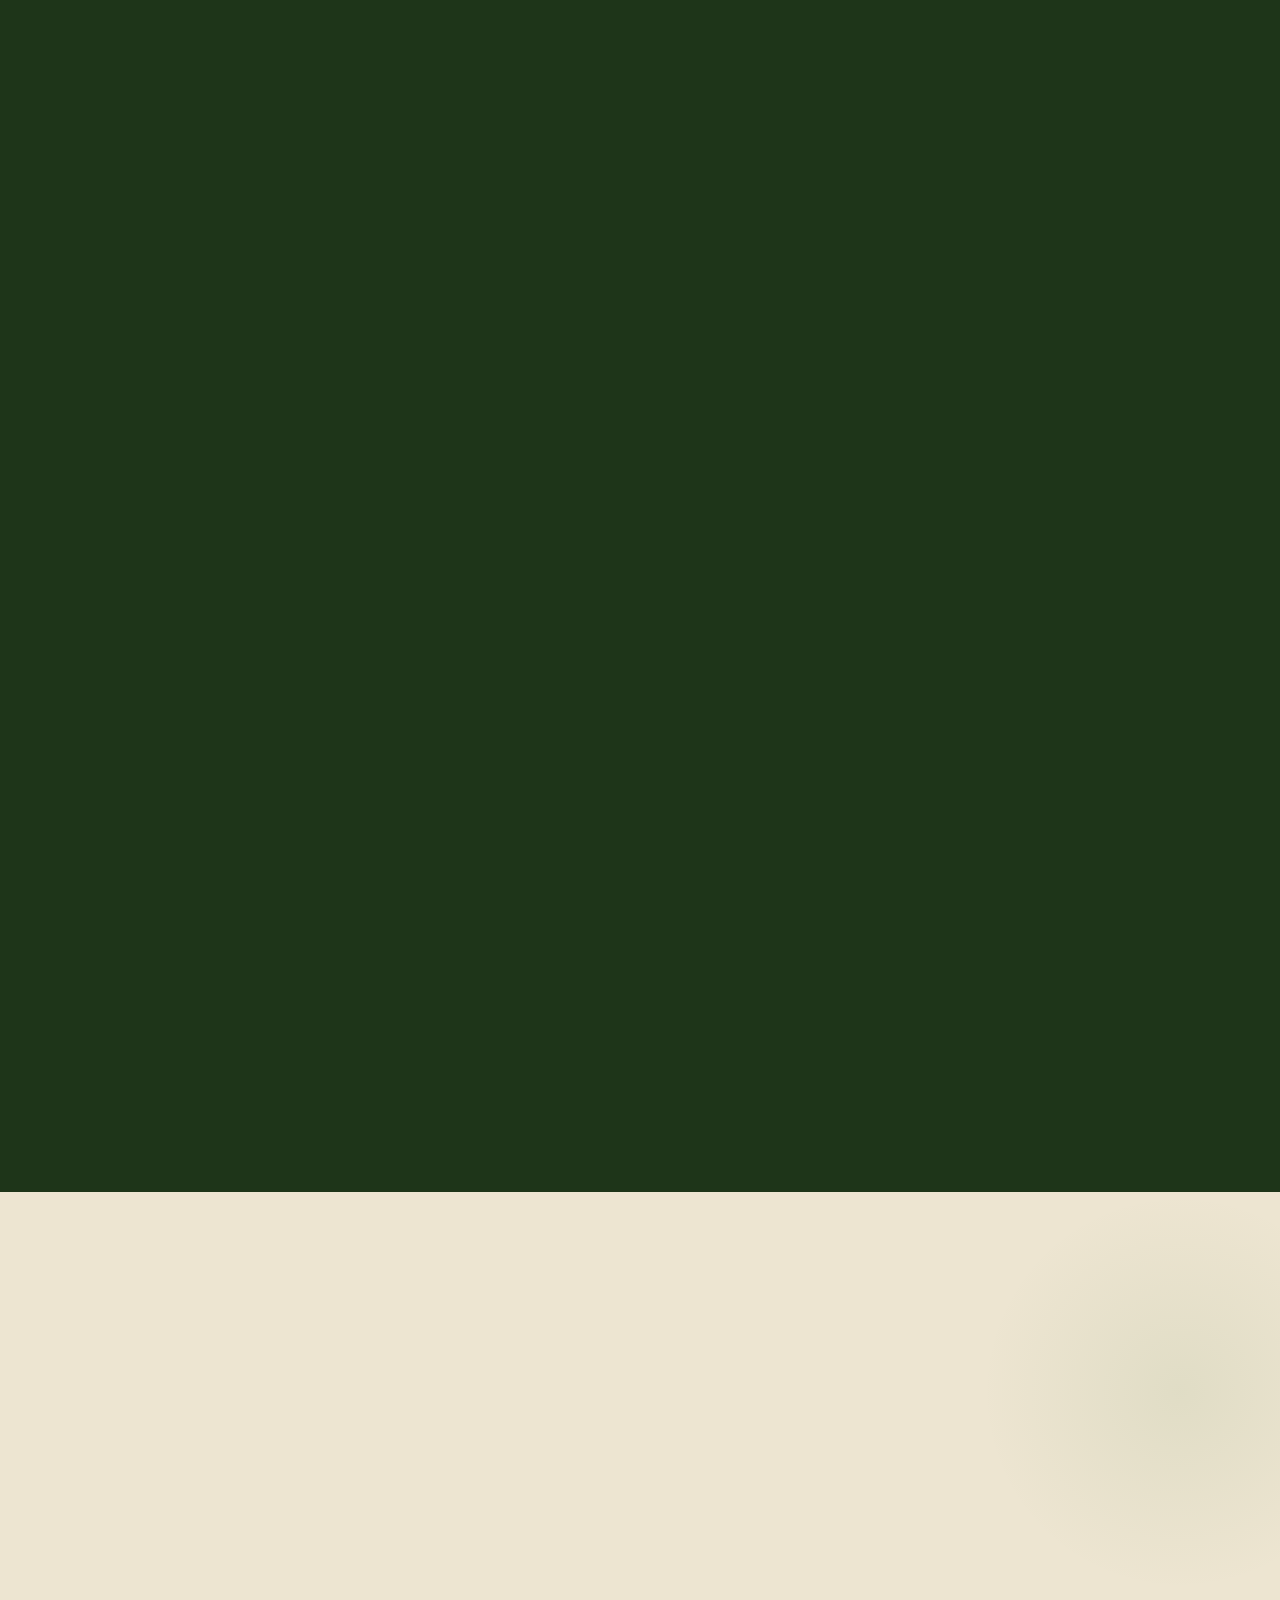
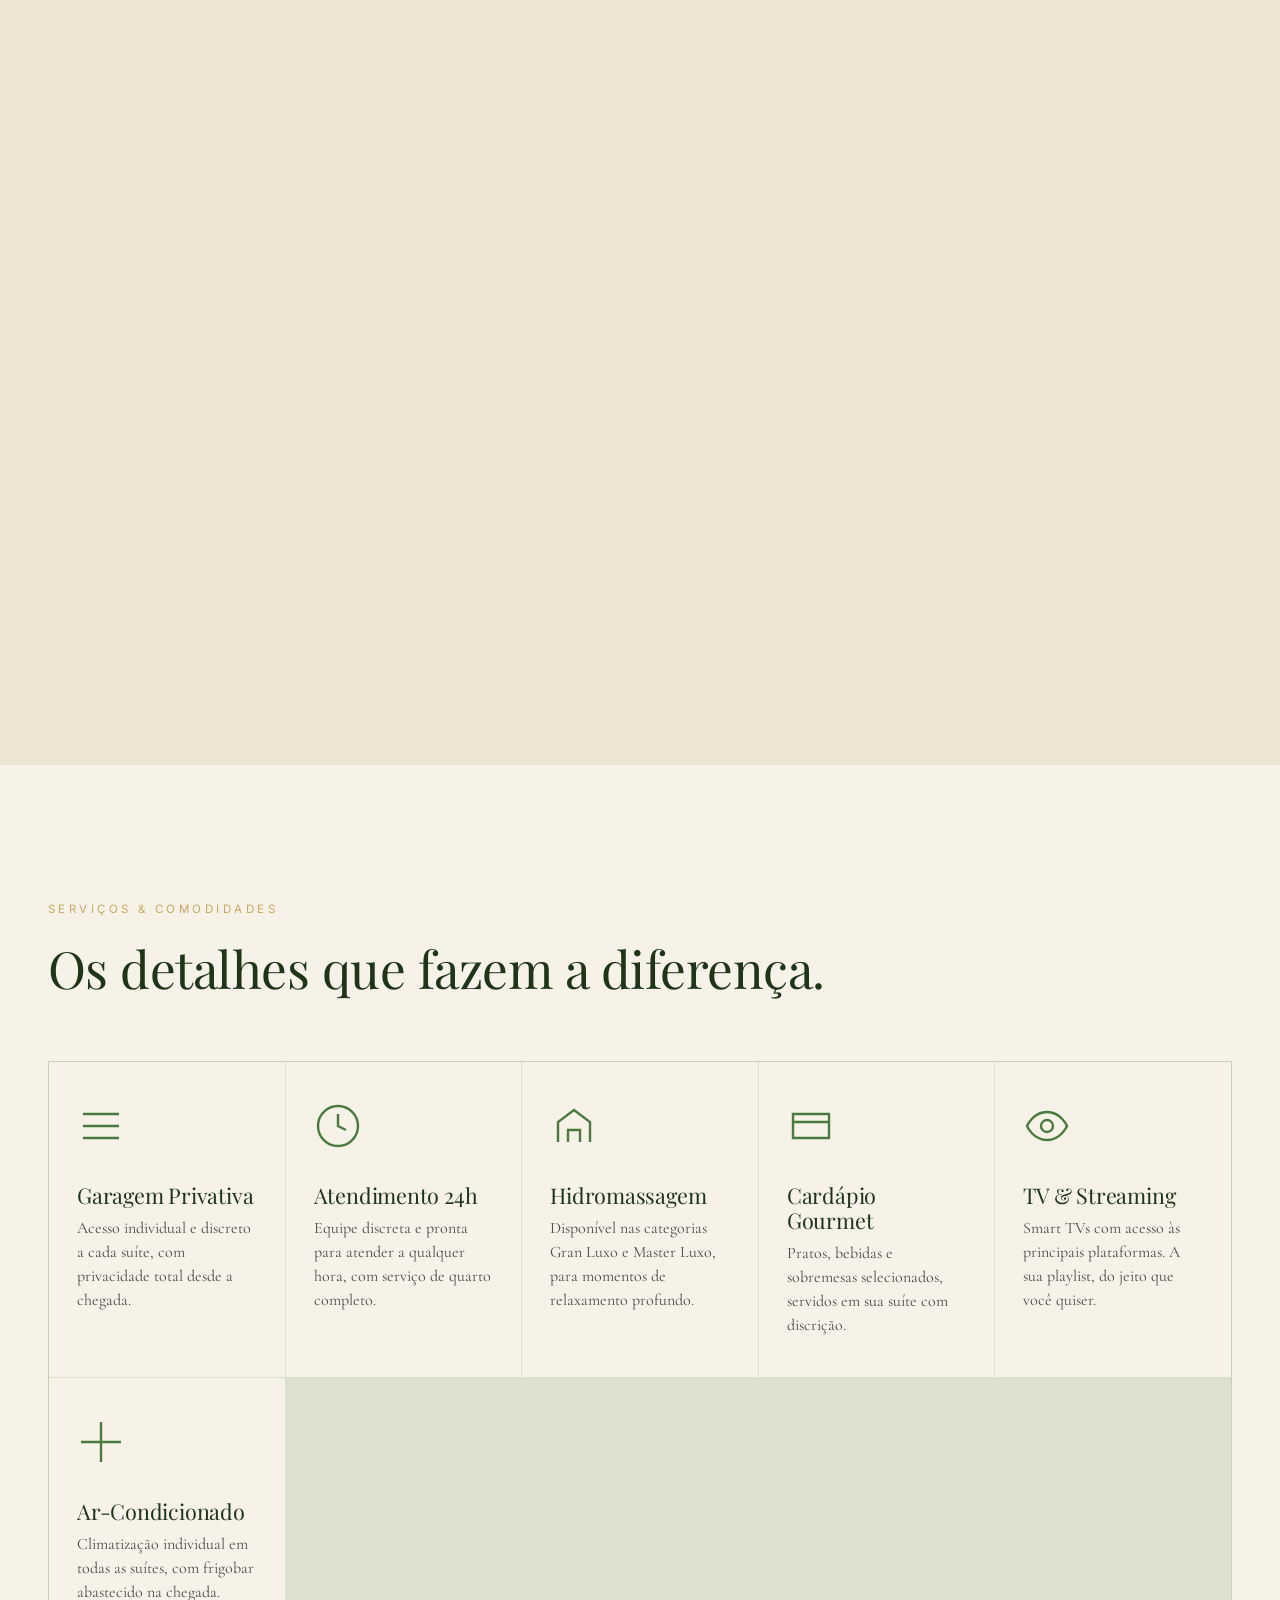
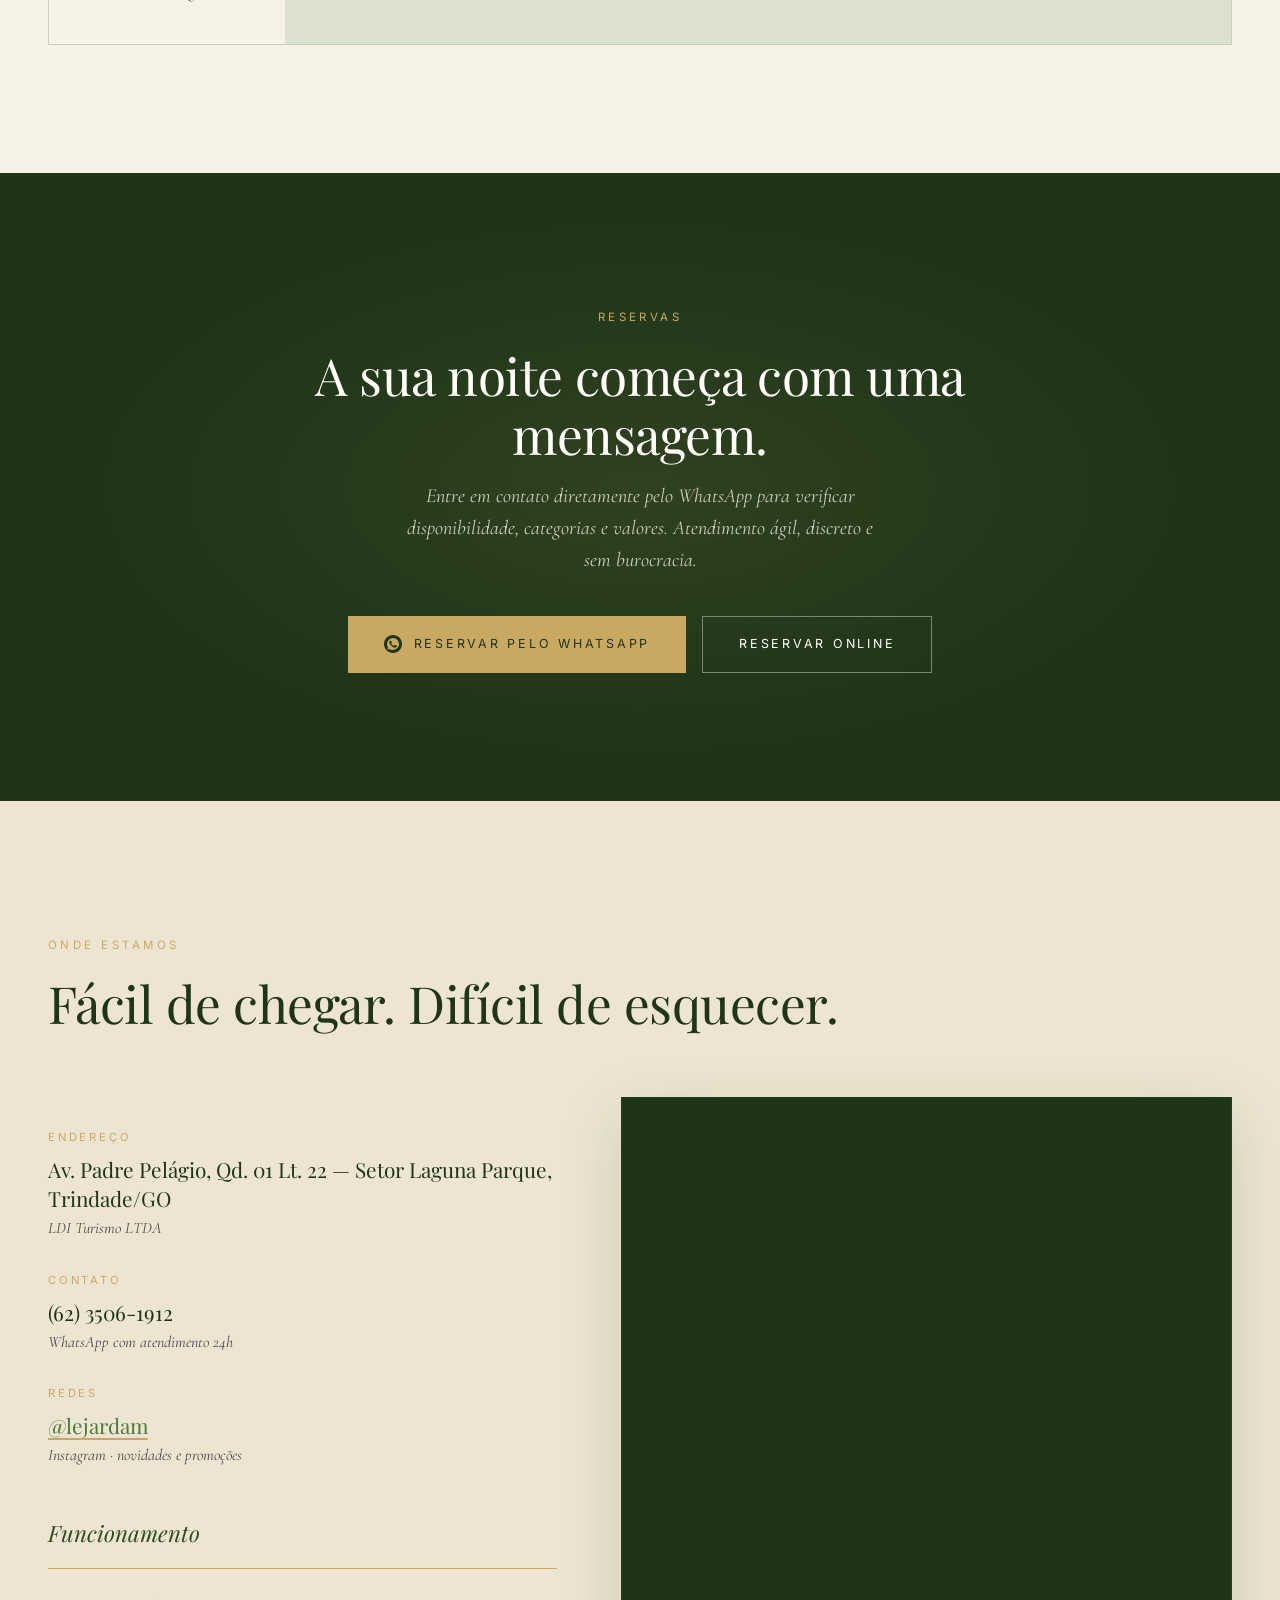
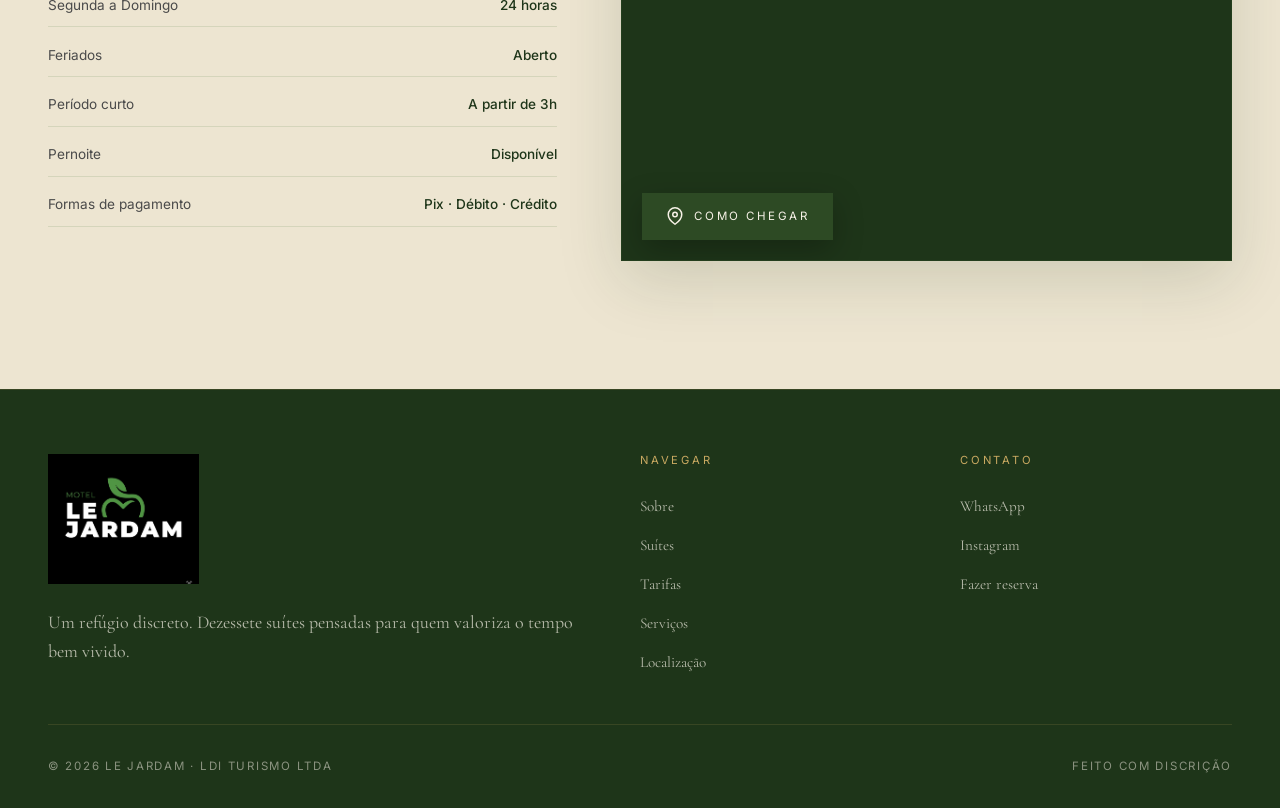
==== commit 02345ebb: "Remove widget do chatbot; mantem botao flutuante WhatsApp; corrige legenda cromoterapia" ====
--- a/index.html
+++ b/index.html
@@ -1807,7 +1807,7 @@
     qtd: 1,
     foto: 'fotos/gran-luxo-4.jpg',
     galeria: [
-      { src: 'fotos/gran-luxo-4.jpg', legenda: 'Hidromassagem com cromoterapia' },
+      { src: 'fotos/gran-luxo-4.jpg', legenda: 'Hidromassagem — Gran Luxo' },
       { src: 'fotos/gran-luxo-1.jpg', legenda: 'Gran Luxo — exclusividade total' },
       { src: 'fotos/gran-luxo-2.jpg', legenda: 'Quarto Paris — ambiente Gran Luxo' },
       { src: 'fotos/gran-luxo-3.jpg', legenda: 'Ambiente Gran Luxo' },
@@ -2125,44 +2125,6 @@
 document.querySelectorAll('.reveal').forEach(el => revealObserver.observe(el));
 </script>
 
-<!-- LJO-SITE-116 — Assistente virtual FAQ · preparação publicação local -->
-<link rel="stylesheet" href="chatbot/chatbot-widget.css">
-<div id="lj-chatbot-root" class="lj-chat-root" aria-live="polite">
-  <button type="button" id="lj-chat-toggle" class="lj-chat-toggle" aria-label="Abrir atendimento virtual do Le Jardam Motel">
-    <span class="lj-chat-toggle-icon">💬</span>
-    <span class="lj-chat-toggle-label">Atendimento</span>
-  </button>
-  <div id="lj-chat-window" class="lj-chat-window lj-chat-hidden" role="dialog" aria-label="Assistente virtual Le Jardam">
-    <header class="lj-chat-header">
-      <div class="lj-chat-header-info">
-        <span class="lj-chat-avatar">🍃</span>
-        <div>
-          <strong>Assistente Le Jardam</strong>
-          <span class="lj-chat-status">Assistente virtual · FAQ</span>
-        </div>
-      </div>
-      <button type="button" id="lj-chat-close" class="lj-chat-close" aria-label="Fechar">✕</button>
-    </header>
-    <div id="lj-chat-messages" class="lj-chat-messages"></div>
-    <div id="lj-chat-quick" class="lj-chat-quick"></div>
-    <footer class="lj-chat-footer">
-      <button type="button" id="lj-chat-btn-whatsapp" class="lj-chat-btn-whatsapp">
-        <span>📱</span> Continuar no WhatsApp
-      </button>
-      <p class="lj-chat-disclaimer">Respostas automáticas de orientação. Para reservas, fale com nossa equipe.</p>
-    </footer>
-  </div>
-  <div id="lj-chat-wa-modal" class="lj-chat-wa-modal lj-chat-hidden" role="alertdialog" aria-labelledby="lj-chat-wa-title">
-    <div class="lj-chat-wa-modal-box">
-      <h2 id="lj-chat-wa-title">Falar com nossa equipe</h2>
-      <p>Para reservas e atendimento personalizado, continue pelo WhatsApp oficial.</p>
-      <p class="lj-chat-wa-number">(62) 3506-1912</p>
-      <p class="lj-chat-wa-msg" id="lj-chat-wa-preview"></p>
-      <button type="button" id="lj-chat-wa-close" class="lj-chat-btn-close-modal">Entendi</button>
-    </div>
-  </div>
-</div>
-<script src="chatbot/chatbot-widget.js" defer></script>
 <script>
 /* ============ RESERVA ONLINE — ClickMotéis / Guia de Motéis ============
    O script do widget (2,1 MB) só é baixado quando o visitante abre a reserva.
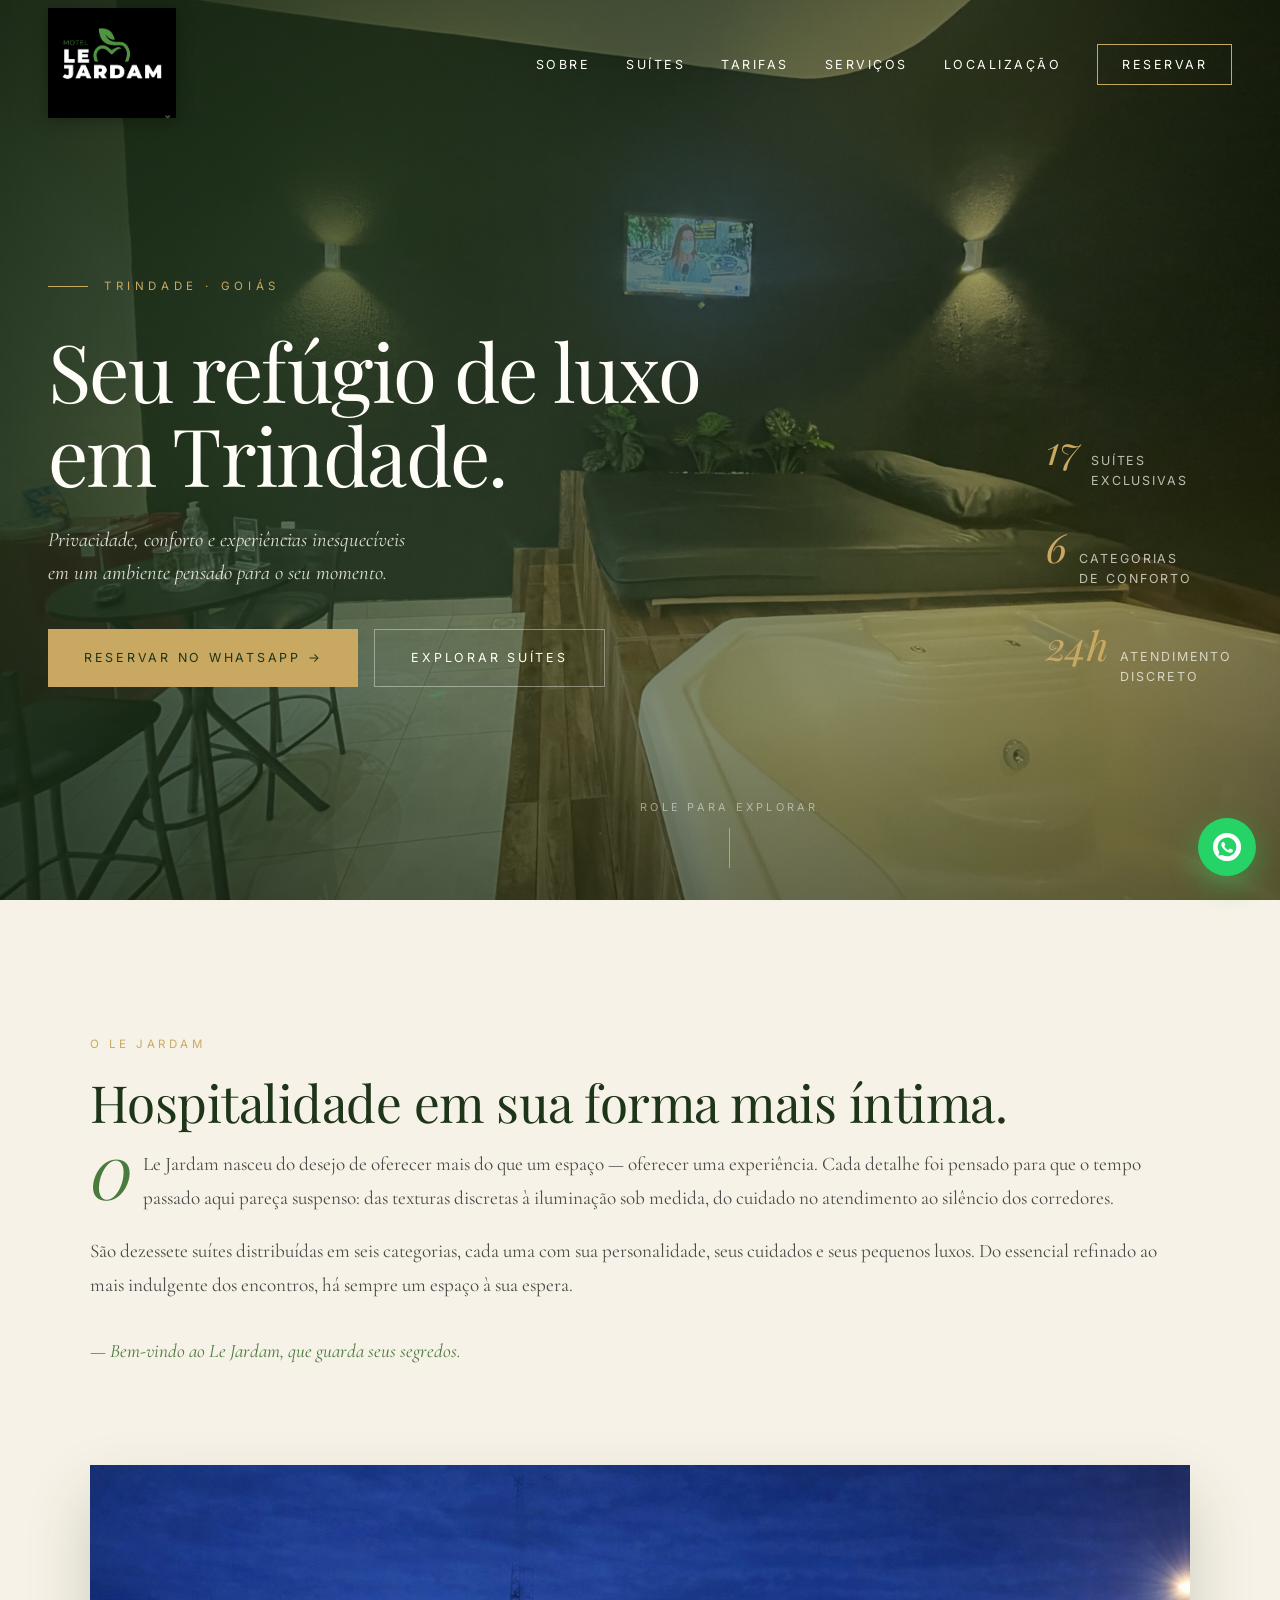
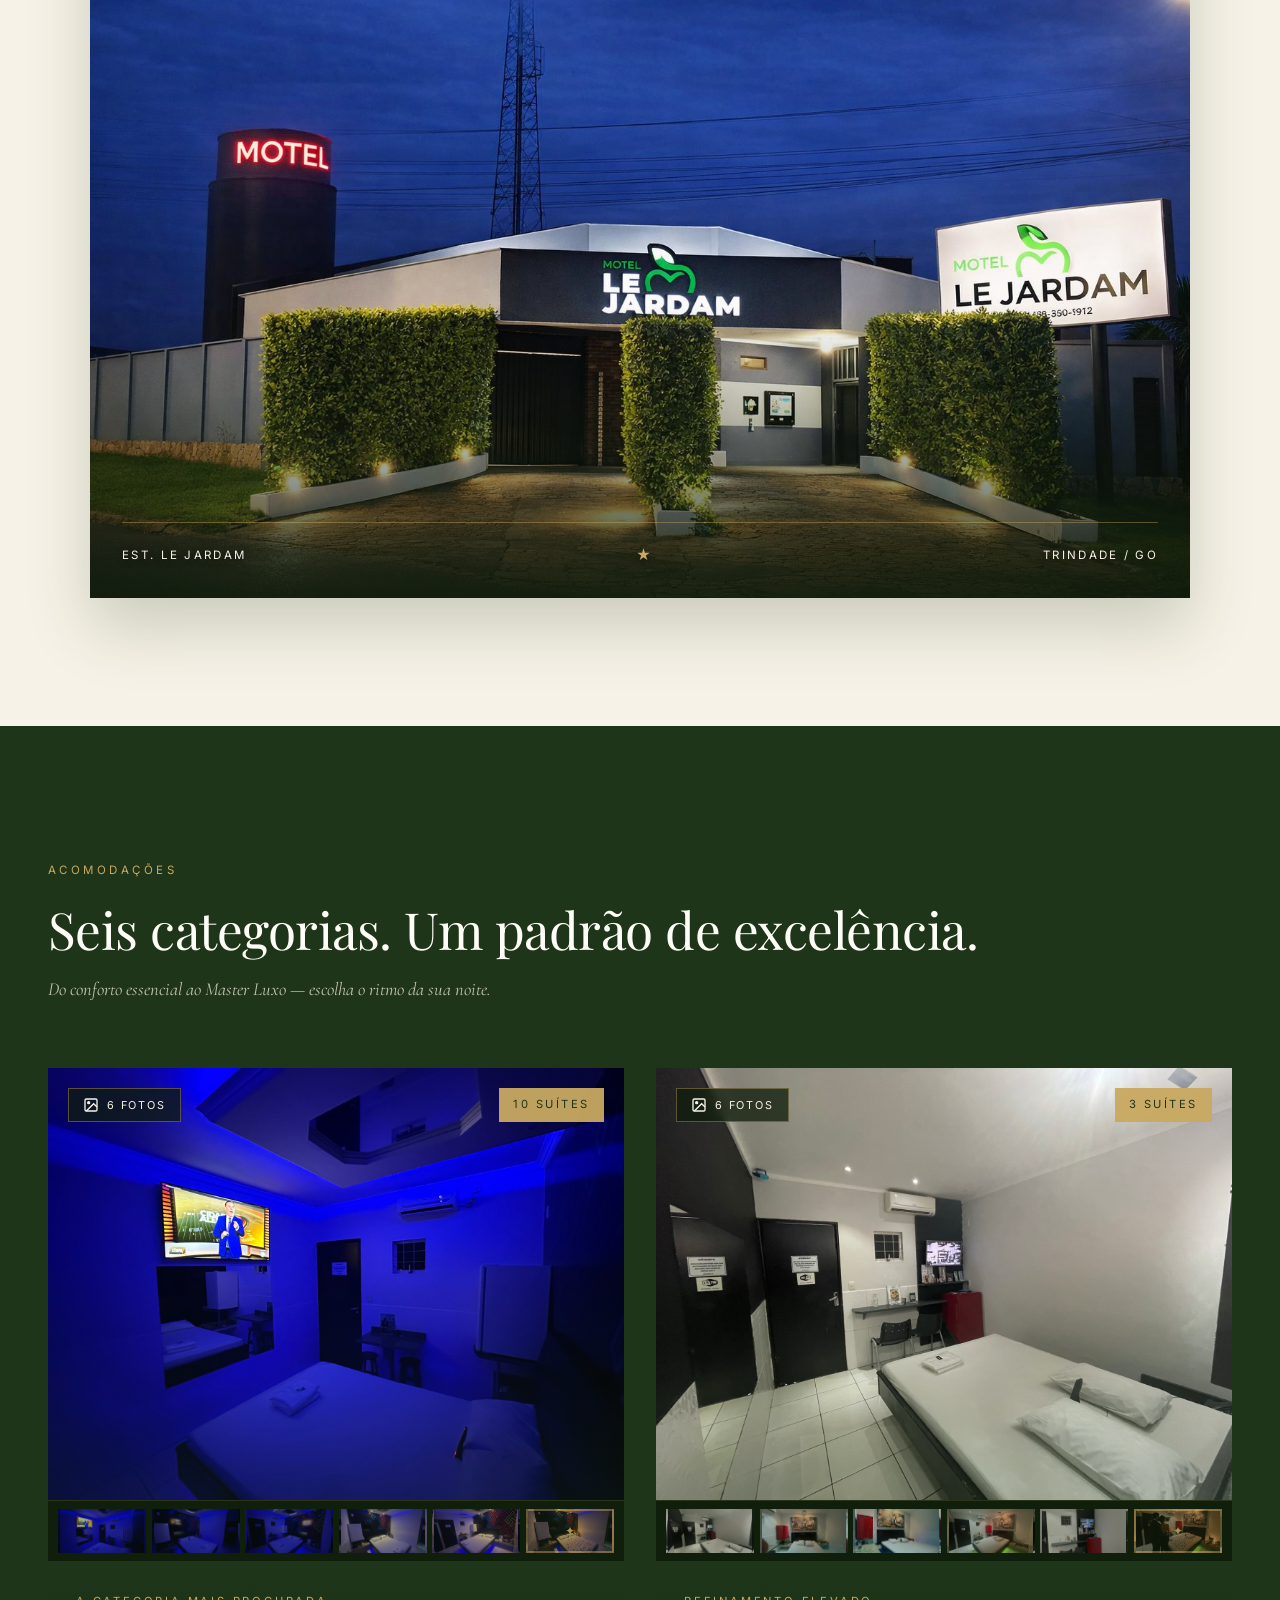
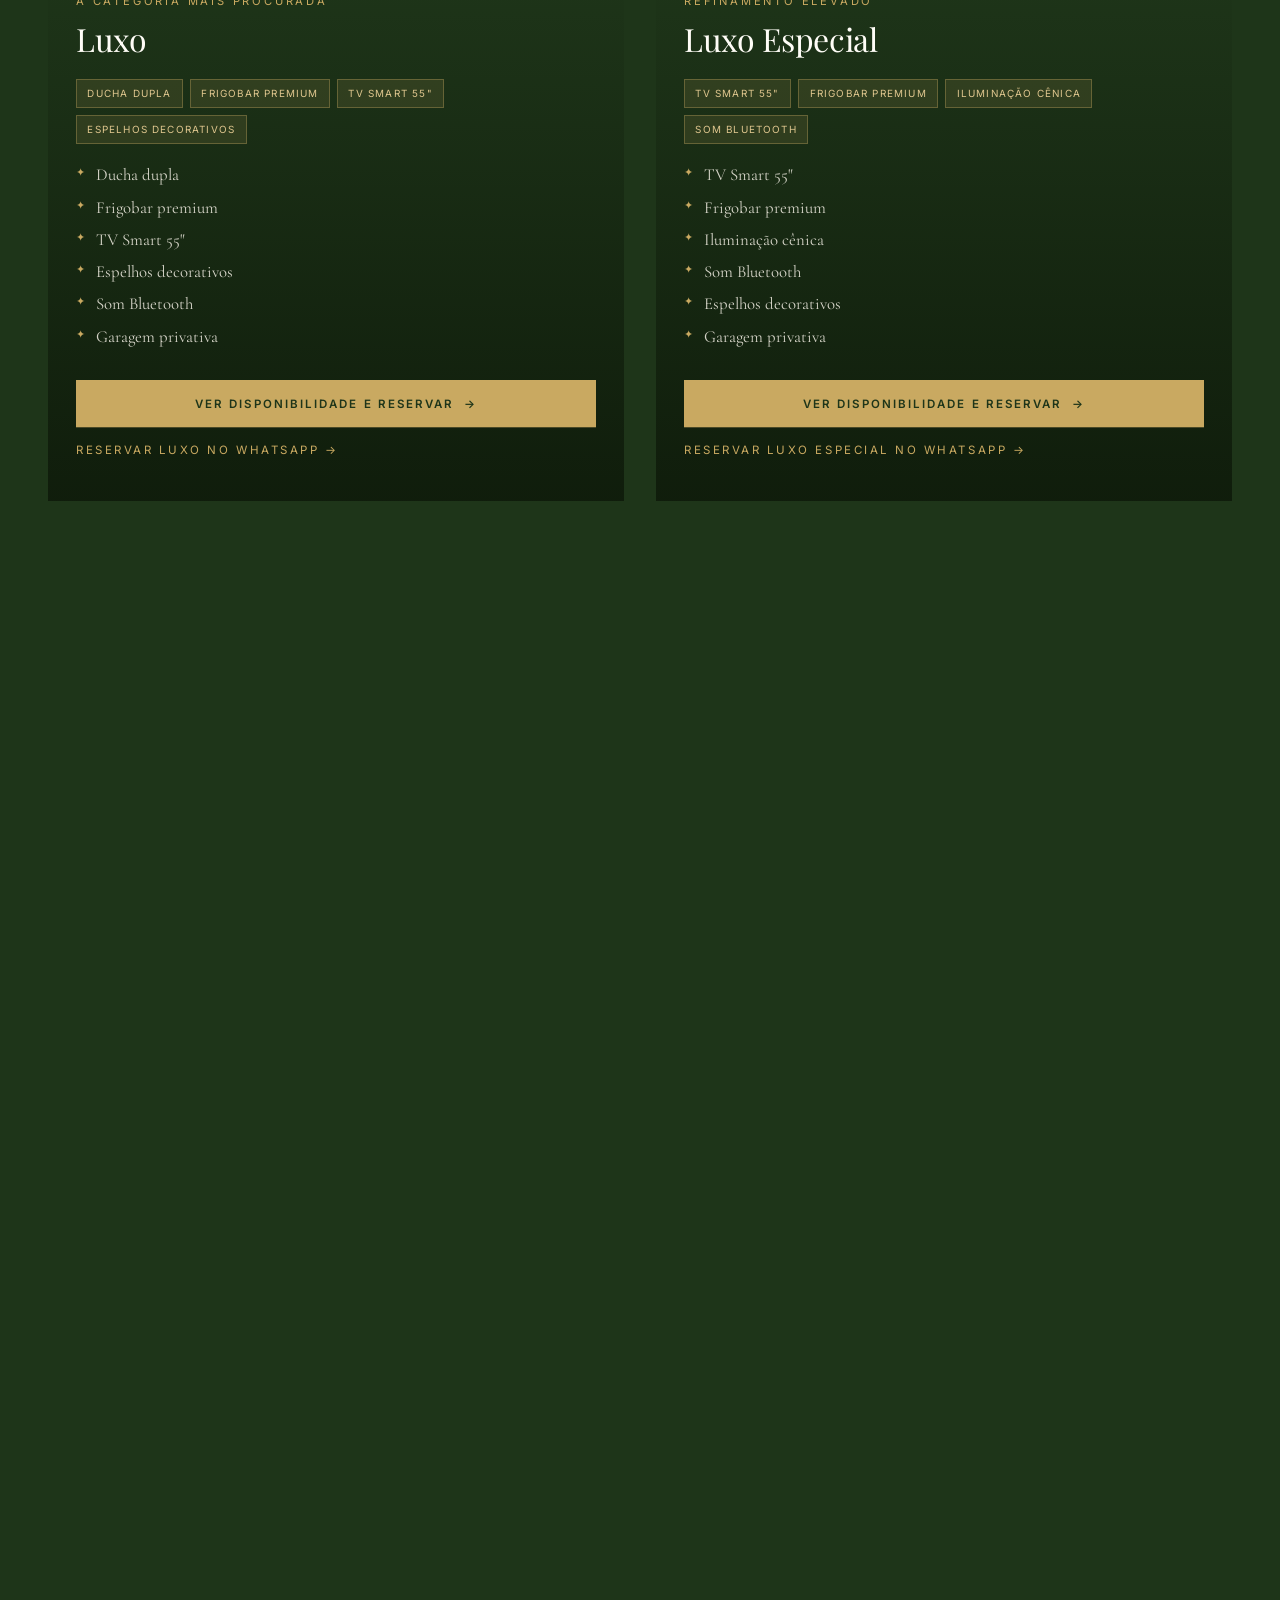
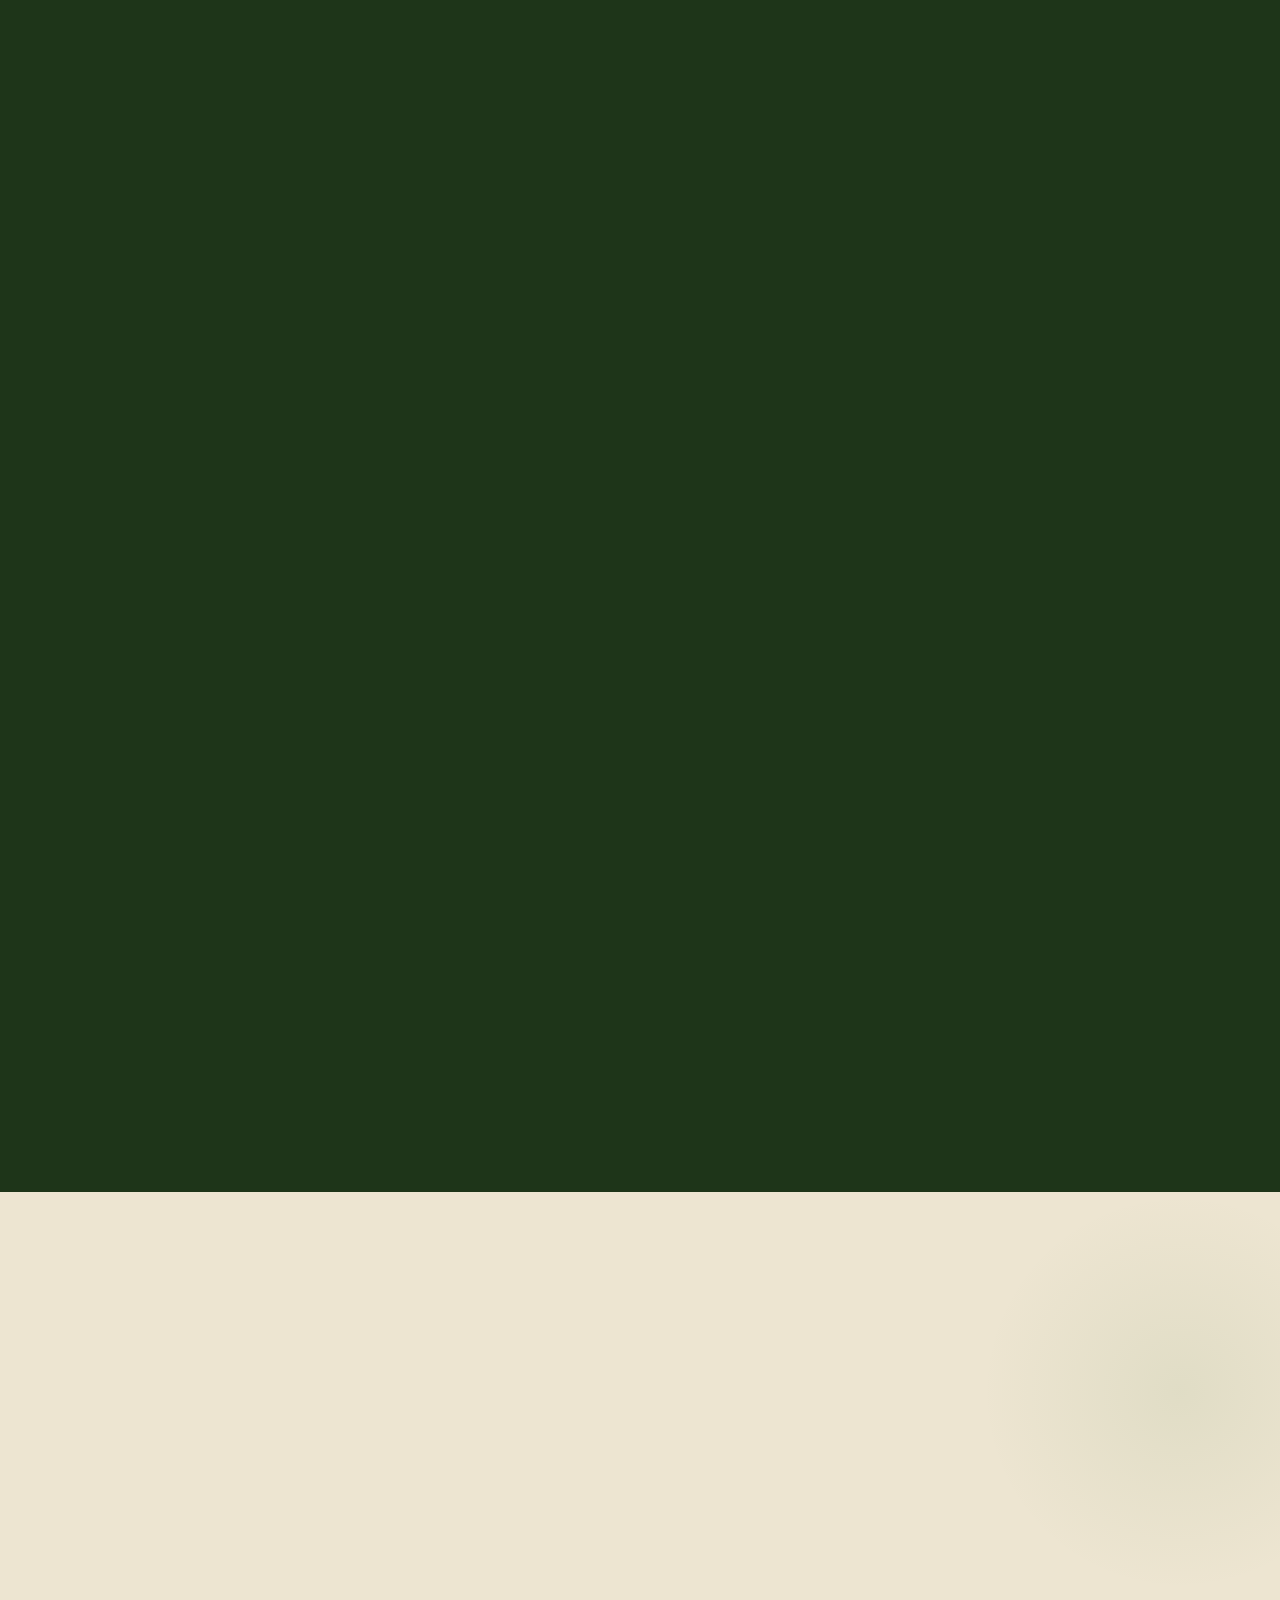
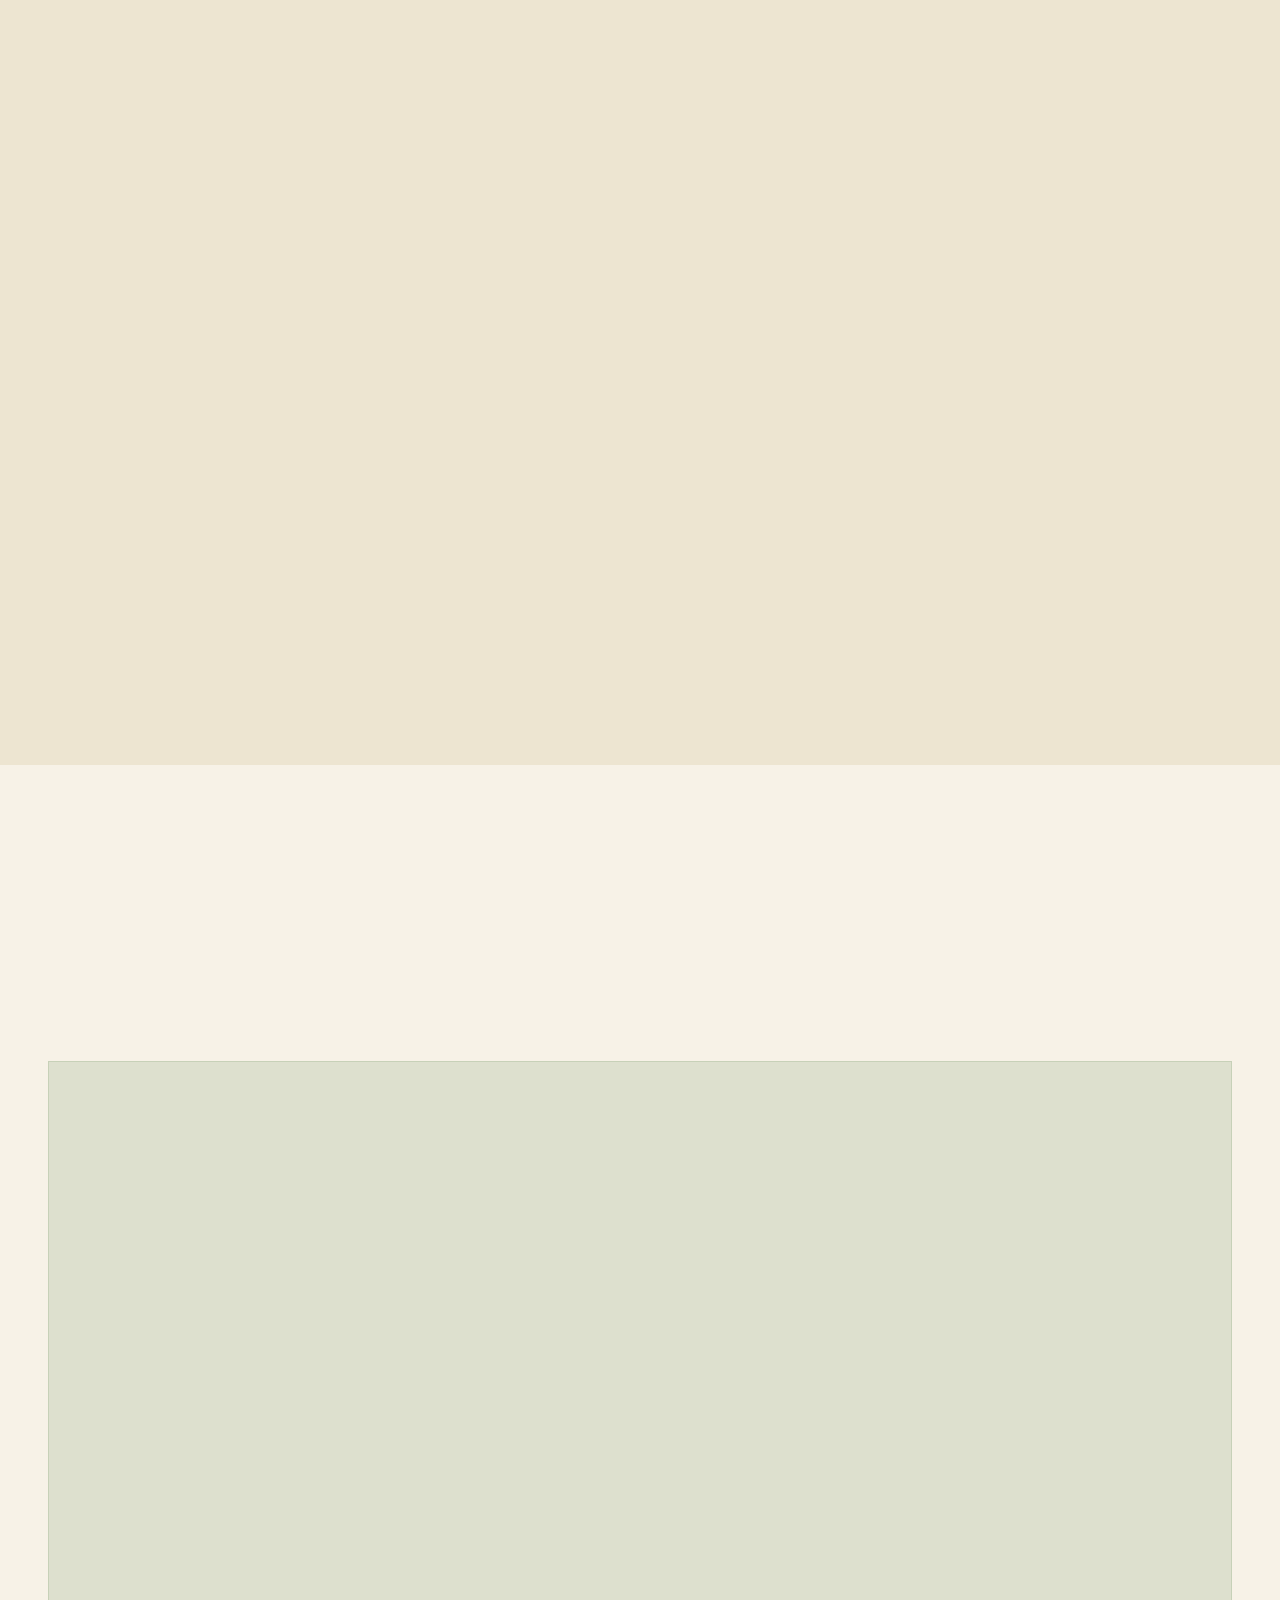
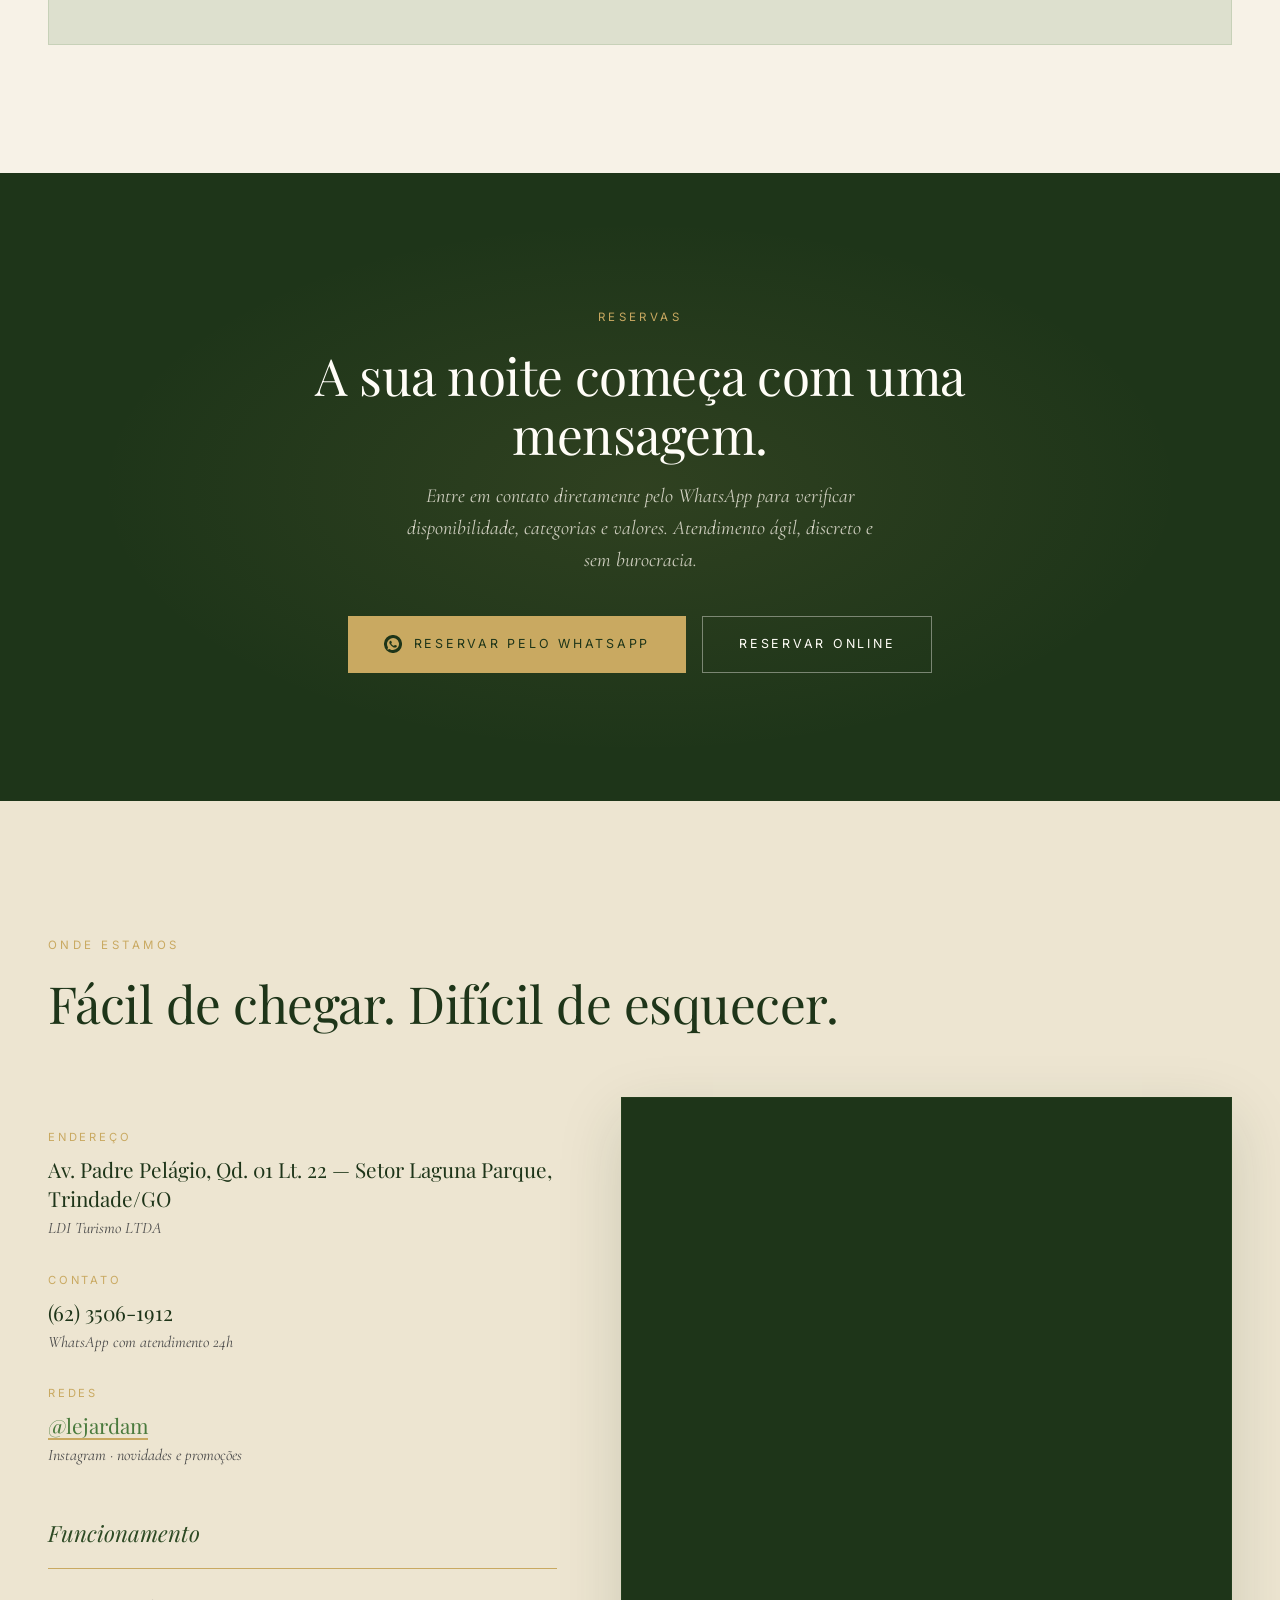
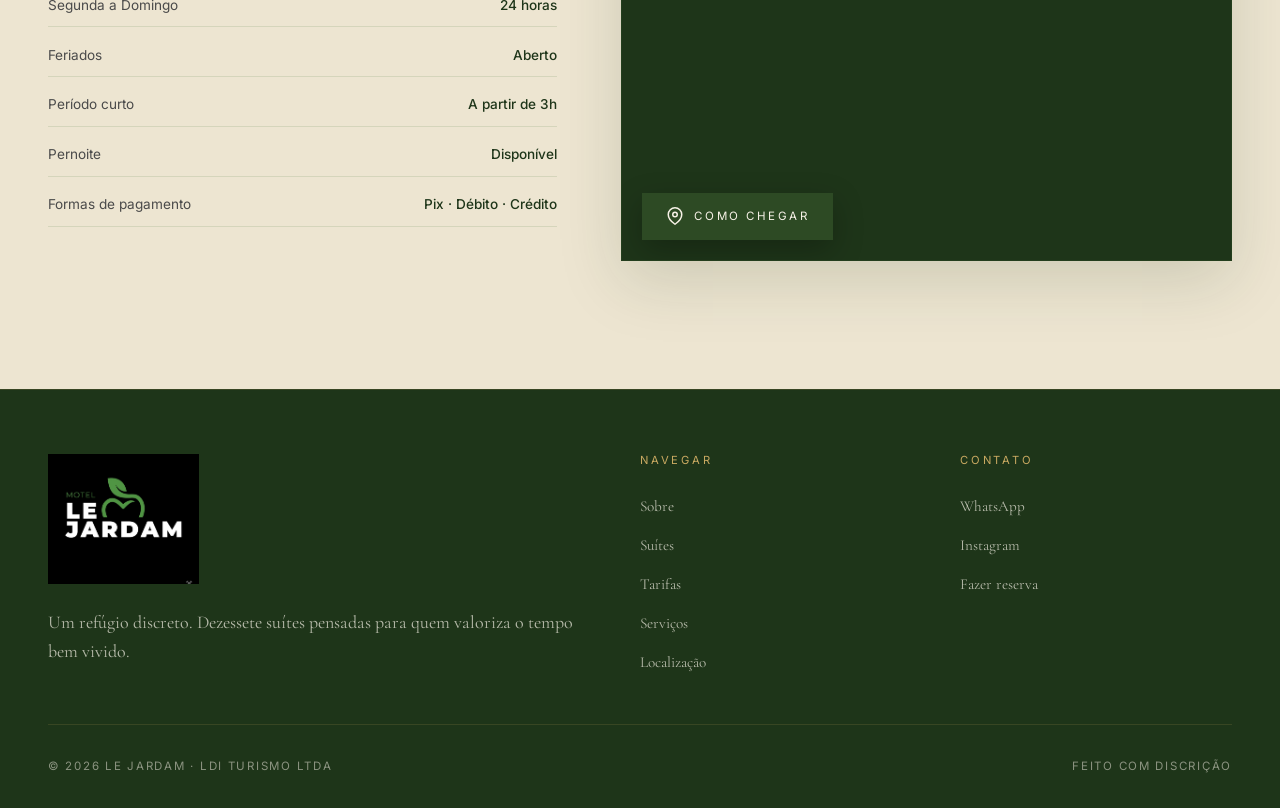
==== commit 8aaf7b99: "Corrige frase da secao Sobre: jardim para Le Jardam" ====
--- a/index.html
+++ b/index.html
@@ -1389,7 +1389,7 @@
           há sempre um espaço à sua espera.
         </p>
         <p style="font-style: italic; color: var(--green-700); margin-top: 2rem;">
-          — Bem-vindo ao jardim que guarda seus segredos.
+          — Bem-vindo ao Le Jardam, que guarda seus segredos.
         </p>
       </div>
       <div class="about-visual reveal">
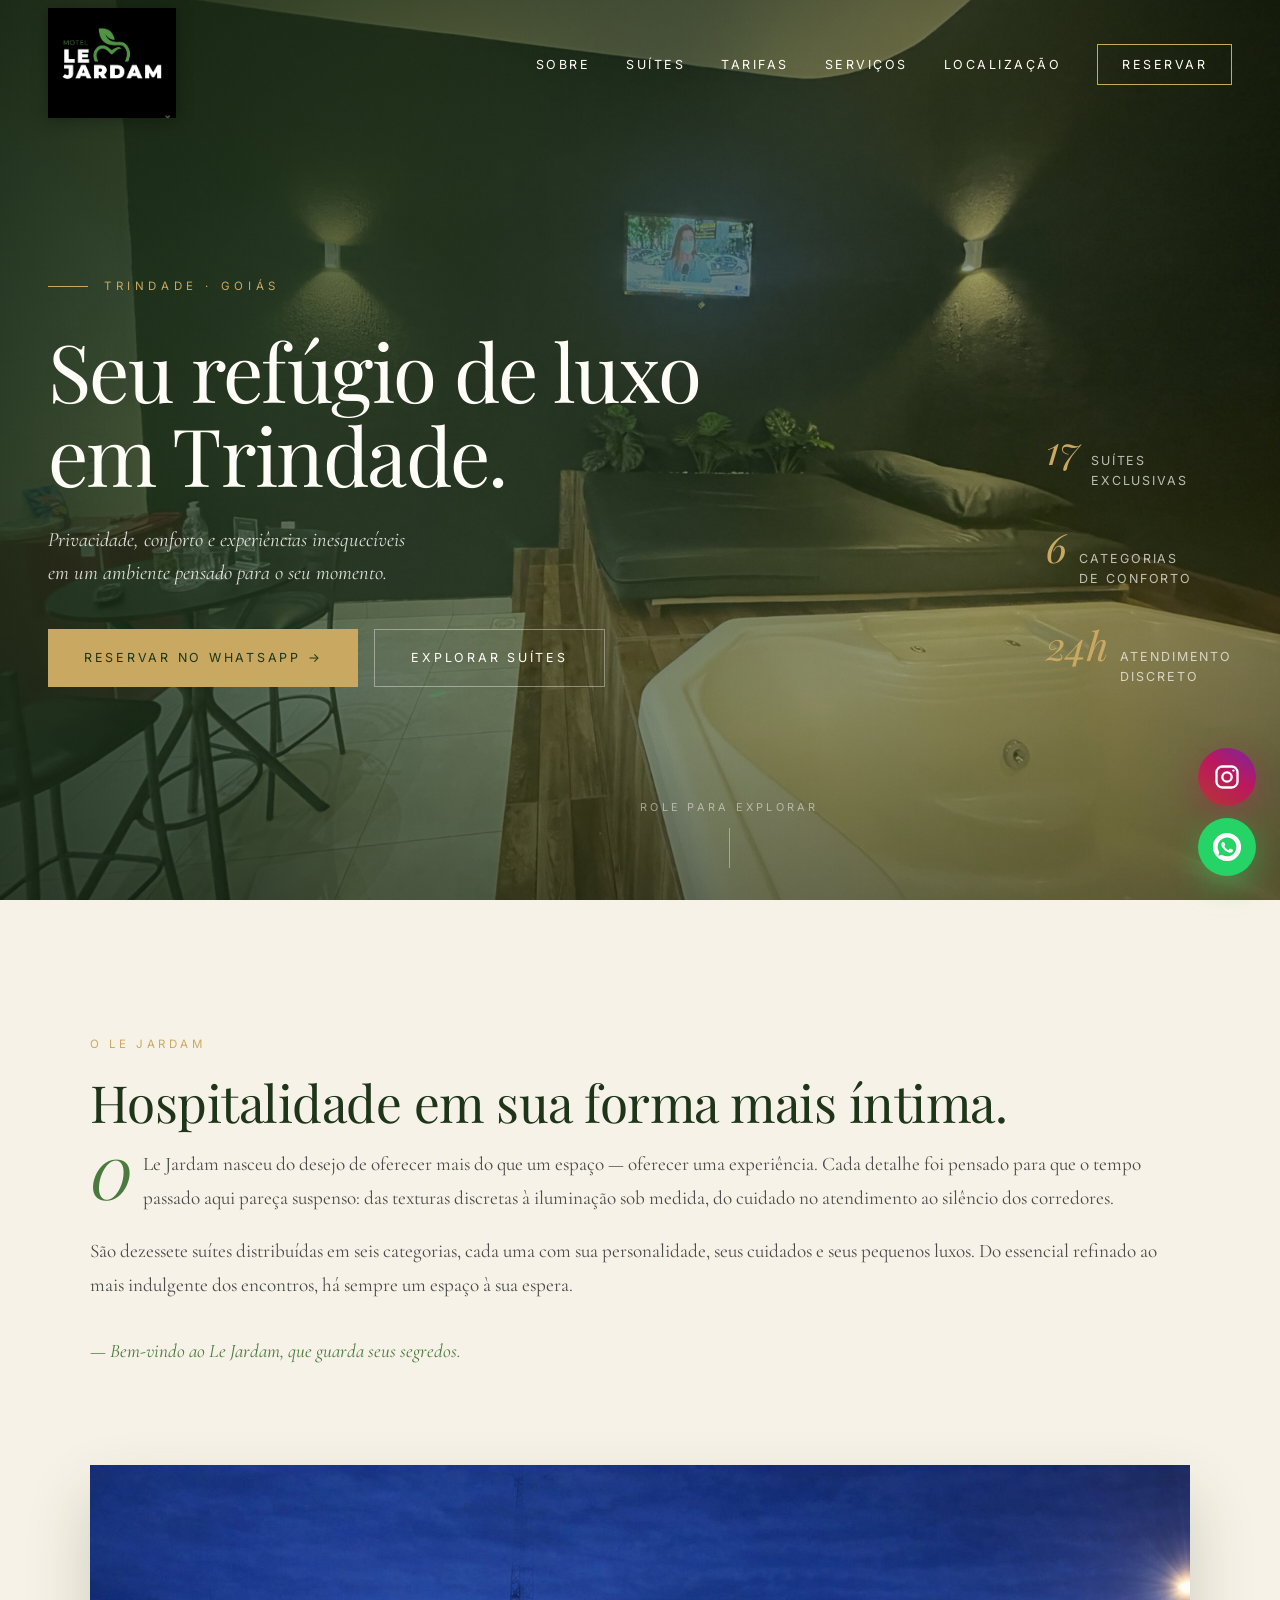
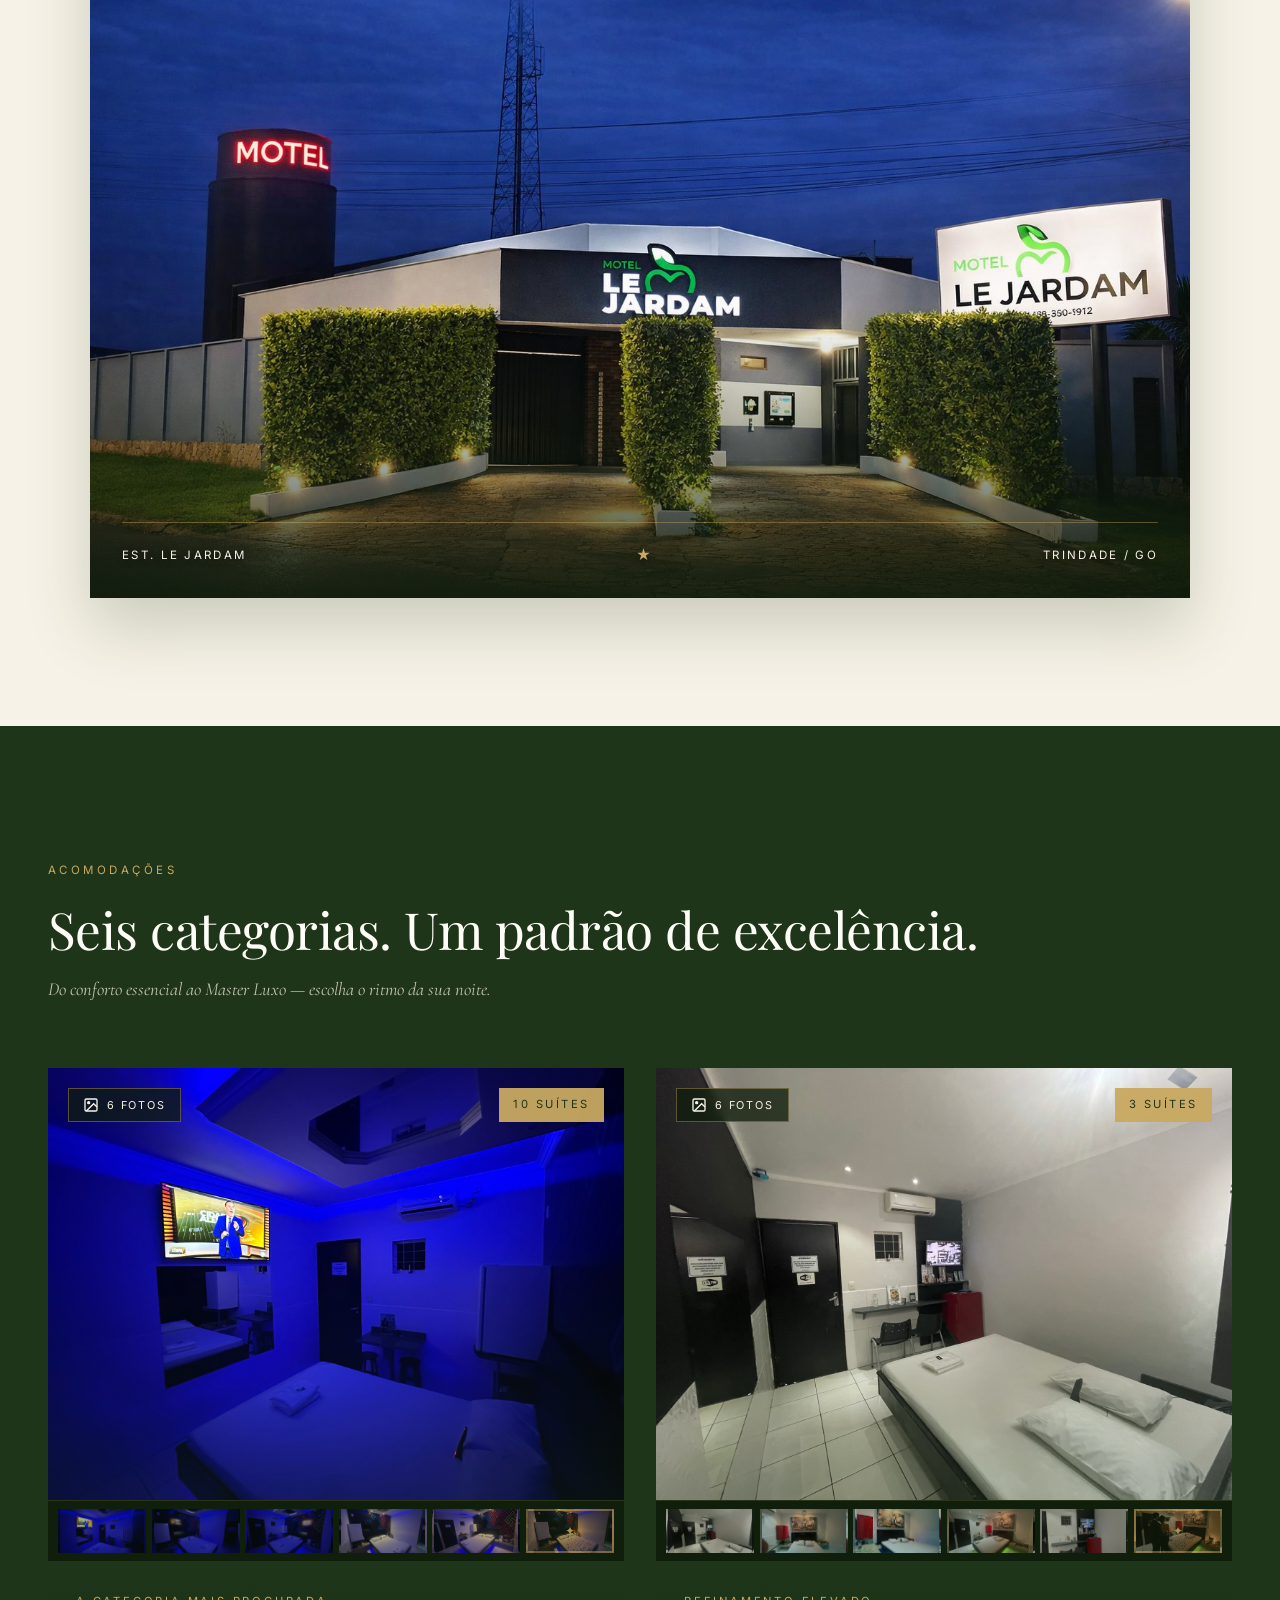
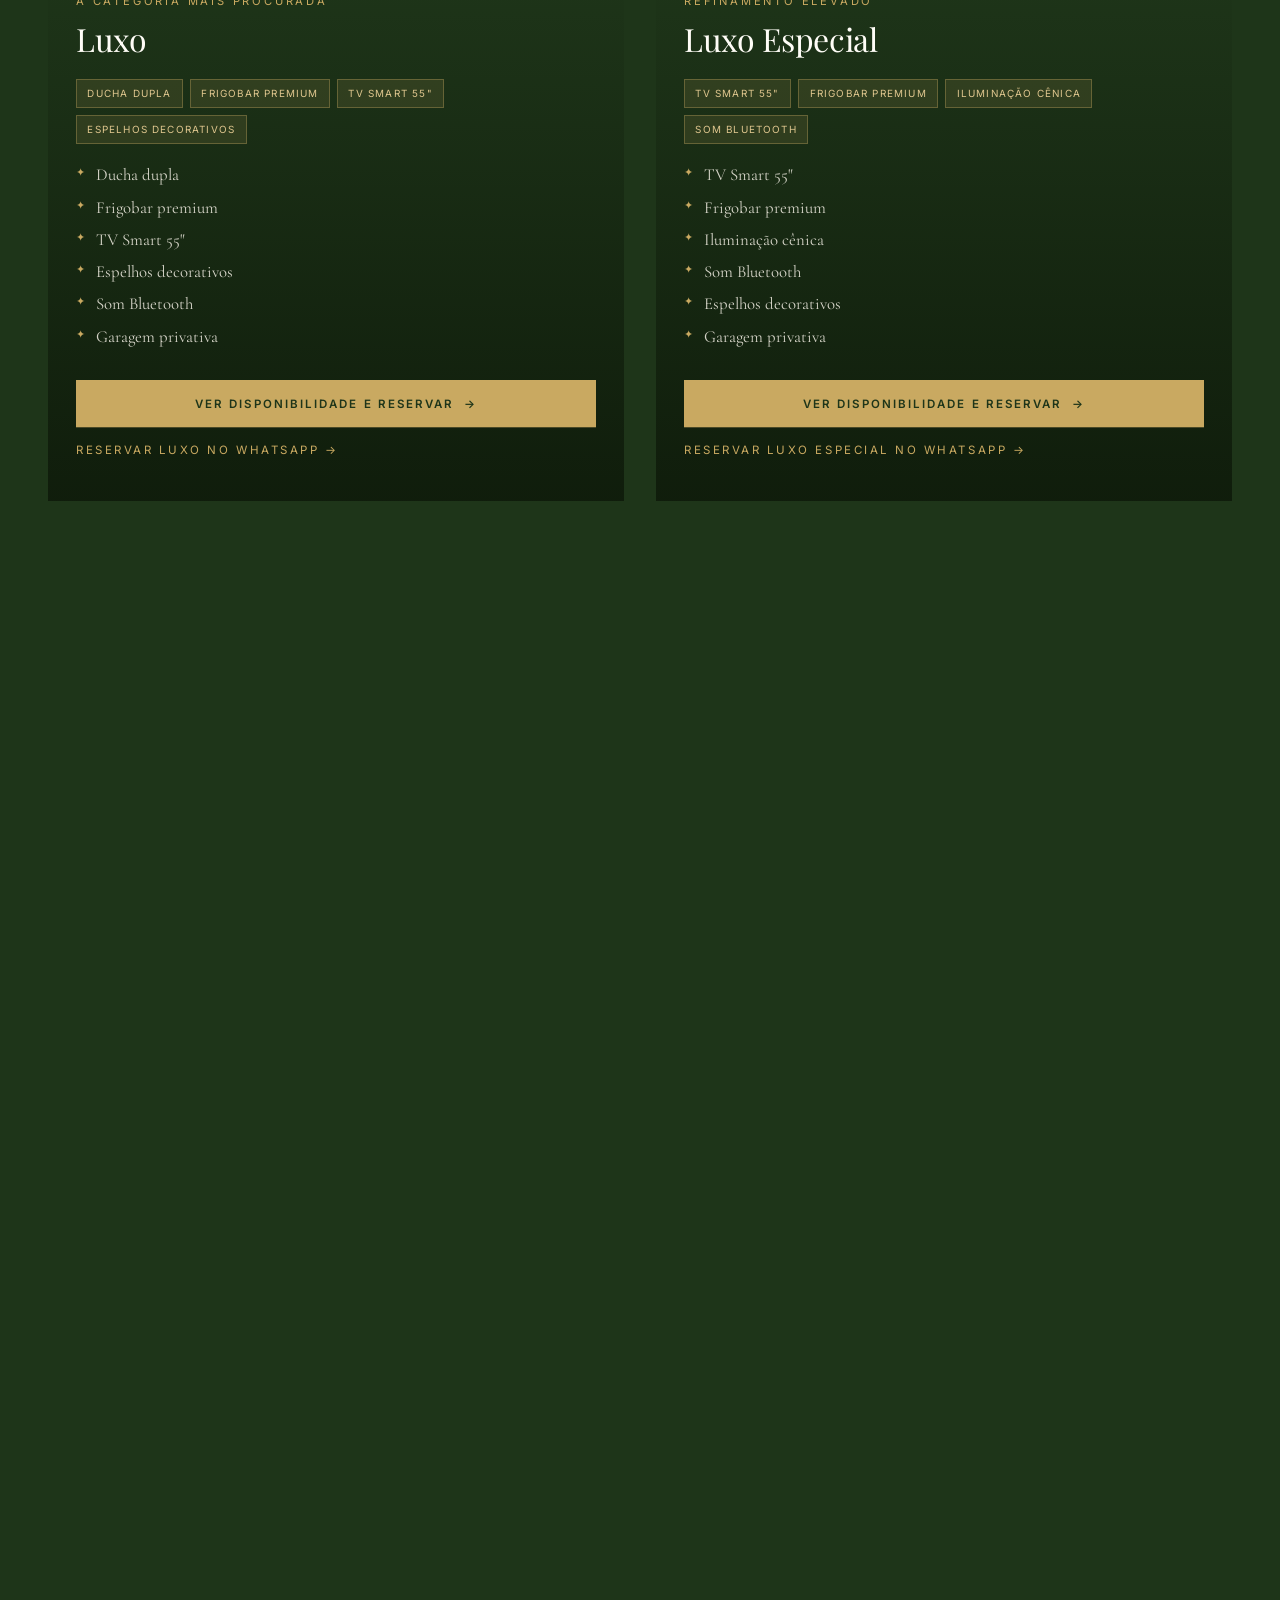
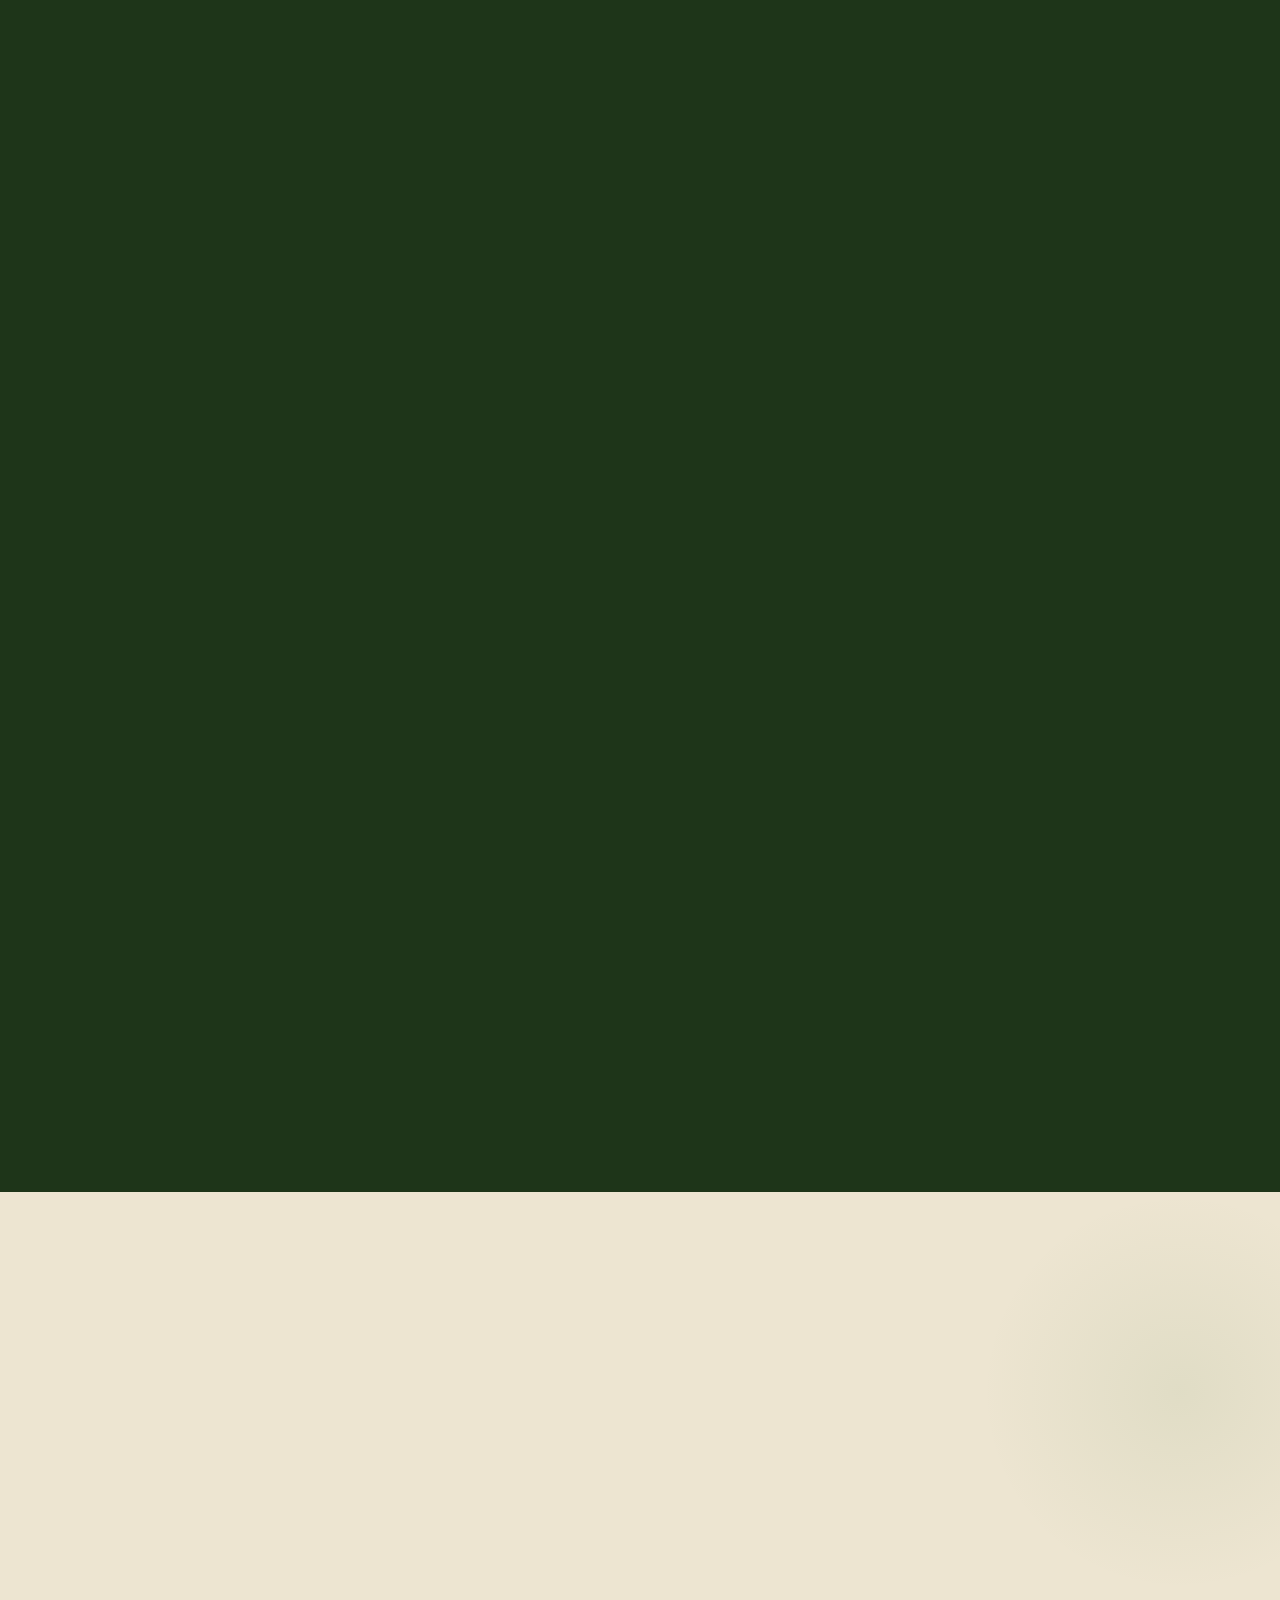
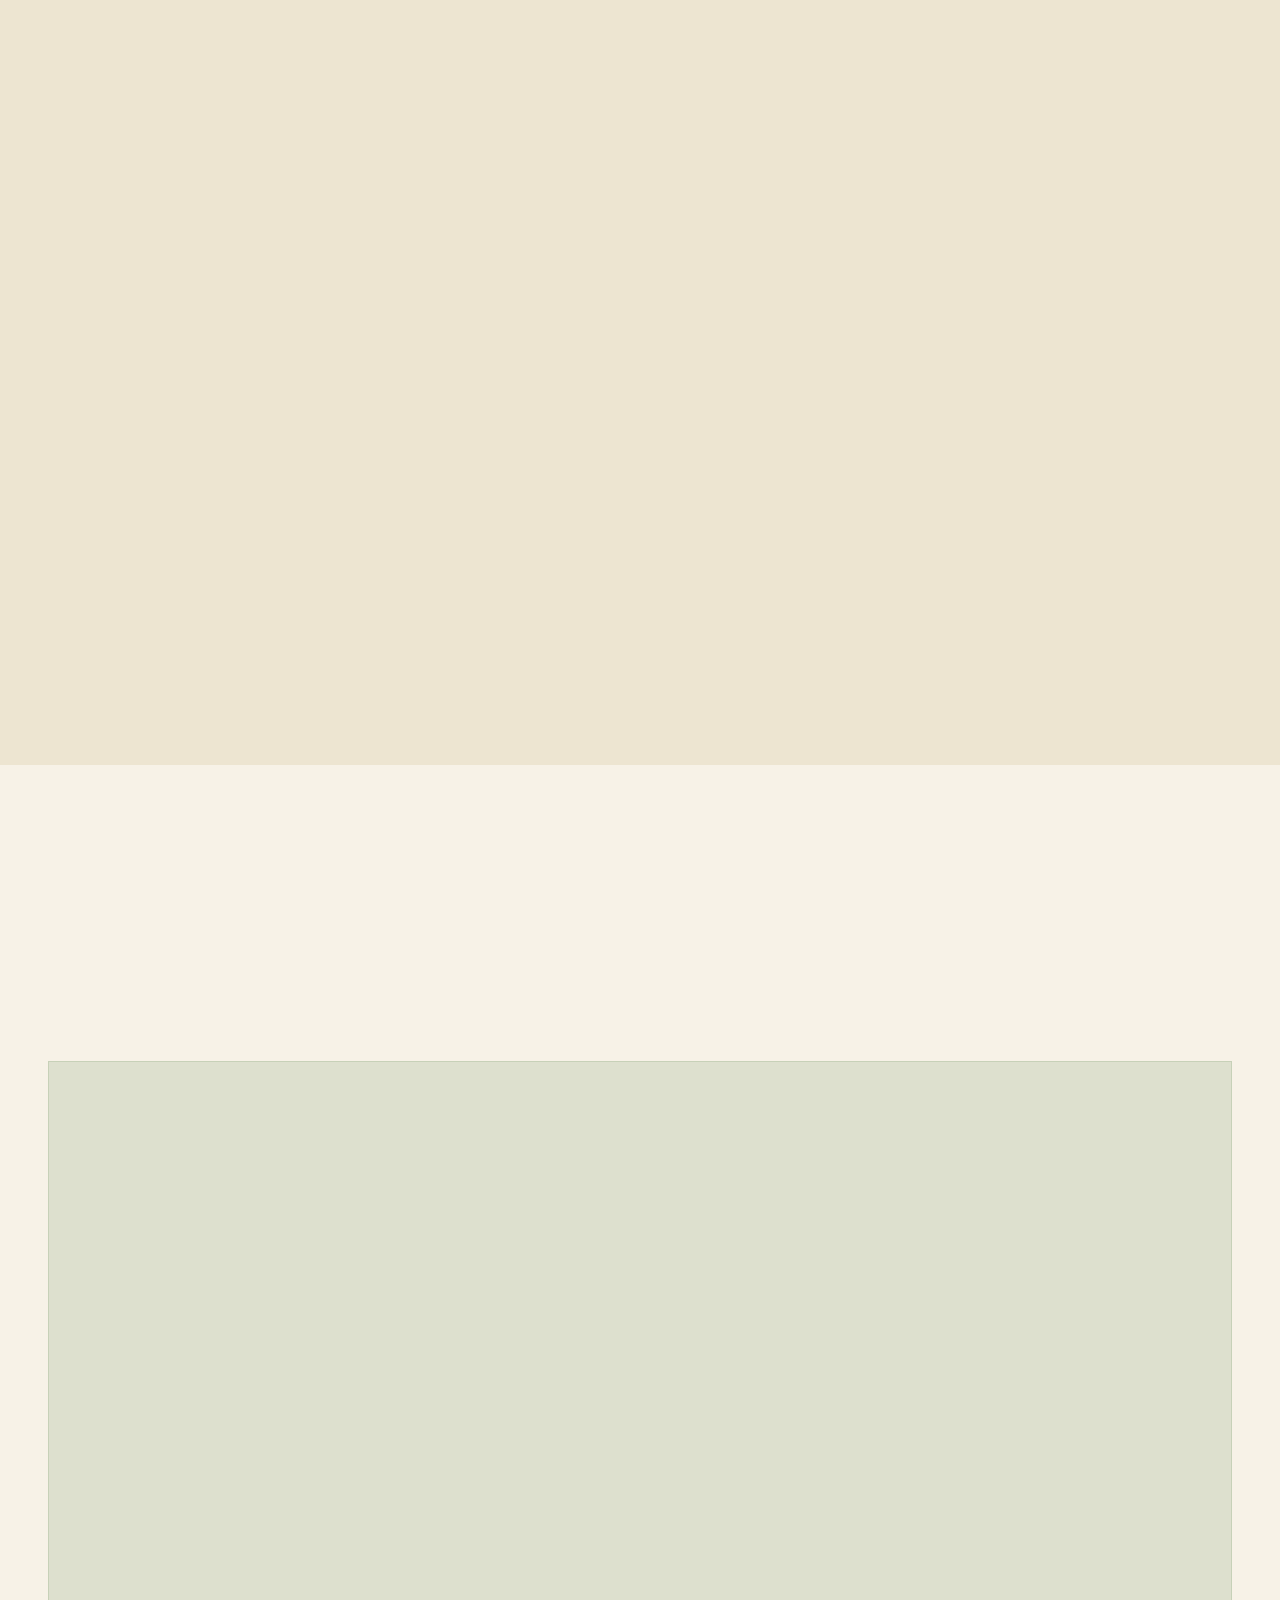
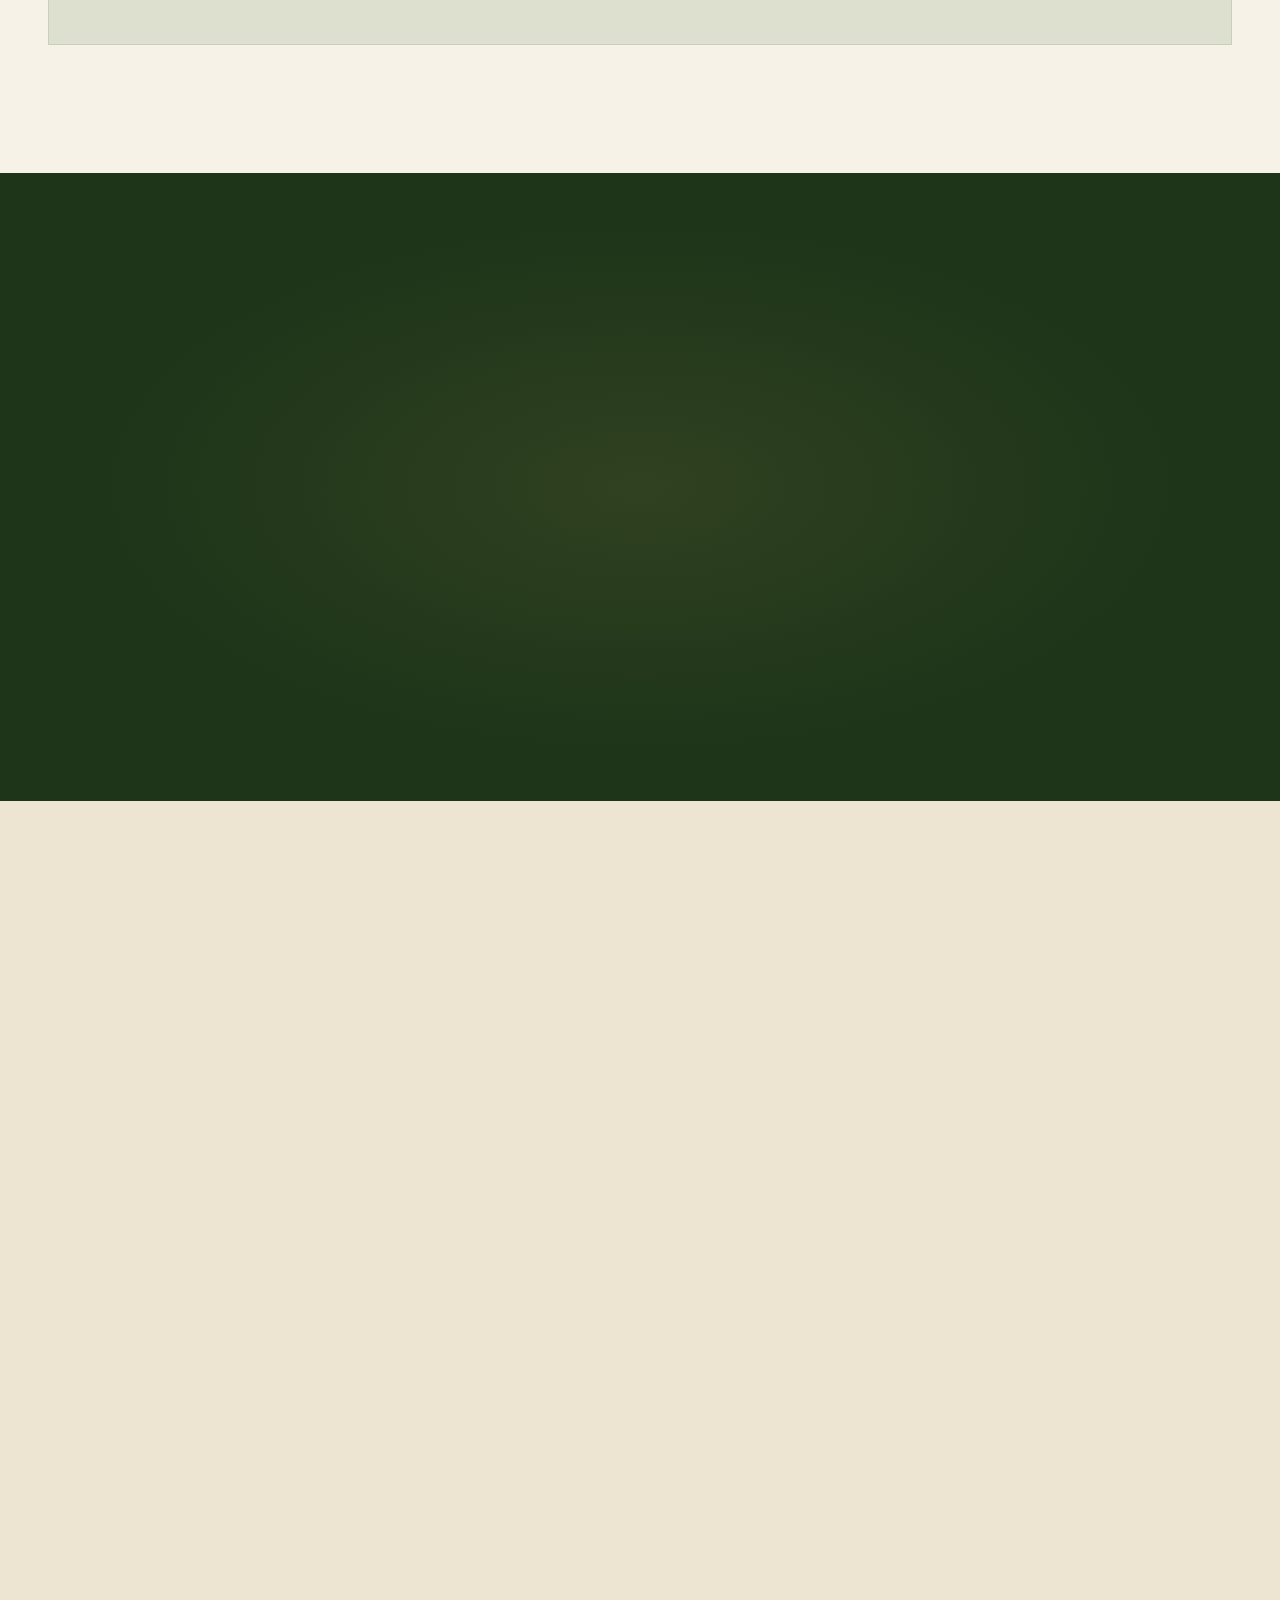
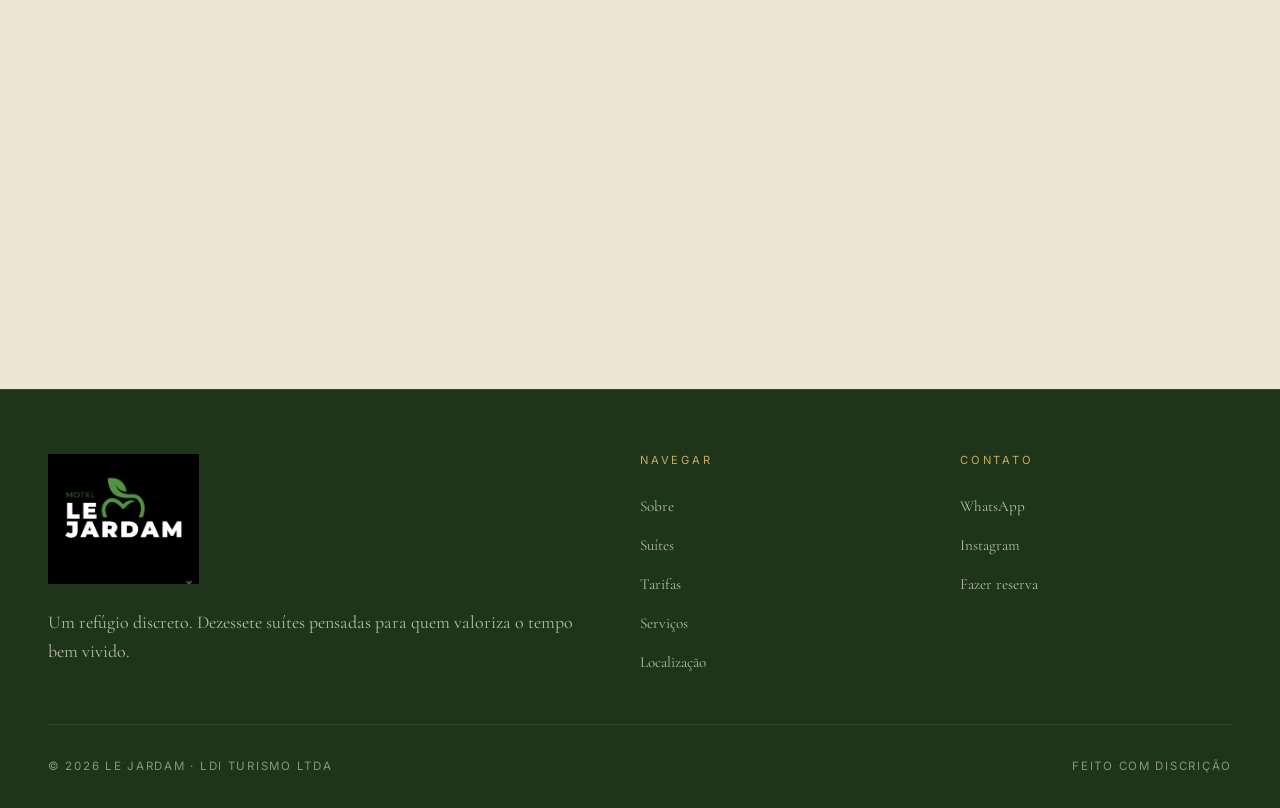
==== commit 9f648c50: "Adiciona botão flutuante do Instagram acima do WhatsApp" ====
--- a/index.html
+++ b/index.html
@@ -61,7 +61,7 @@
   "description": "Motel com 17 suítes exclusivas distribuídas em 6 categorias: Luxo, Luxo Especial, Gran Luxo, Master Luxo, Hot e Soft. Atendimento 24 horas em Trindade/GO.",
   "url": "https://lejardammotel.com.br/",
   "telephone": "+556235061912",
-  "priceRange": "R$ 89,90 - R$ 399,90",
+  "priceRange": "R$ 89,90 - R$ 323,92",
   "image": "https://lejardammotel.com.br/logo-lejardam.jpeg",
   "logo": "https://lejardammotel.com.br/logo-lejardam.jpeg",
   "address": {
@@ -1186,17 +1186,28 @@
   .cat-card-gallery-btn { font-size: 0.62rem; padding: 0.45rem 0.7rem; }
 }
 
-/* ============ FLOATING WHATSAPP ============ */
+/* ============ REDES SOCIAIS FLUTUANTES ============ */
+.social-float {
+  position: fixed; bottom: 1.5rem; right: 1.5rem; z-index: 90;
+  display: flex; flex-direction: column; gap: 12px;
+}
+.social-float a {
+  width: 58px; height: 58px; border-radius: 50%;
+  color: white;
+  display: flex; align-items: center; justify-content: center;
+  transition: transform 0.3s;
+}
+.social-float a:hover { transform: scale(1.08); }
+.social-float svg { width: 28px; height: 28px; }
+.ig-float {
+  background: linear-gradient(35deg, #b33932, #bc185d 55%, #7826a0);
+  box-shadow: 0 10px 30px rgba(188, 24, 93, 0.35);
+}
 .wa-float {
-  position: fixed; bottom: 1.5rem; right: 1.5rem; z-index: 90;
-  width: 58px; height: 58px; border-radius: 50%;
-  background: #25d366; color: white;
-  display: flex; align-items: center; justify-content: center;
+  background: #25d366;
   box-shadow: 0 10px 30px rgba(37,211,102,0.4);
-  transition: transform 0.3s;
-}
-.wa-float:hover { transform: scale(1.08); }
-.wa-float svg { width: 28px; height: 28px; fill: currentColor; }
+}
+.wa-float svg { fill: currentColor; }
 
 /* ============ REVEAL ANIMATION ============ */
 .reveal { opacity: 0; transform: translateY(30px); transition: opacity 0.9s, transform 0.9s; }
@@ -1454,27 +1465,27 @@
         <tbody>
           <tr class="is-featured">
             <td><span class="cat-tag">Master Luxo</span></td>
-            <td>R$ 209,90</td><td>R$ 229,90</td><td>R$ 399,90</td><td>R$ 40</td>
+            <td>R$ 209,90</td><td>R$ 229,90</td><td>R$ 323,92</td><td>R$ 40</td>
           </tr>
           <tr>
             <td><span class="cat-tag">Gran Luxo</span></td>
-            <td>R$ 149,90</td><td>R$ 189,90</td><td>R$ 329,90</td><td>R$ 40</td>
+            <td>R$ 149,90</td><td>R$ 189,90</td><td>R$ 267,99</td><td>R$ 40</td>
           </tr>
           <tr>
             <td><span class="cat-tag">Luxo Especial</span></td>
-            <td>R$ 119,90</td><td>R$ 139,90</td><td>R$ 229,90</td><td>R$ 40</td>
+            <td>R$ 119,90</td><td>R$ 139,90</td><td>R$ 186,99</td><td>R$ 40</td>
           </tr>
           <tr>
             <td><span class="cat-tag">Luxo</span></td>
-            <td>R$ 89,90</td><td>R$ 119,90</td><td>R$ 189,90</td><td>R$ 30</td>
+            <td>R$ 89,90</td><td>R$ 119,90</td><td>R$ 153,82</td><td>R$ 30</td>
           </tr>
           <tr>
             <td><span class="cat-tag">Soft</span></td>
-            <td>R$ 189,90</td><td>R$ 219,90</td><td>R$ 379,90</td><td>R$ 40</td>
+            <td>R$ 169,90</td><td>R$ 179,90</td><td>R$ 283,42</td><td>R$ 40</td>
           </tr>
           <tr>
             <td><span class="cat-tag">Hot</span></td>
-            <td>R$ 159,90</td><td>R$ 199,90</td><td>R$ 349,90</td><td>R$ 40</td>
+            <td>R$ 159,90</td><td>R$ 199,90</td><td>R$ 210,52</td><td>R$ 40</td>
           </tr>
         </tbody>
       </table>
@@ -1495,27 +1506,27 @@
         <tbody>
           <tr class="is-featured">
             <td><span class="cat-tag">Master Luxo</span></td>
-            <td>R$ 249,90</td><td>R$ 269,90</td><td>R$ 399,90</td><td>R$ 40</td>
+            <td>R$ 249,90</td><td>R$ 269,90</td><td>R$ 323,92</td><td>R$ 40</td>
           </tr>
           <tr>
             <td><span class="cat-tag">Gran Luxo</span></td>
-            <td>R$ 179,90</td><td>R$ 219,90</td><td>R$ 349,90</td><td>R$ 40</td>
+            <td>R$ 179,90</td><td>R$ 219,90</td><td>R$ 283,42</td><td>R$ 40</td>
           </tr>
           <tr>
             <td><span class="cat-tag">Luxo Especial</span></td>
-            <td>R$ 149,90</td><td>R$ 169,90</td><td>R$ 279,90</td><td>R$ 40</td>
+            <td>R$ 149,90</td><td>R$ 169,90</td><td>R$ 199,90</td><td>R$ 40</td>
           </tr>
           <tr>
             <td><span class="cat-tag">Luxo</span></td>
-            <td>R$ 99,90</td><td>R$ 129,90</td><td>R$ 229,90</td><td>R$ 30</td>
+            <td>R$ 99,90</td><td>R$ 129,90</td><td>R$ 186,99</td><td>R$ 30</td>
           </tr>
           <tr>
             <td><span class="cat-tag">Soft</span></td>
-            <td>R$ 229,90</td><td>R$ 259,90</td><td>R$ 399,90</td><td>R$ 40</td>
+            <td>R$ 189,90</td><td>R$ 199,90</td><td>R$ 283,42</td><td>R$ 40</td>
           </tr>
           <tr>
             <td><span class="cat-tag">Hot</span></td>
-            <td>R$ 189,90</td><td>R$ 209,90</td><td>R$ 349,90</td><td>R$ 40</td>
+            <td>R$ 189,90</td><td>R$ 209,90</td><td>R$ 226,72</td><td>R$ 40</td>
           </tr>
         </tbody>
       </table>
@@ -1744,9 +1755,18 @@
   </div>
 </div>
 
-<a href="#" id="waFloat" class="wa-float" aria-label="WhatsApp">
-  <svg viewBox="0 0 24 24"><path d="M20.52 3.48A12 12 0 003.48 20.52L2 22l1.52-1.48A12 12 0 0020.52 3.48zM12 20a8 8 0 01-4.09-1.12l-.3-.18-3.03.8.8-3.03-.18-.3A8 8 0 1112 20zm4.5-5.87c-.25-.12-1.46-.72-1.68-.8-.22-.08-.39-.13-.55.13s-.63.8-.77.97c-.14.17-.28.19-.53.06a6.5 6.5 0 01-1.92-1.19 7.17 7.17 0 01-1.32-1.65c-.14-.24 0-.37.11-.5.11-.11.24-.28.36-.42.12-.14.16-.24.24-.4.08-.17.04-.31-.02-.44l-.76-1.84c-.2-.48-.4-.41-.55-.42h-.47a.9.9 0 00-.66.31c-.22.24-.85.83-.85 2.03s.87 2.35 1 2.52c.12.17 1.73 2.64 4.2 3.7.58.25 1.04.4 1.4.51.59.19 1.12.16 1.54.1.47-.07 1.46-.6 1.67-1.18.2-.58.2-1.08.15-1.18-.06-.1-.22-.16-.47-.28z"/></svg>
-</a>
+<div class="social-float">
+  <a class="ig-float" href="https://instagram.com/lejardam" target="_blank" rel="noopener" aria-label="Instagram do Le Jardam (@lejardam)">
+    <svg viewBox="0 0 24 24" fill="none" stroke="currentColor" stroke-width="2" aria-hidden="true">
+      <rect x="3" y="3" width="18" height="18" rx="5"/>
+      <circle cx="12" cy="12" r="4"/>
+      <circle cx="17.5" cy="6.5" r="1" fill="currentColor" stroke="none"/>
+    </svg>
+  </a>
+  <a href="#" id="waFloat" class="wa-float" aria-label="WhatsApp">
+    <svg viewBox="0 0 24 24"><path d="M20.52 3.48A12 12 0 003.48 20.52L2 22l1.52-1.48A12 12 0 0020.52 3.48zM12 20a8 8 0 01-4.09-1.12l-.3-.18-3.03.8.8-3.03-.18-.3A8 8 0 1112 20zm4.5-5.87c-.25-.12-1.46-.72-1.68-.8-.22-.08-.39-.13-.55.13s-.63.8-.77.97c-.14.17-.28.19-.53.06a6.5 6.5 0 01-1.92-1.19 7.17 7.17 0 01-1.32-1.65c-.14-.24 0-.37.11-.5.11-.11.24-.28.36-.42.12-.14.16-.24.24-.4.08-.17.04-.31-.02-.44l-.76-1.84c-.2-.48-.4-.41-.55-.42h-.47a.9.9 0 00-.66.31c-.22.24-.85.83-.85 2.03s.87 2.35 1 2.52c.12.17 1.73 2.64 4.2 3.7.58.25 1.04.4 1.4.51.59.19 1.12.16 1.54.1.47-.07 1.46-.6 1.67-1.18.2-.58.2-1.08.15-1.18-.06-.1-.22-.16-.47-.28z"/></svg>
+  </a>
+</div>
 
 <script>
 /* ============ CONFIG — edite aqui os seus dados ============ */
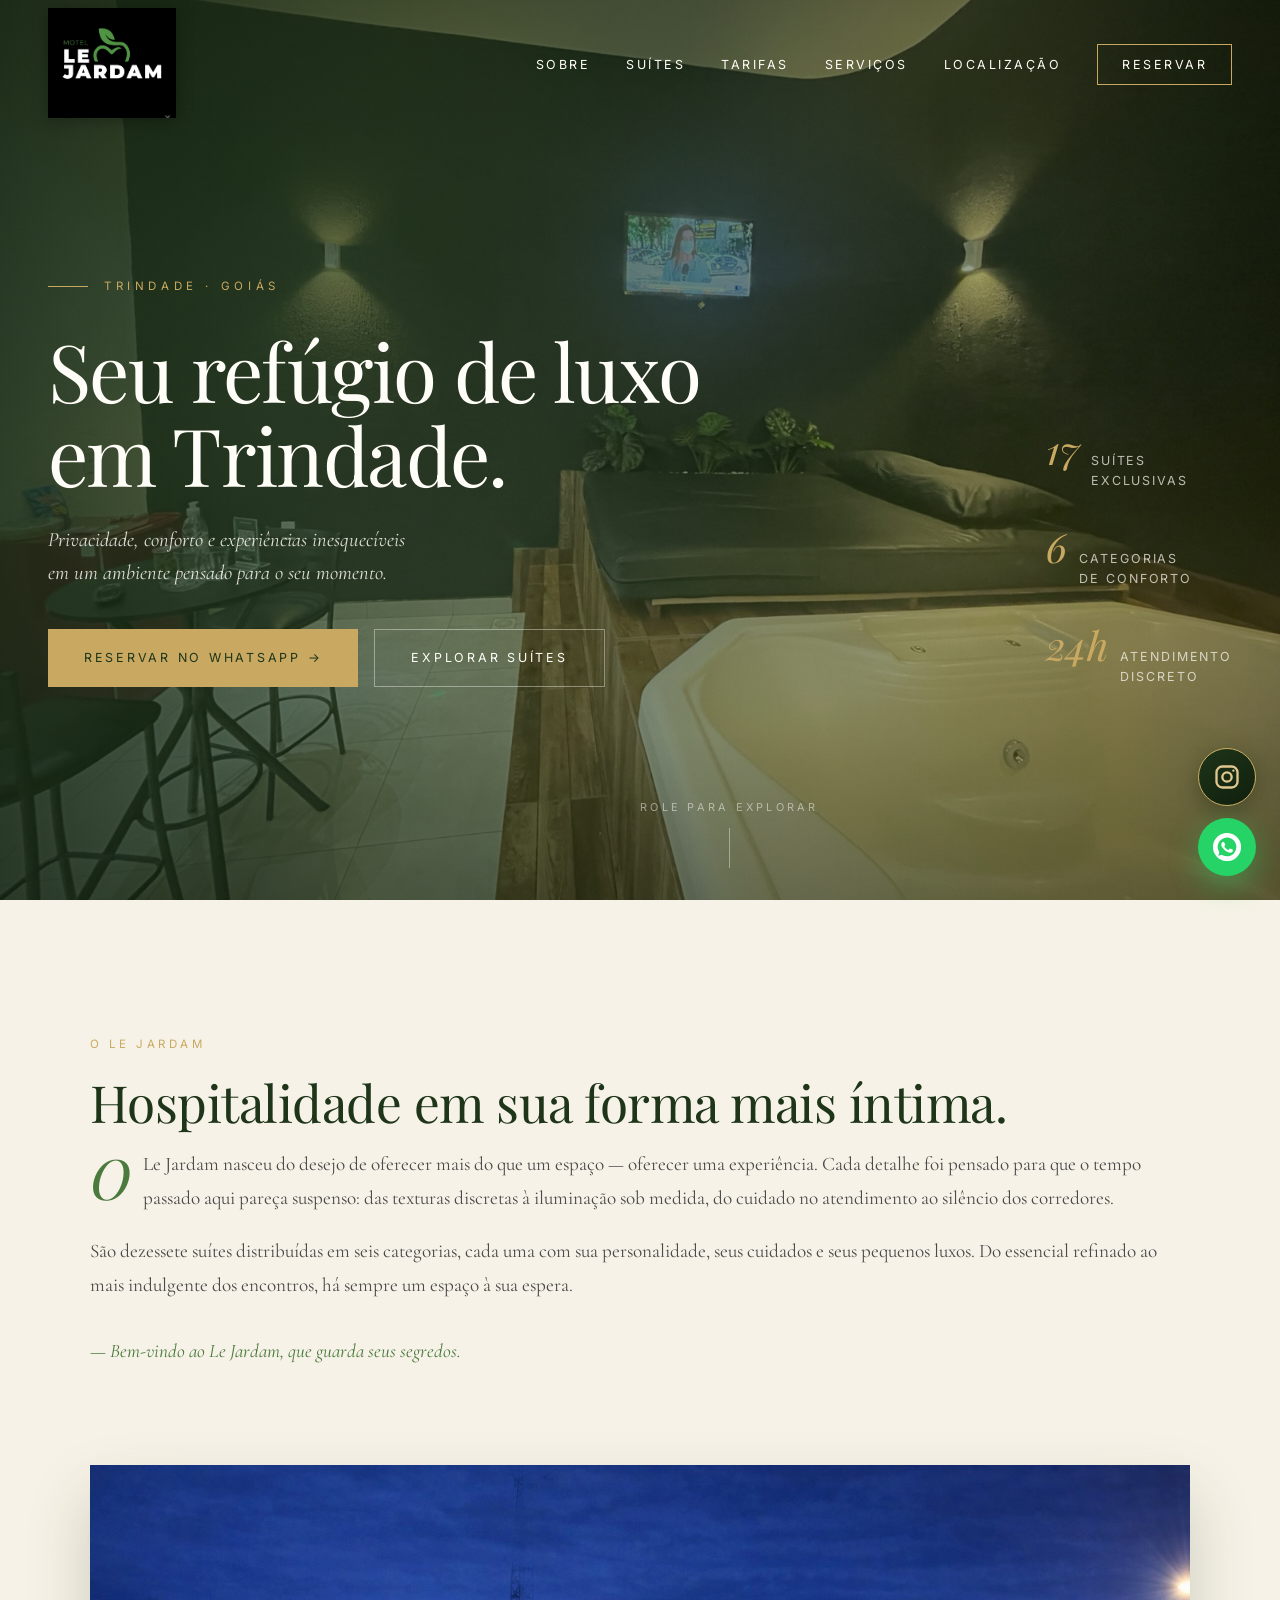
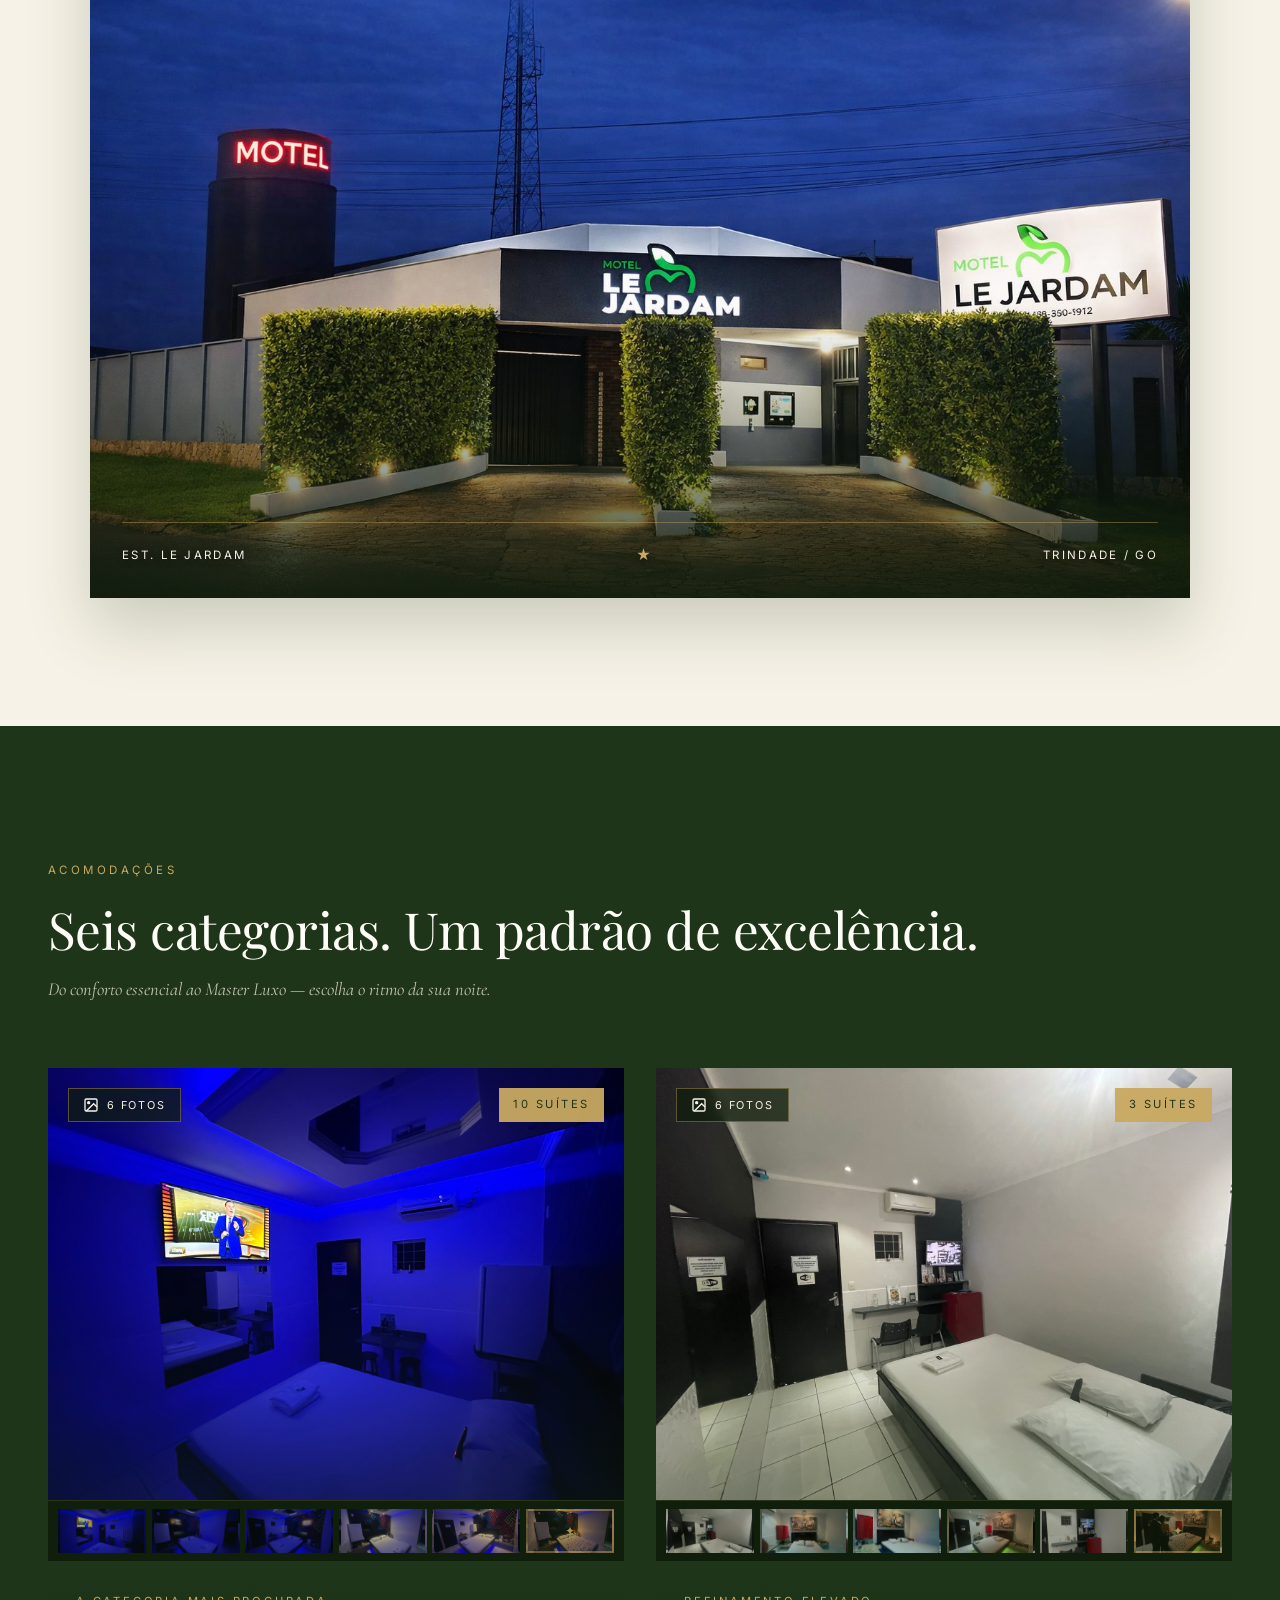
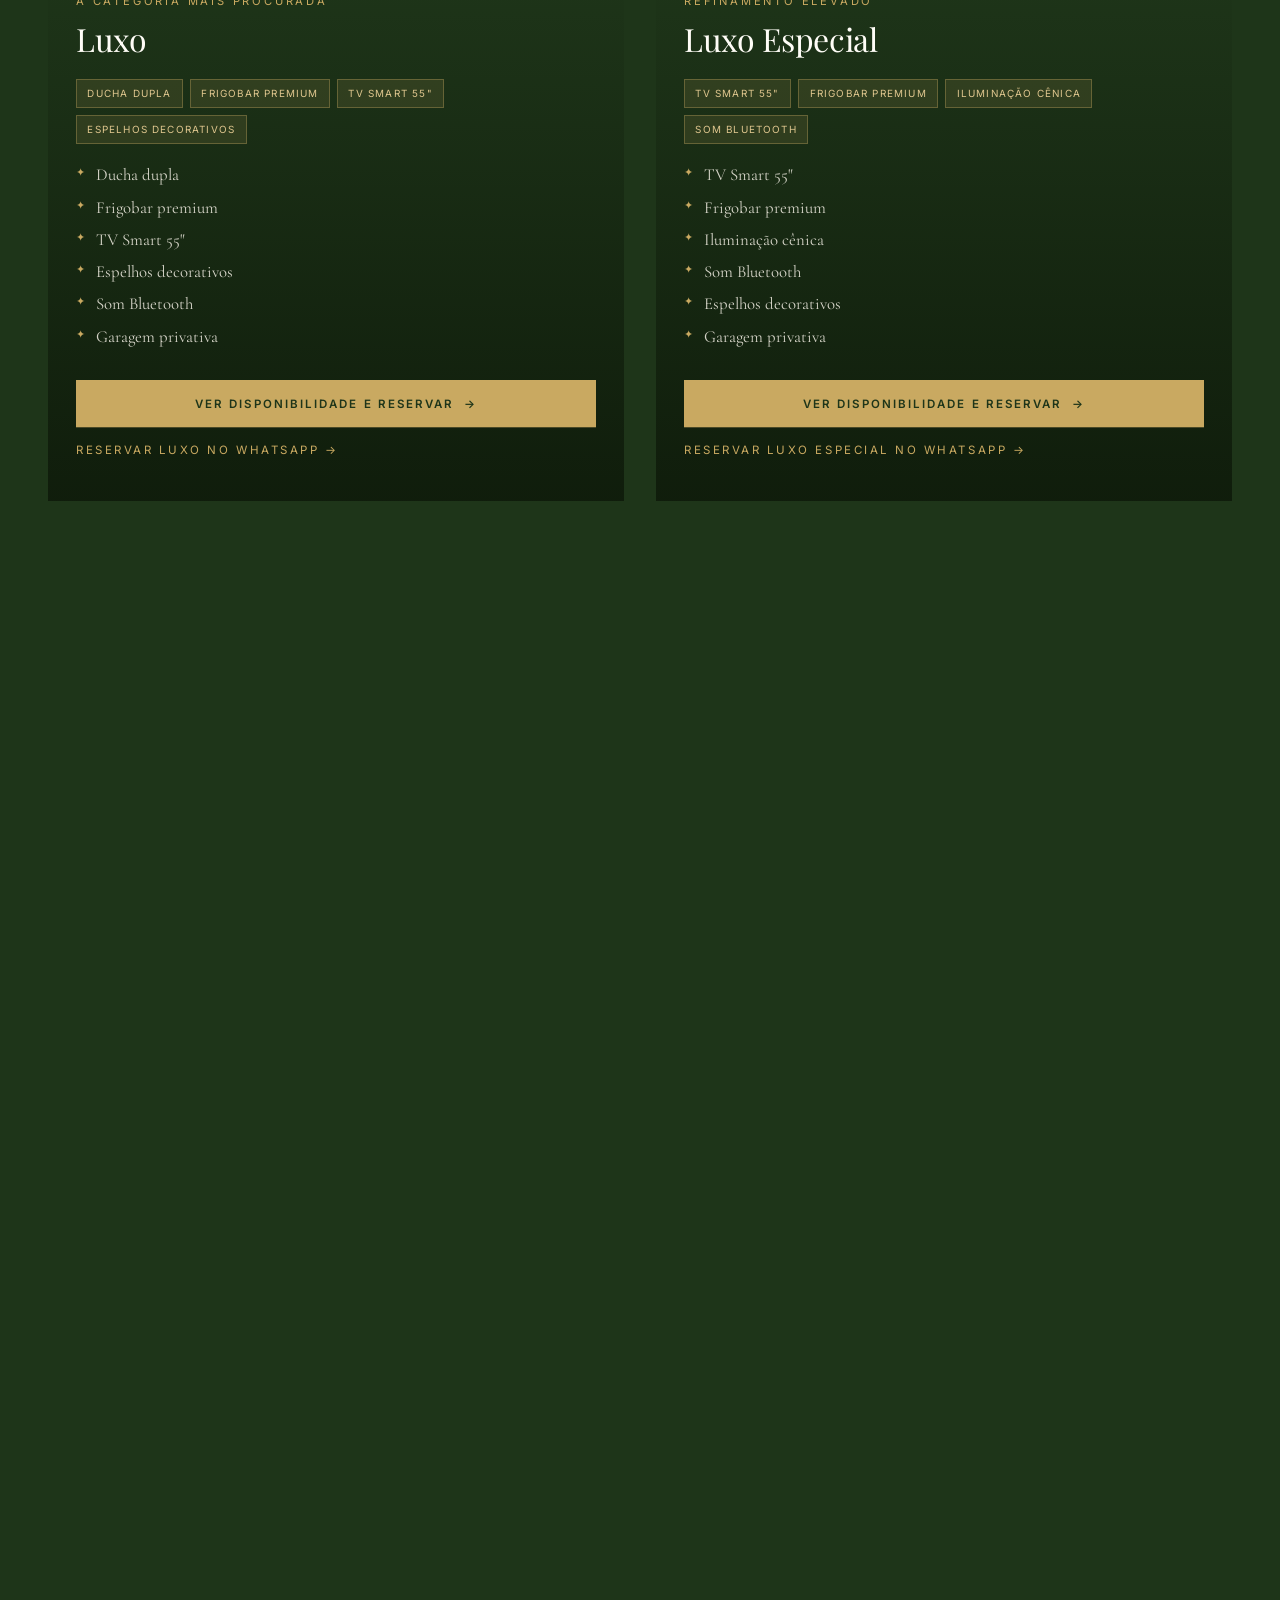
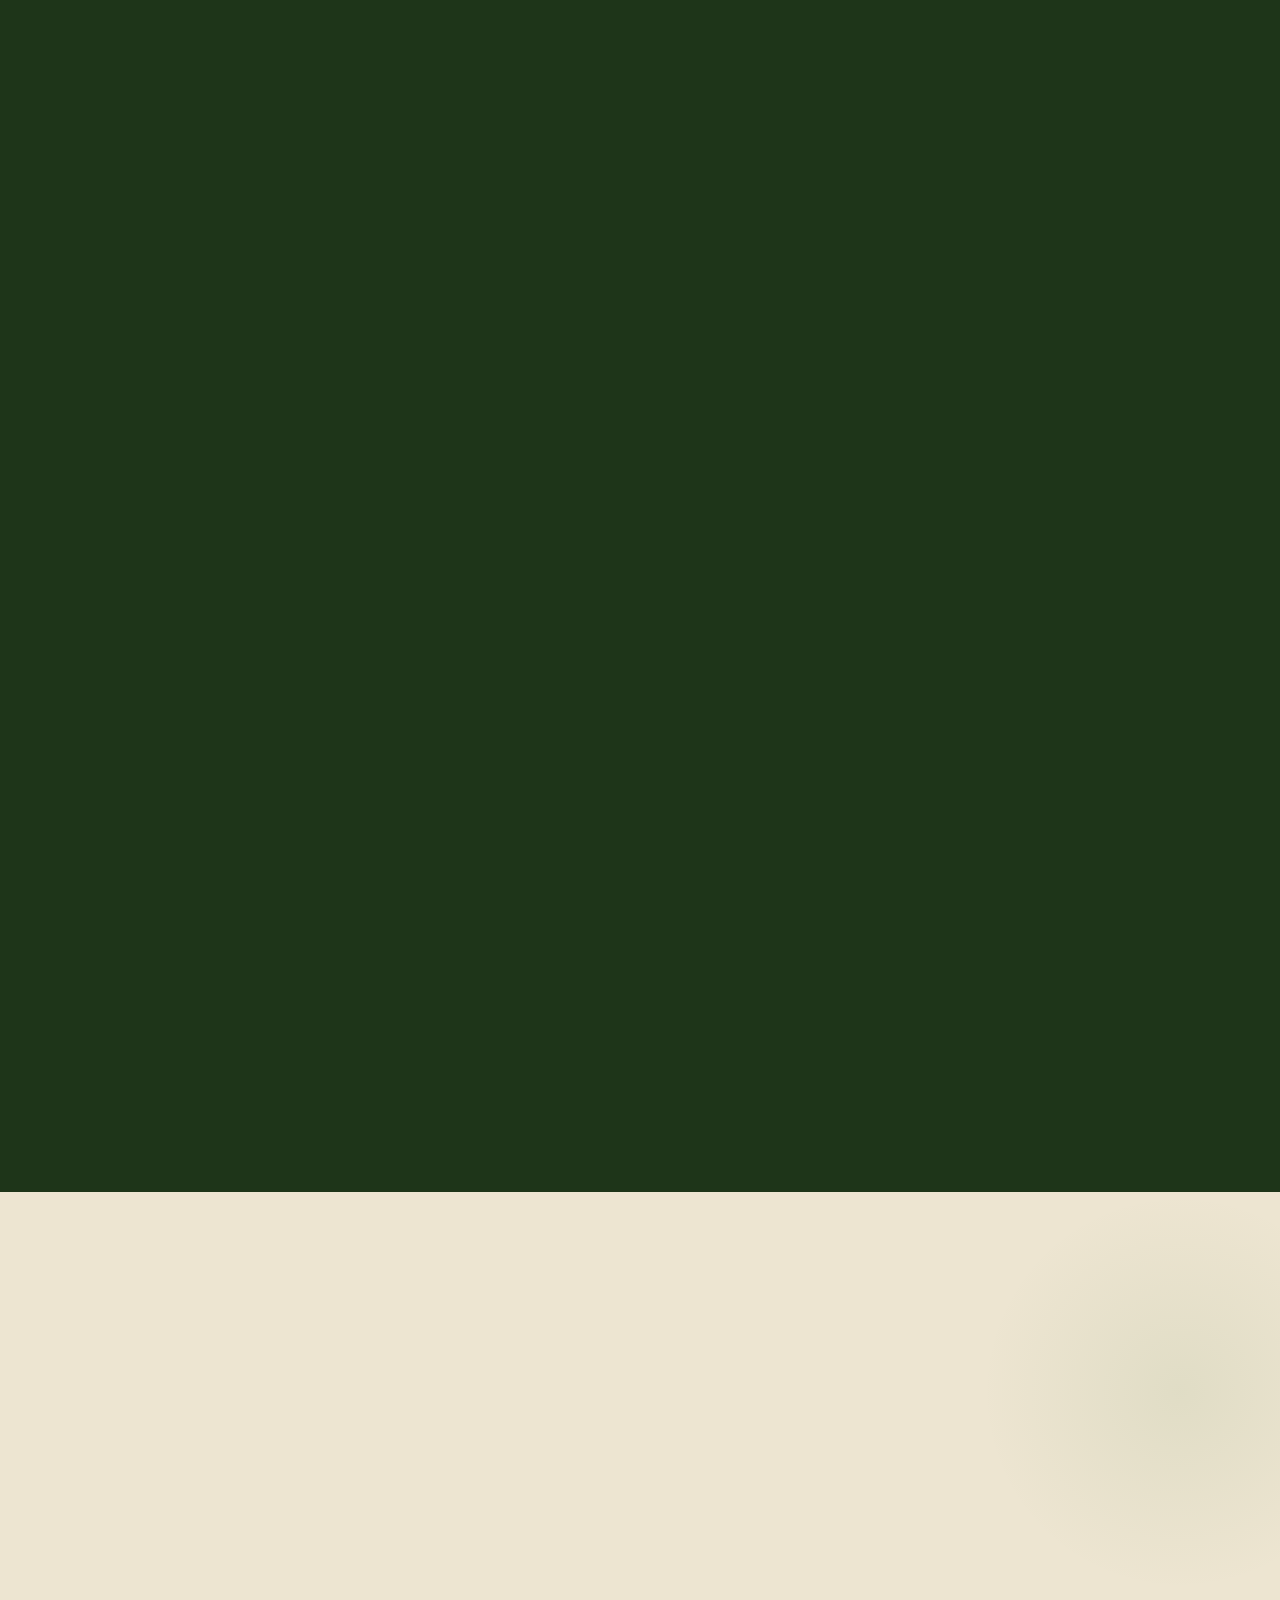
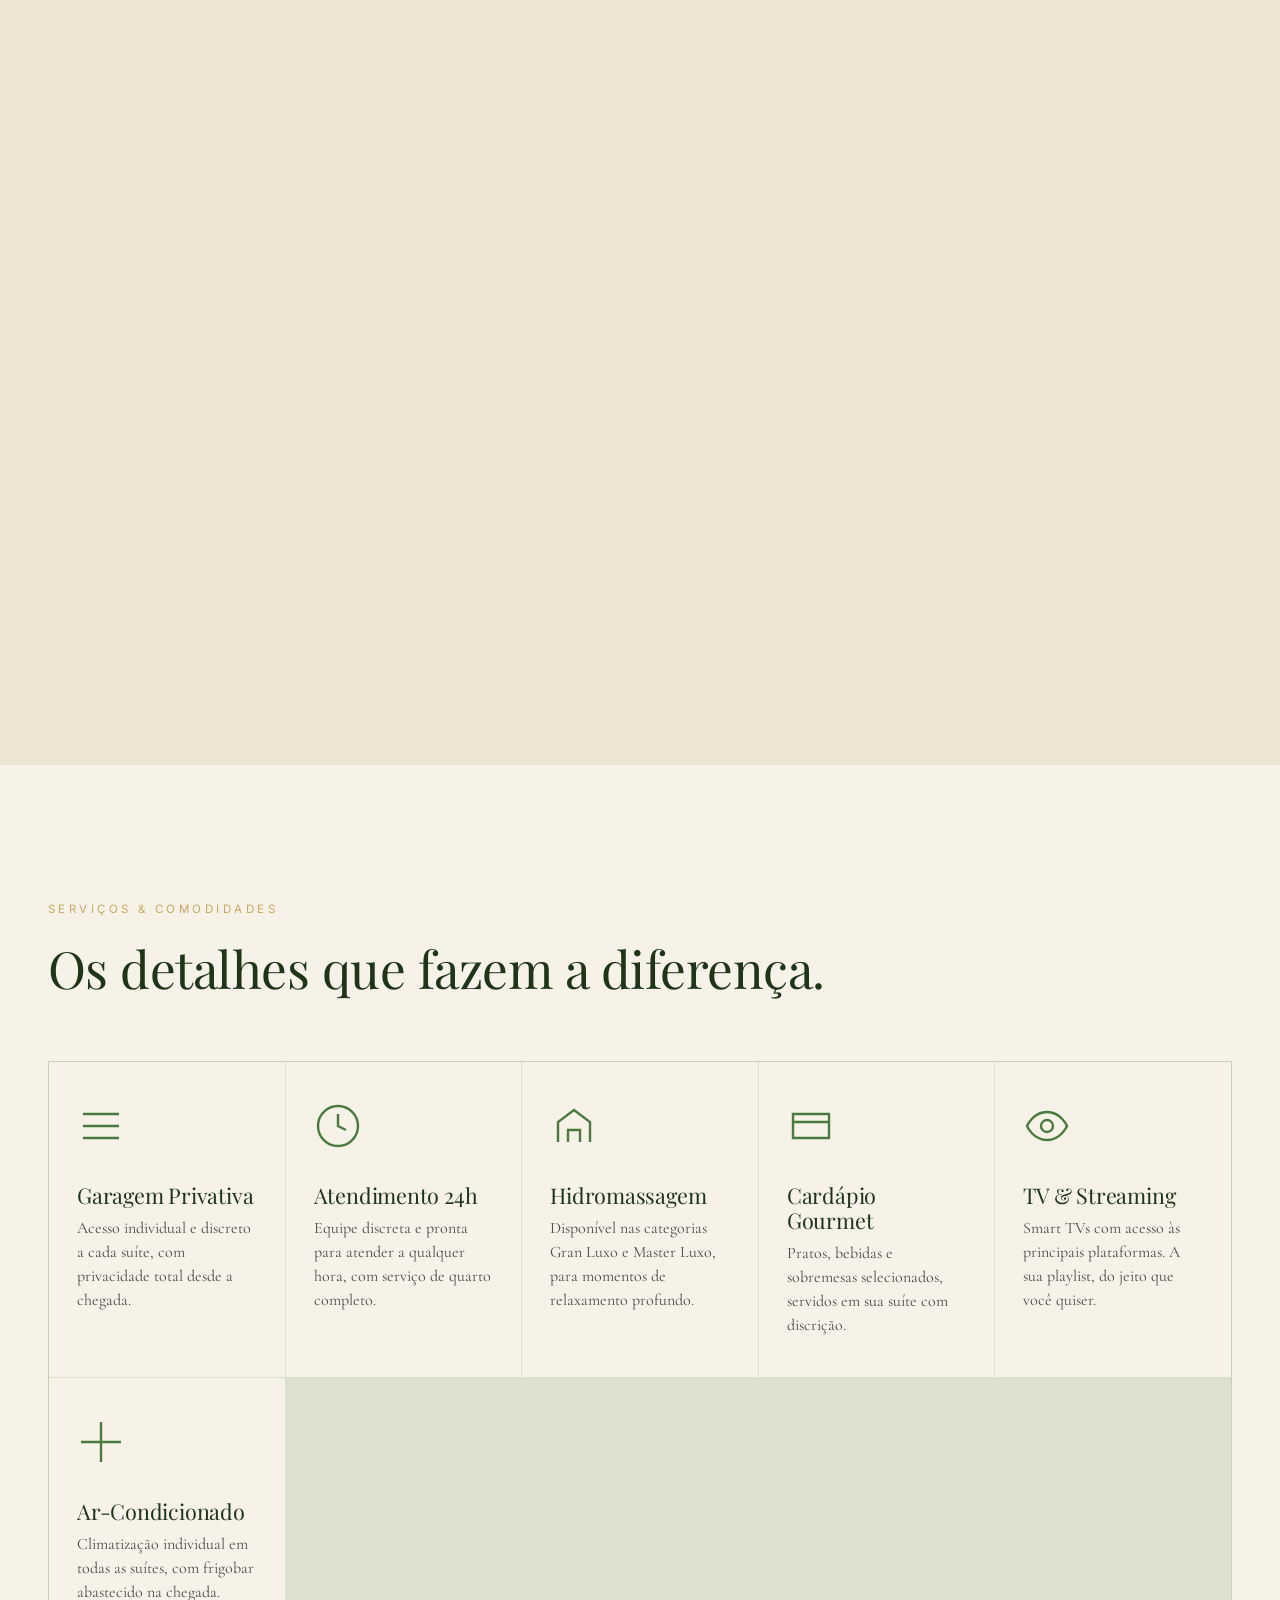
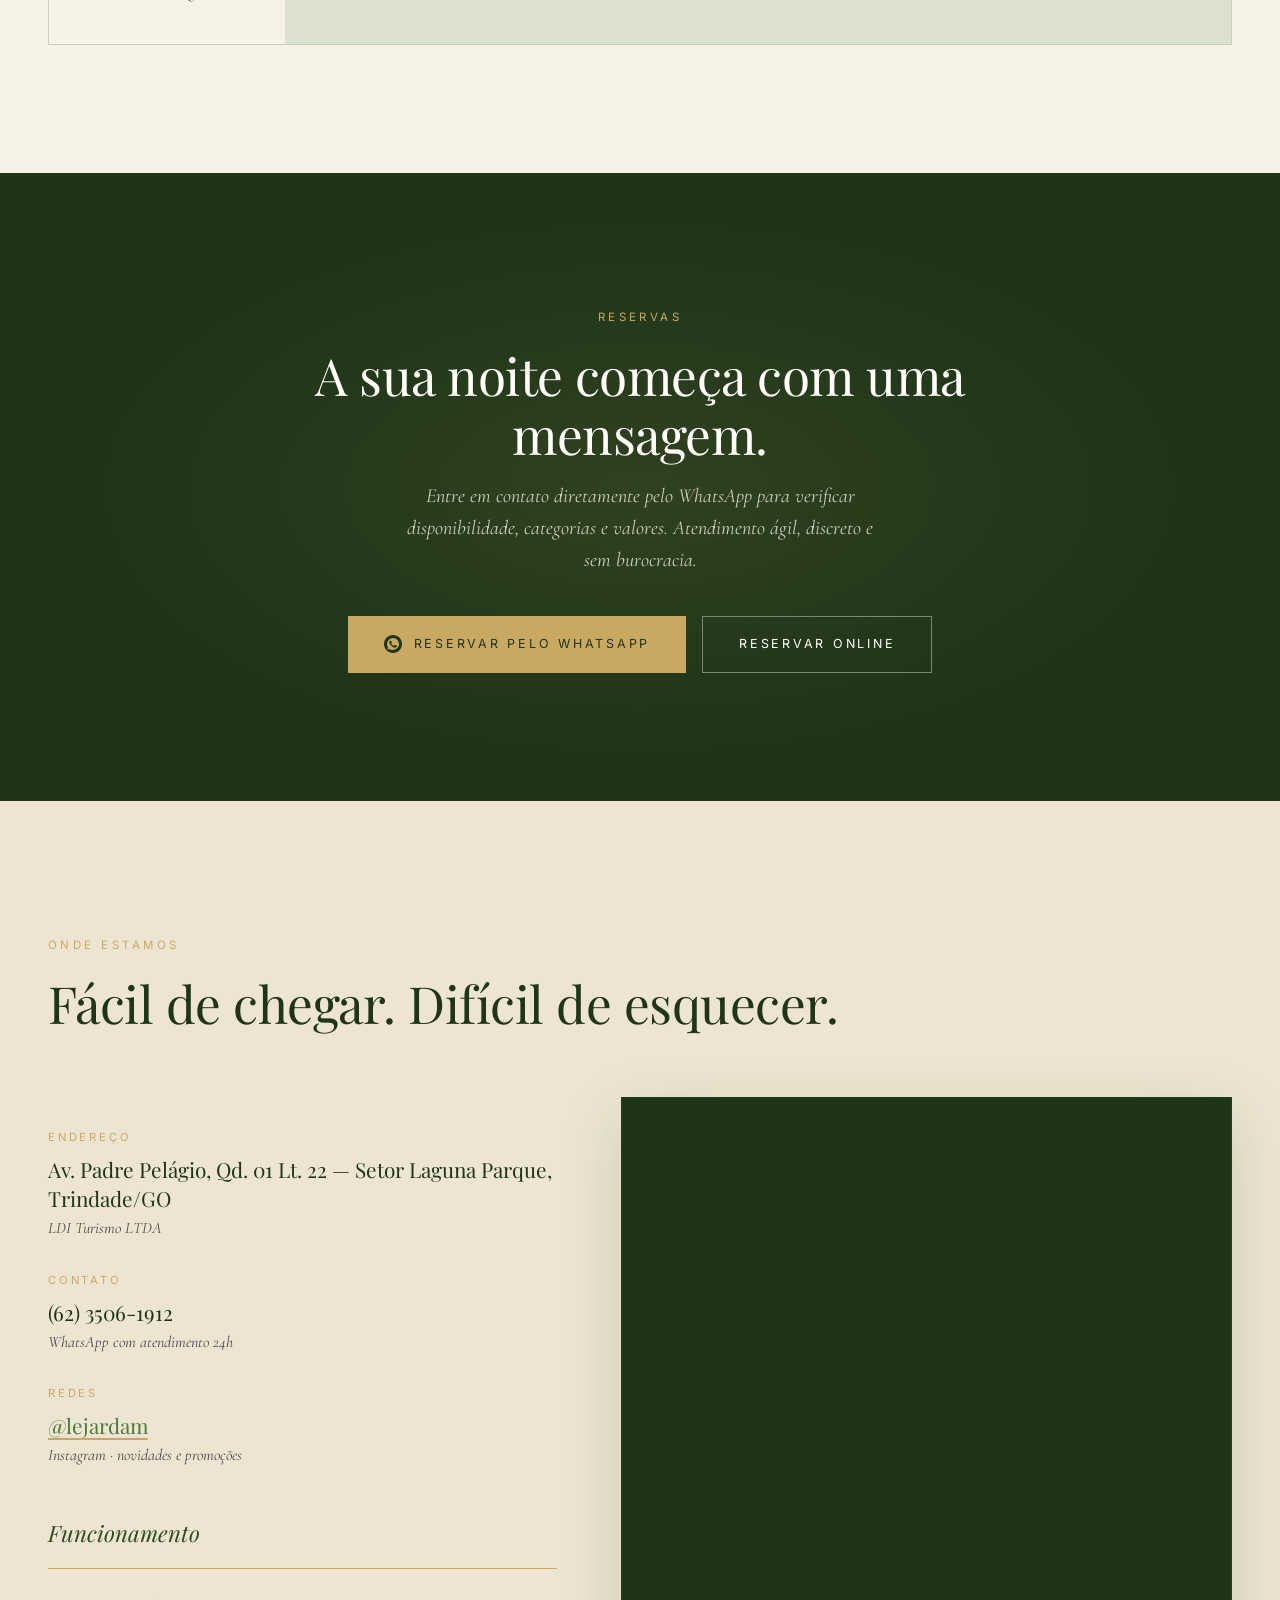
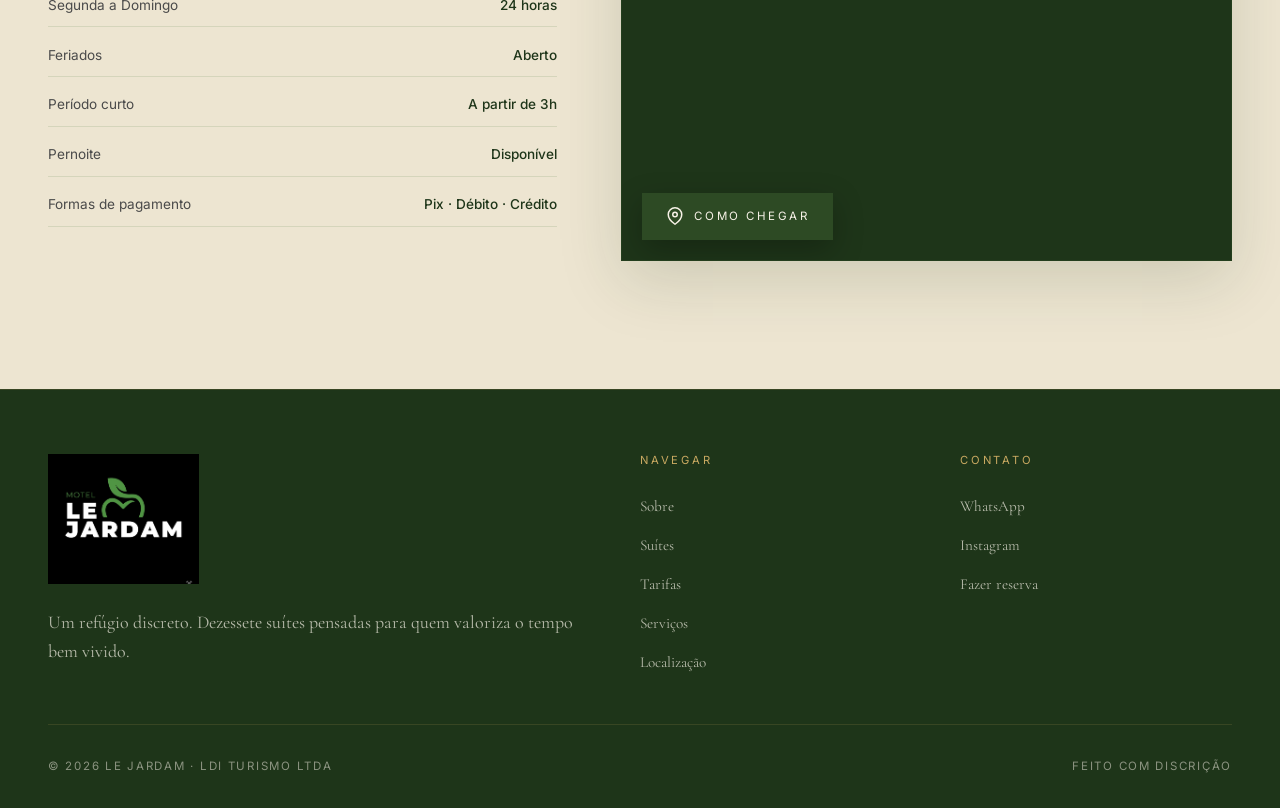
==== commit ff4f467f: "Atualiza botão do Instagram com verde escuro e dourado" ====
--- a/index.html
+++ b/index.html
@@ -1199,9 +1199,15 @@
 }
 .social-float a:hover { transform: scale(1.08); }
 .social-float svg { width: 28px; height: 28px; }
-.ig-float {
-  background: linear-gradient(35deg, #b33932, #bc185d 55%, #7826a0);
-  box-shadow: 0 10px 30px rgba(188, 24, 93, 0.35);
+.social-float .ig-float {
+  color: var(--gold-soft);
+  background: linear-gradient(145deg, var(--green-900), #101f0d);
+  border: 1px solid var(--gold);
+  box-shadow: 0 6px 20px rgba(16, 31, 13, 0.32);
+}
+.ig-float:focus-visible {
+  outline: 2px solid var(--gold);
+  outline-offset: 3px;
 }
 .wa-float {
   background: #25d366;
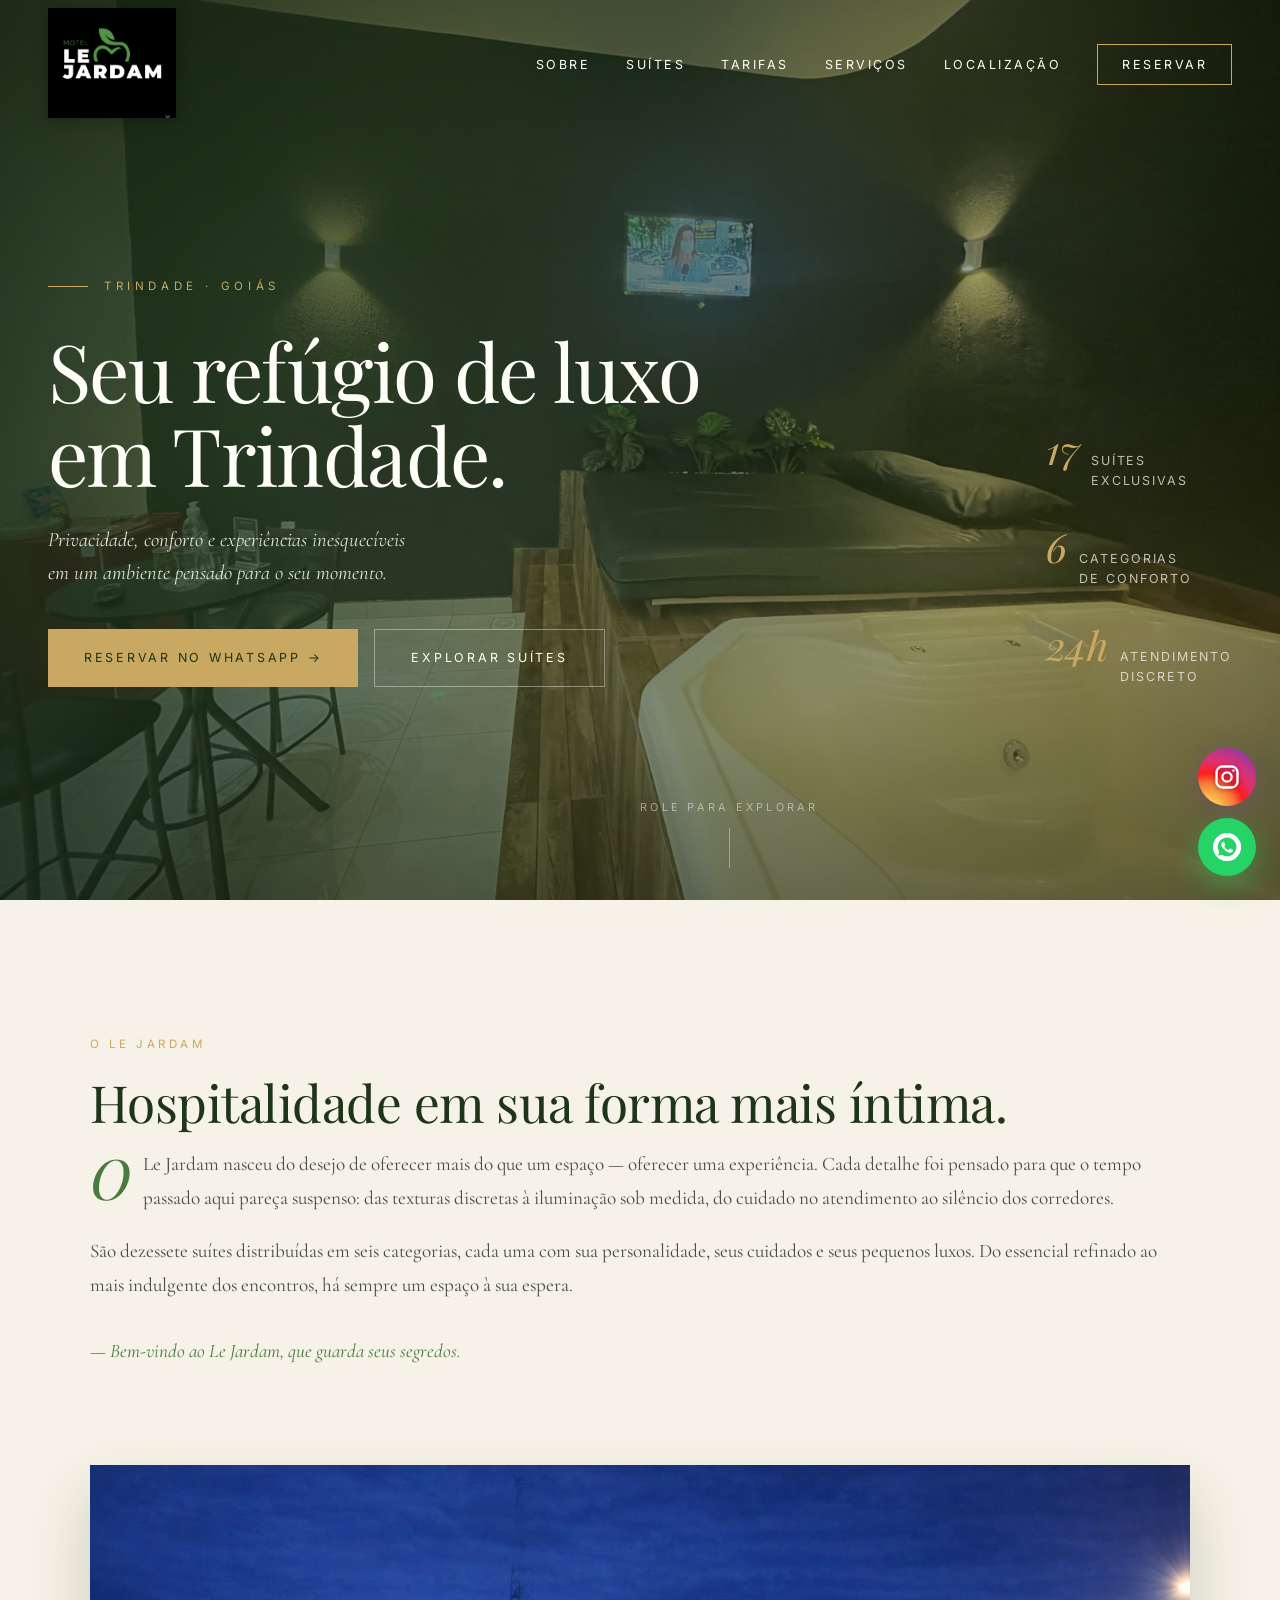
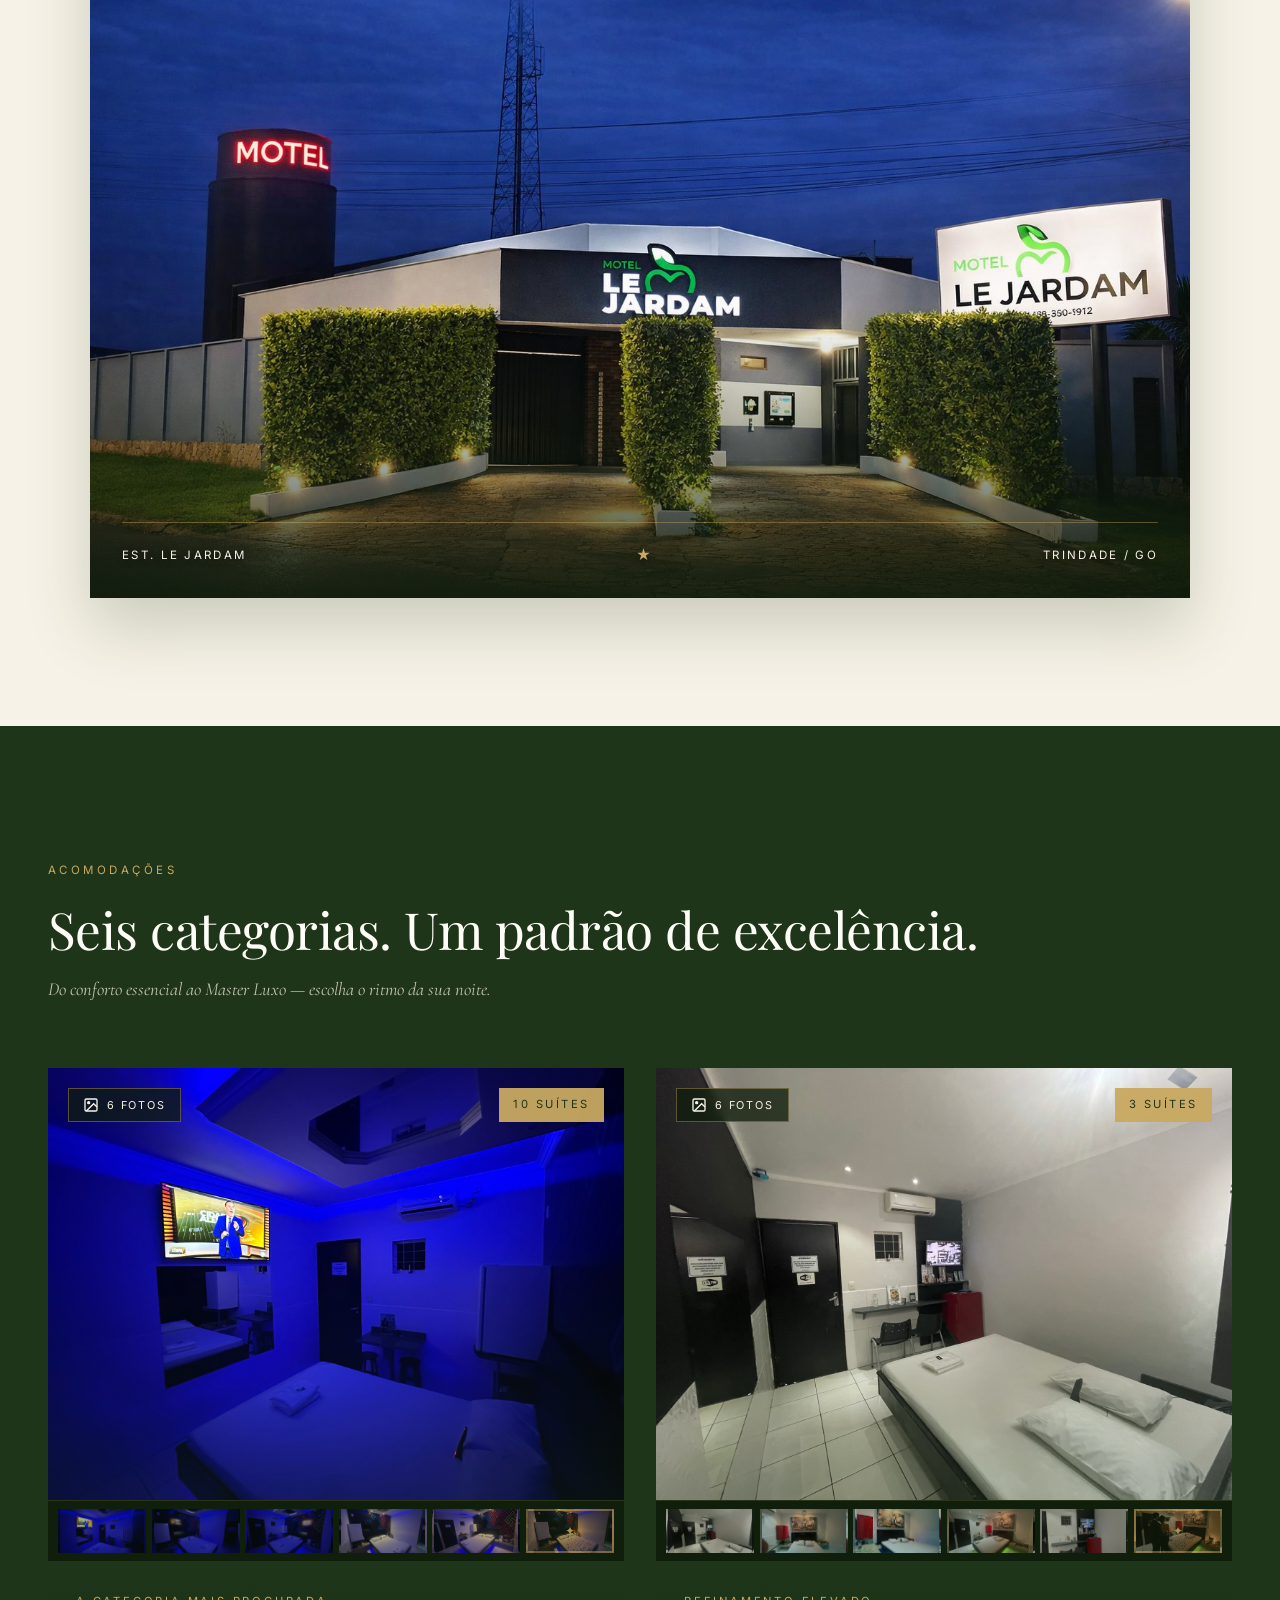
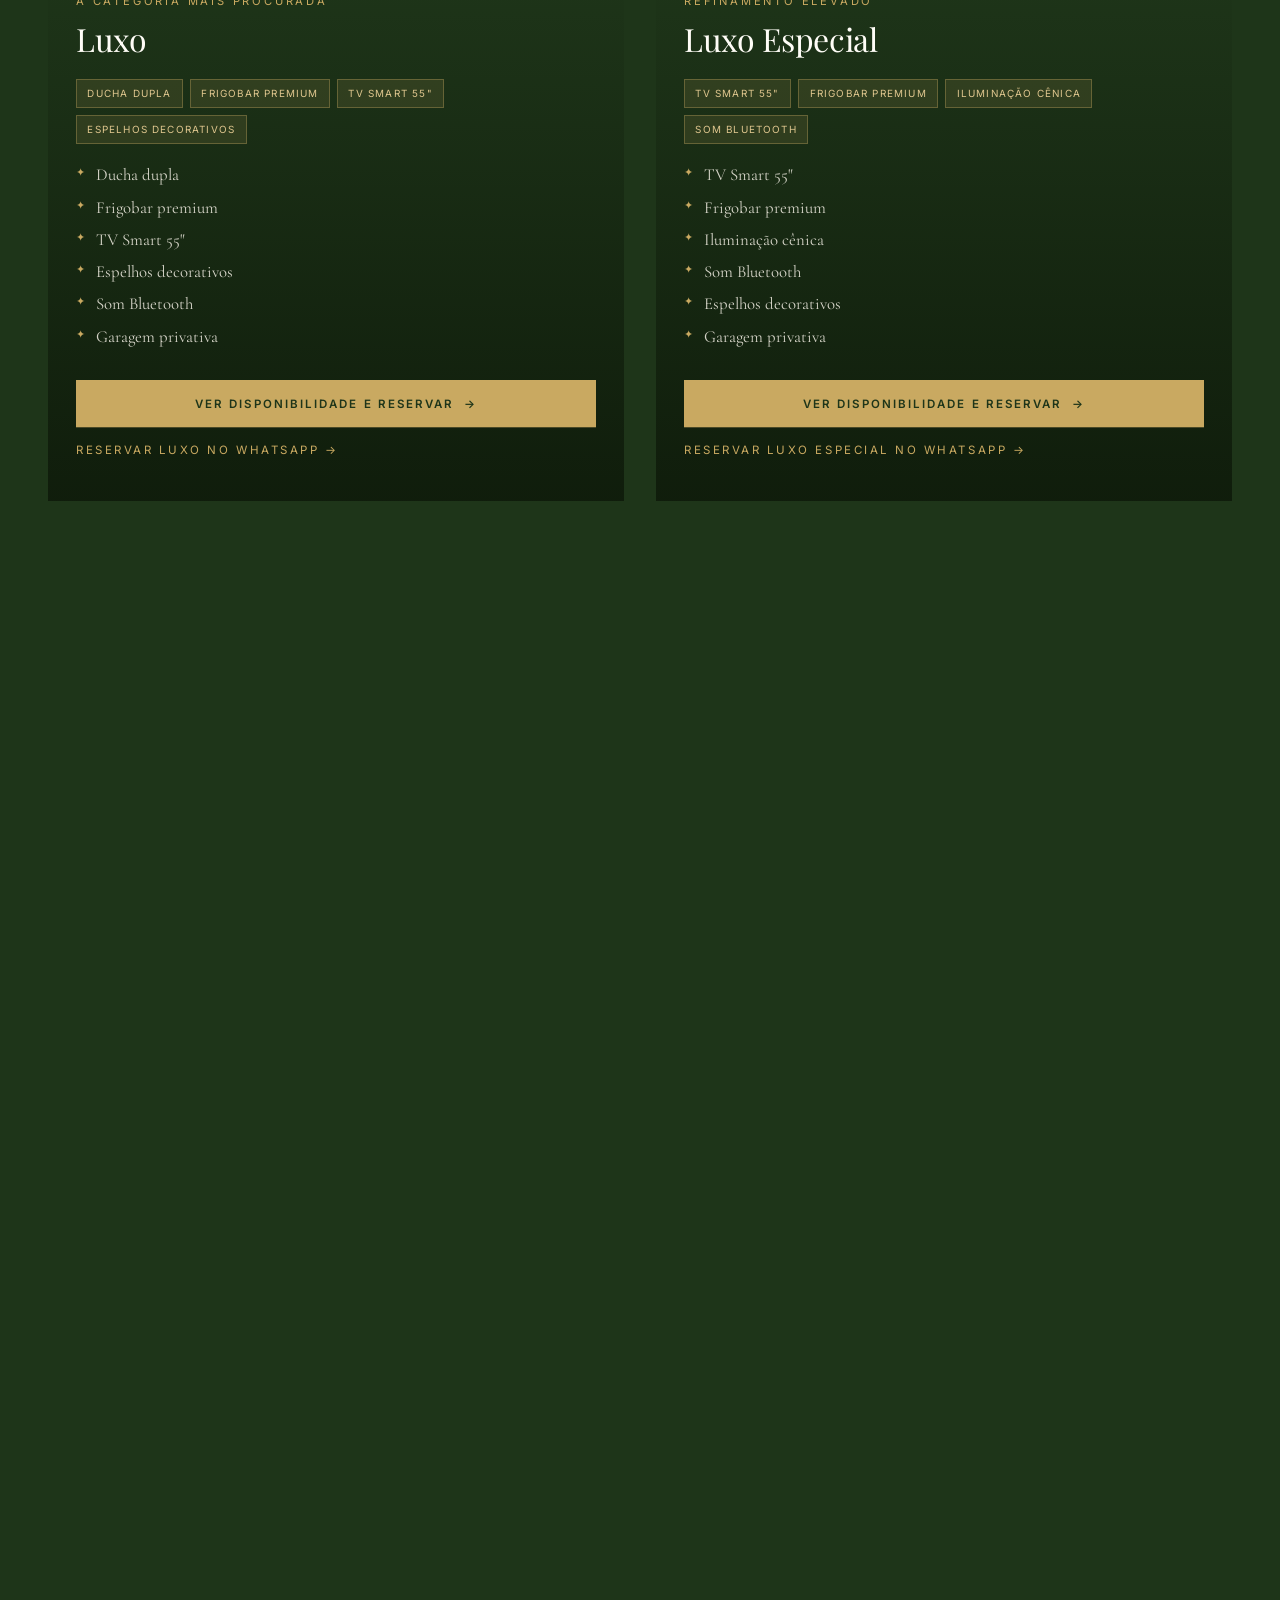
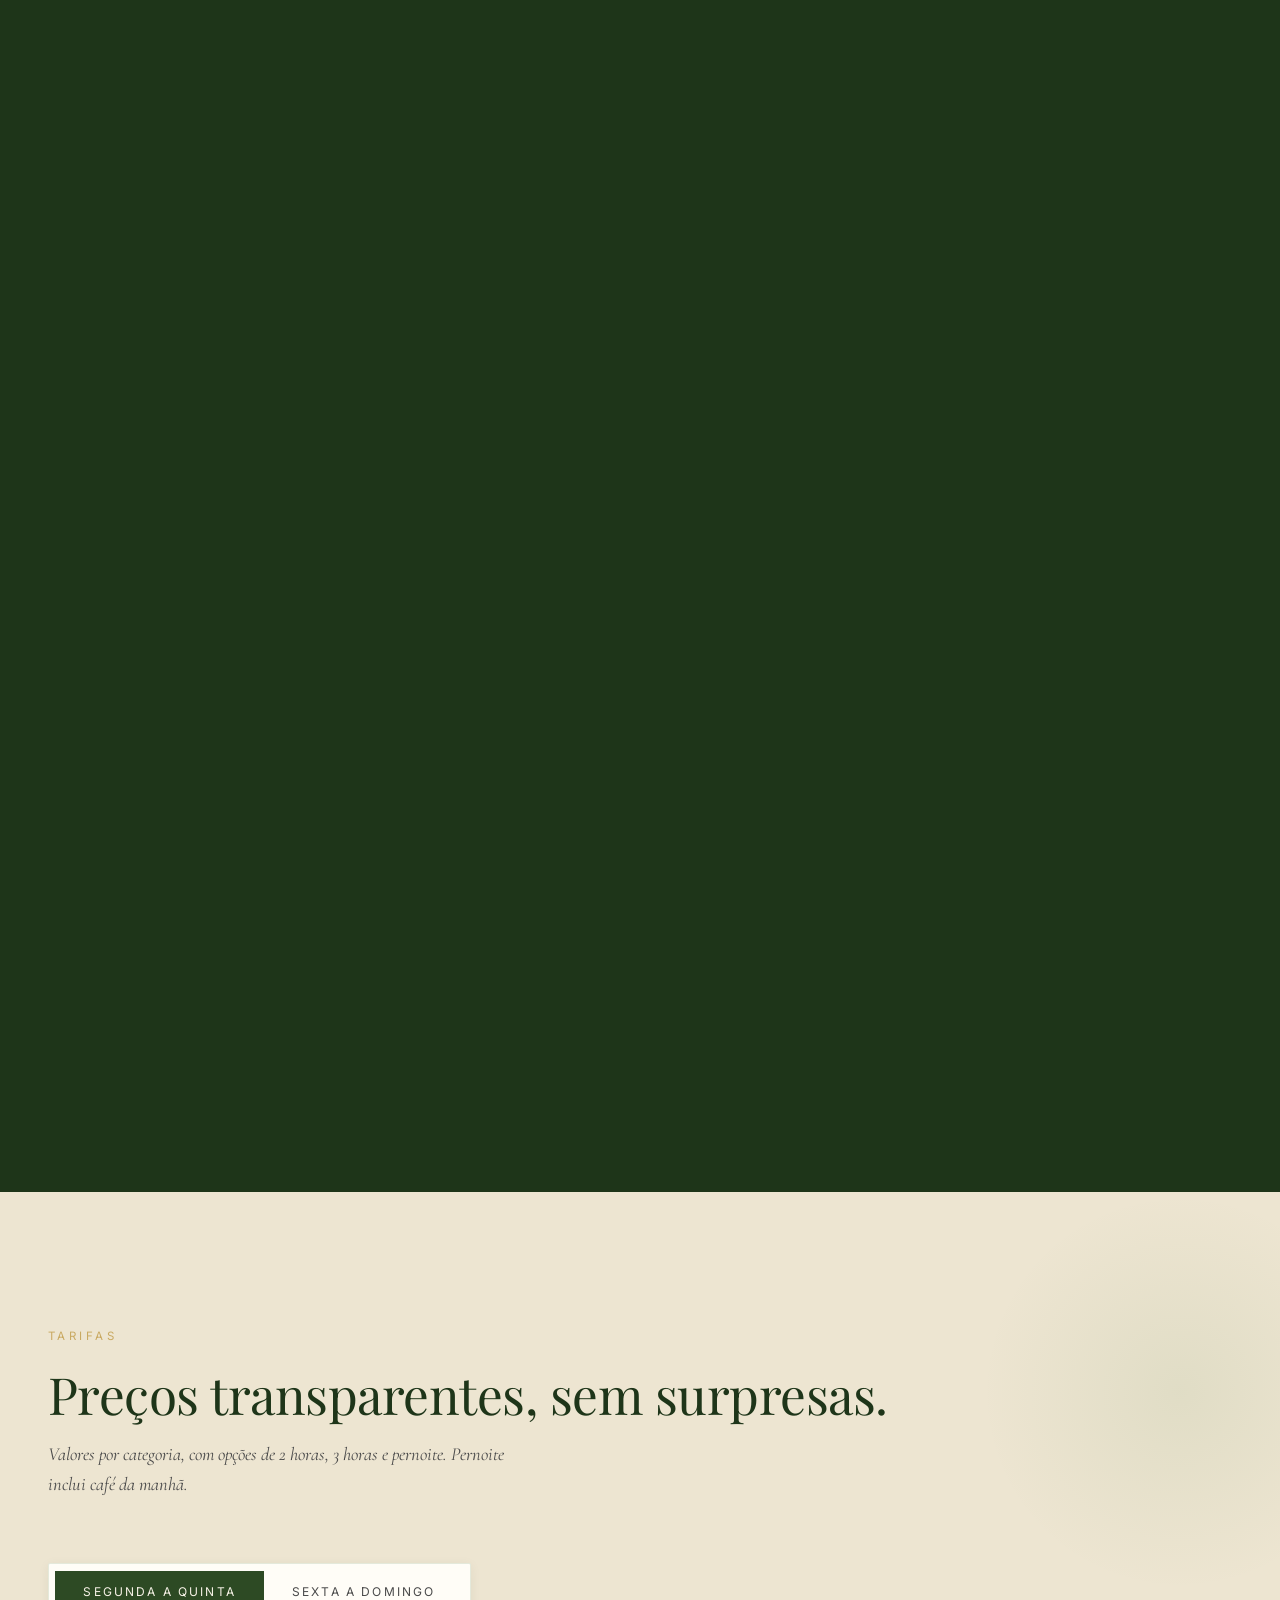
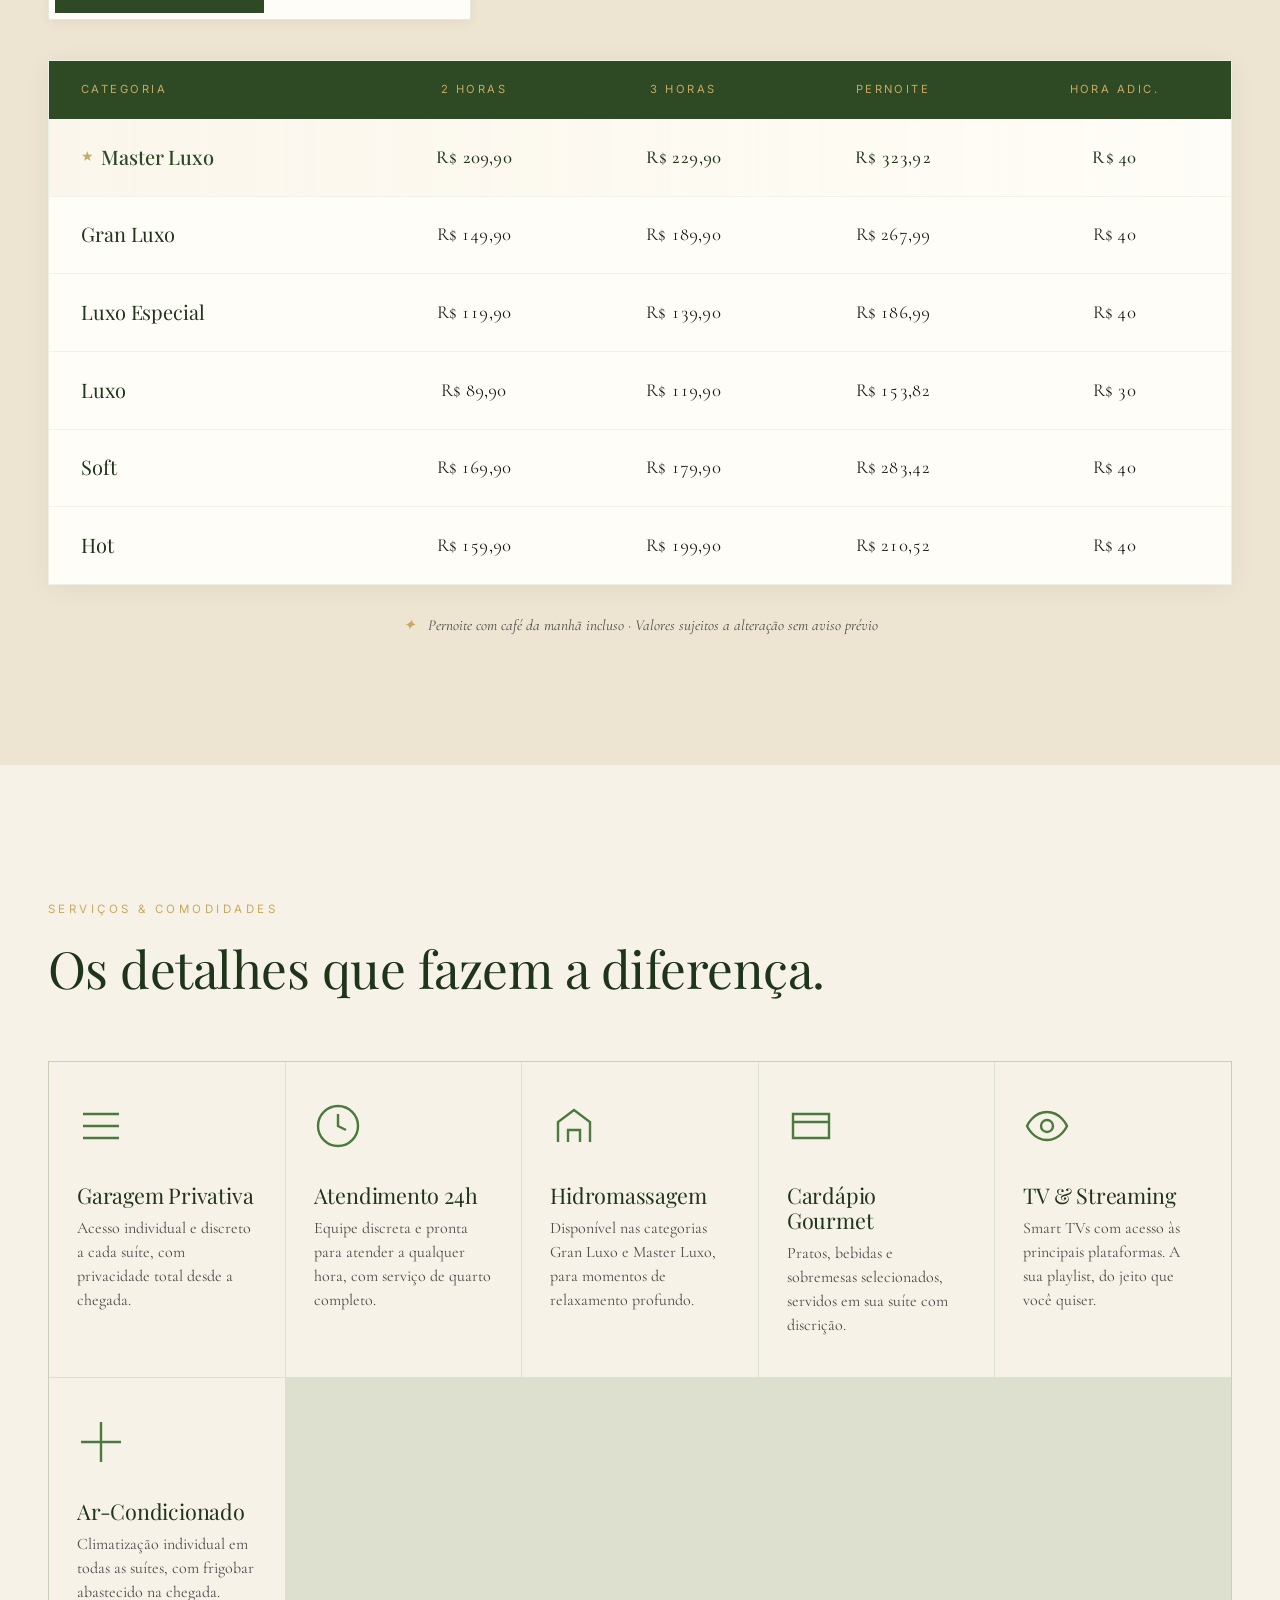
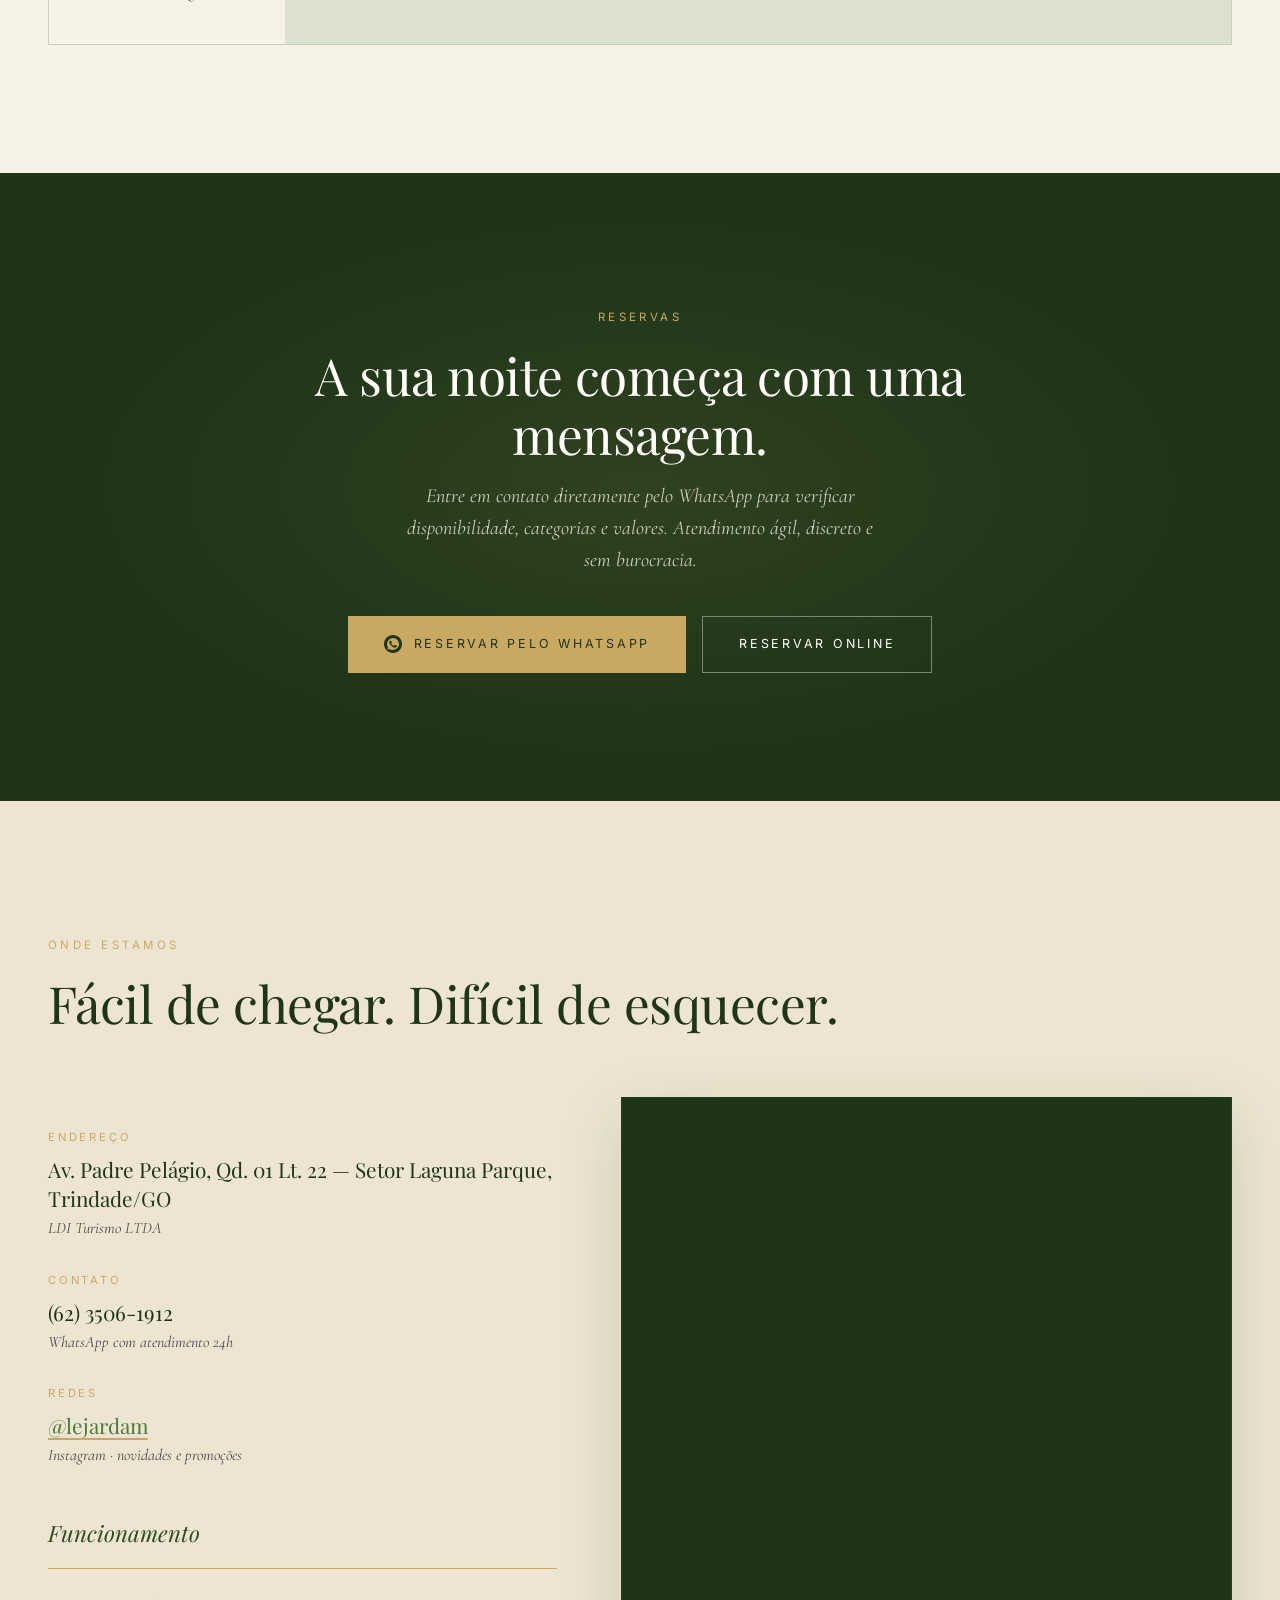
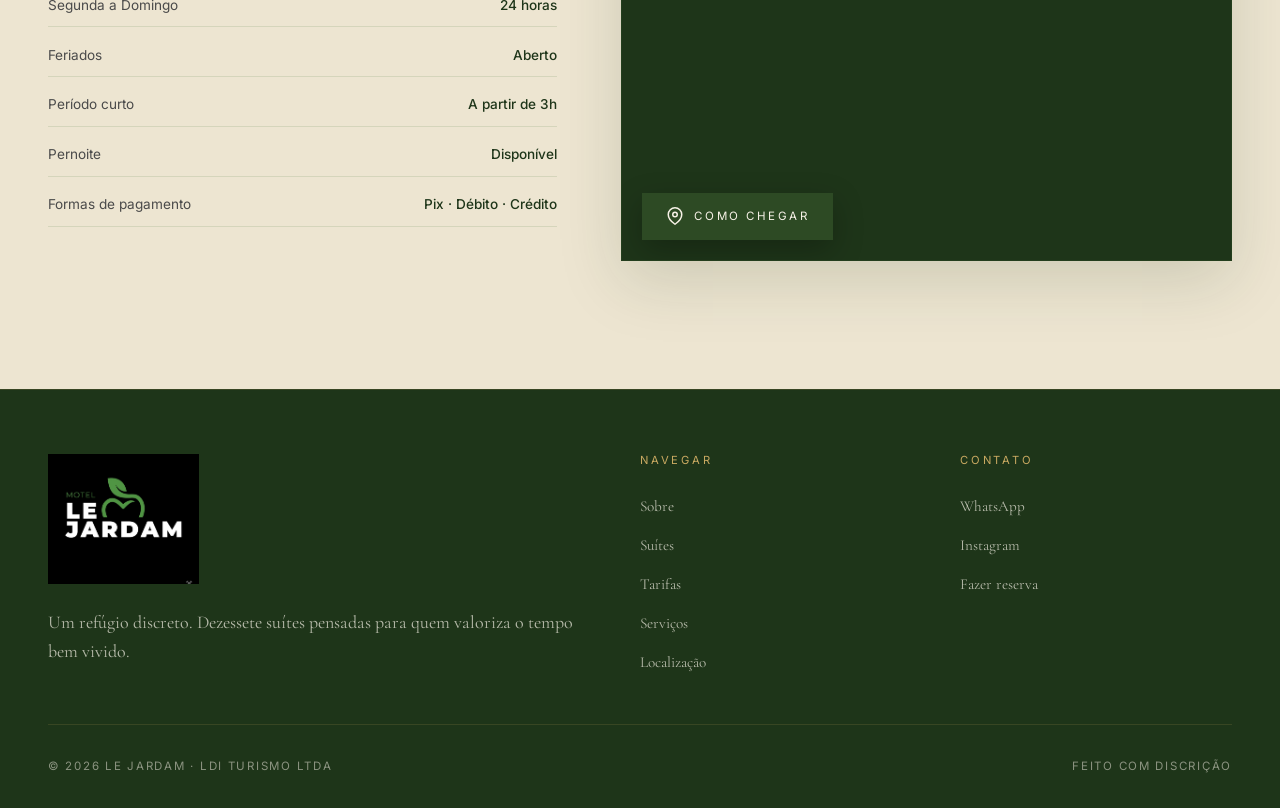
==== commit 0a15fdad: "Aplica a paleta do Instagram ao botão flutuante" ====
--- a/index.html
+++ b/index.html
@@ -1200,11 +1200,11 @@
 .social-float a:hover { transform: scale(1.08); }
 .social-float svg { width: 28px; height: 28px; }
 .social-float .ig-float {
-  color: var(--gold-soft);
-  background: linear-gradient(145deg, var(--green-900), #101f0d);
-  border: 1px solid var(--gold);
-  box-shadow: 0 6px 20px rgba(16, 31, 13, 0.32);
-}
+  color: white;
+  background: radial-gradient(circle at 15% 110%, #ffdc80 0%, #ffdc80 8%, #fcaf45 22%, #f77737 36%, #fd1d1d 48%, #e1306c 62%, #c13584 75%, #833ab4 90%, #405de6 105%);
+  box-shadow: 0 6px 20px rgba(131, 58, 180, 0.30);
+}
+.ig-float svg { filter: drop-shadow(0 1px 2px rgba(35, 10, 58, 0.45)); }
 .ig-float:focus-visible {
   outline: 2px solid var(--gold);
   outline-offset: 3px;
